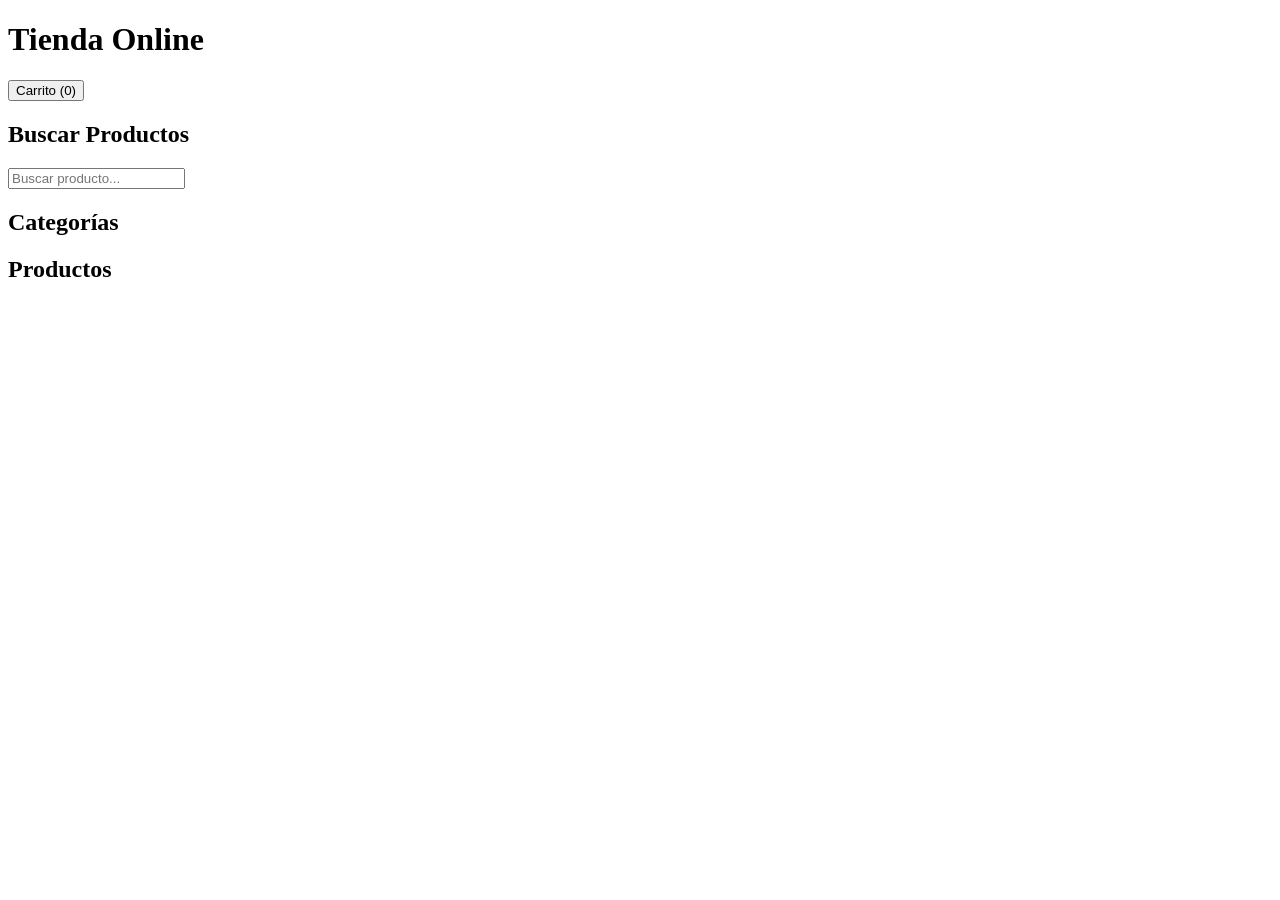
==== index.html @ 554d6b4d "feat:estructura index" ====
<!DOCTYPE html>
<html lang="es">
<head>
    <meta charset="UTF-8">
    <meta name="viewport" content="width=device-width, initial-scale=1.0">
    <title>Tienda Online</title>
</head>
<body>

    <header>

        <h1>Tienda Online</h1>

        <button id="btn-carrito">
            Carrito (0)
        </button>

    </header>

    <main>

        <section>

            <h2>Buscar Productos</h2>

            <input
                type="search"
                id="buscar-producto"
                placeholder="Buscar producto..."
            >

        </section>

        <section>

            <h2>Categorías</h2>

            <div id="filtros-categorias">

            </div>

        </section>

        <section>

            <h2>Productos</h2>

            <div id="contenedor-productos">

            </div>

        </section>

    </main>

    <dialog id="modal-carrito">

        <section>

            <h2>Carrito de Compras</h2>

            <div id="productos-carrito">

            </div>

            <p id="total-compra">
                Total: $0
            </p>

            <button id="btn-comprar">
                Comprar
            </button>

            <button id="btn-cerrar-carrito">
                Cerrar
            </button>

        </section>

    </dialog>

</body>
</html>
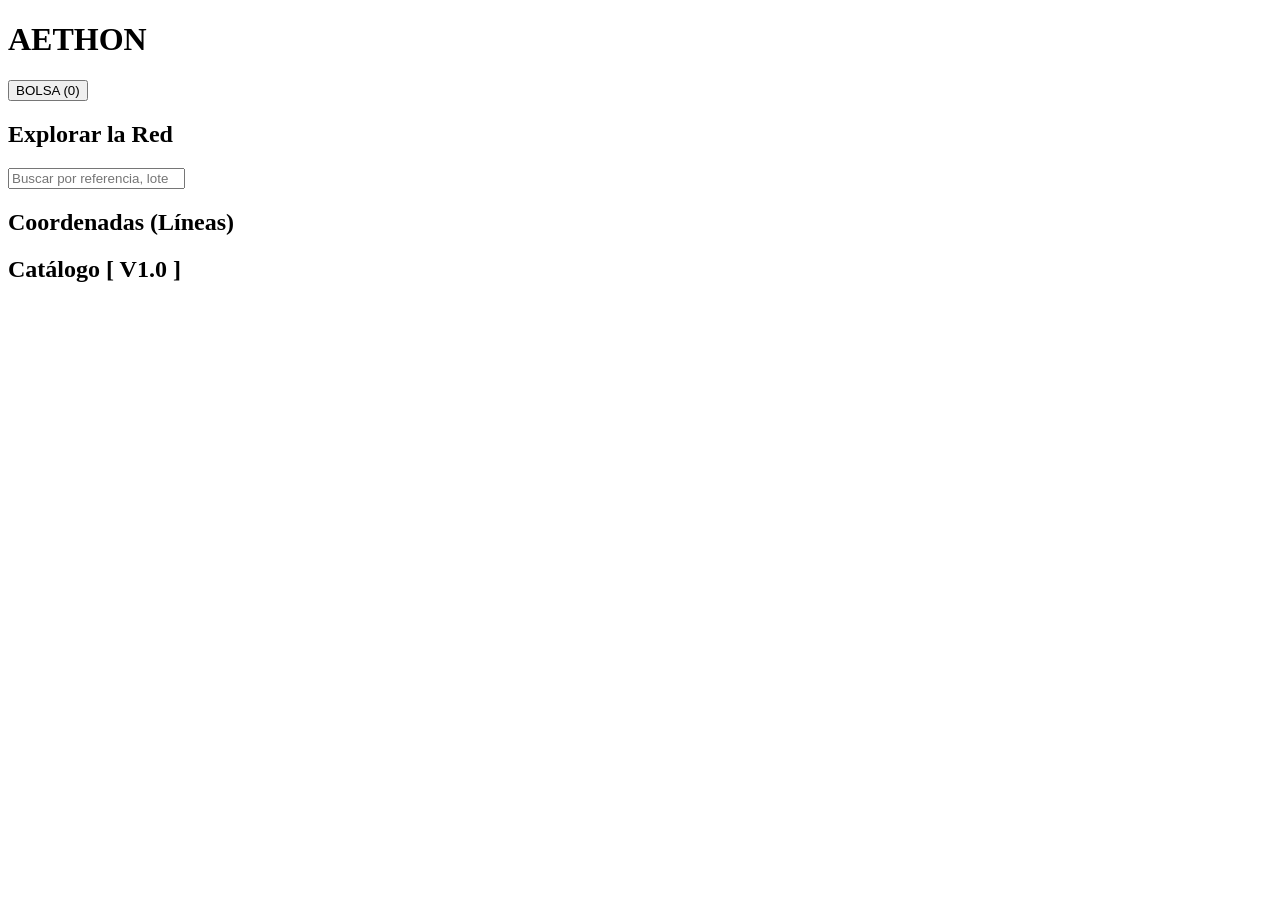
==== commit 63b233e7: "feat:rebrandig htmls" ====
--- a/index.html
+++ b/index.html
@@ -3,51 +3,43 @@
 <head>
     <meta charset="UTF-8">
     <meta name="viewport" content="width=device-width, initial-scale=1.0">
-    <title>Tienda Online</title>
+    <title>AETHON | The New Blueprint</title>
 </head>
 <body>
 
     <header>
 
-        <h1>Tienda Online</h1>
+        <h1>AETHON</h1>
 
         <button id="btn-carrito">
-            Carrito (0)
+            BOLSA (0)
         </button>
 
     </header>
 
     <main>
 
-        <section>
-
-            <h2>Buscar Productos</h2>
+        <section id="section-busqueda"> <h2>Explorar la Red</h2>
 
             <input
                 type="search"
                 id="buscar-producto"
-                placeholder="Buscar producto..."
+                placeholder="Buscar por referencia, lote o línea de diseño..."
             >
 
         </section>
 
-        <section>
-
-            <h2>Categorías</h2>
+        <section id="section-categorias"> <h2>Coordenadas (Líneas)</h2>
 
             <div id="filtros-categorias">
-
-            </div>
+                </div>
 
         </section>
 
-        <section>
-
-            <h2>Productos</h2>
+        <section id="section-productos"> <h2>Catálogo [ V1.0 ]</h2>
 
             <div id="contenedor-productos">
-
-            </div>
+                </div>
 
         </section>
 
@@ -57,22 +49,21 @@
 
         <section>
 
-            <h2>Carrito de Compras</h2>
+            <h2>Bolsa de Compra</h2>
 
             <div id="productos-carrito">
-
-            </div>
+                </div>
 
             <p id="total-compra">
-                Total: $0
+                Subtotal: $0.00
             </p>
 
             <button id="btn-comprar">
-                Comprar
+                PROCESAR CHECKOUT
             </button>
 
             <button id="btn-cerrar-carrito">
-                Cerrar
+                CONTINUAR EXPLORANDO
             </button>
 
         </section>
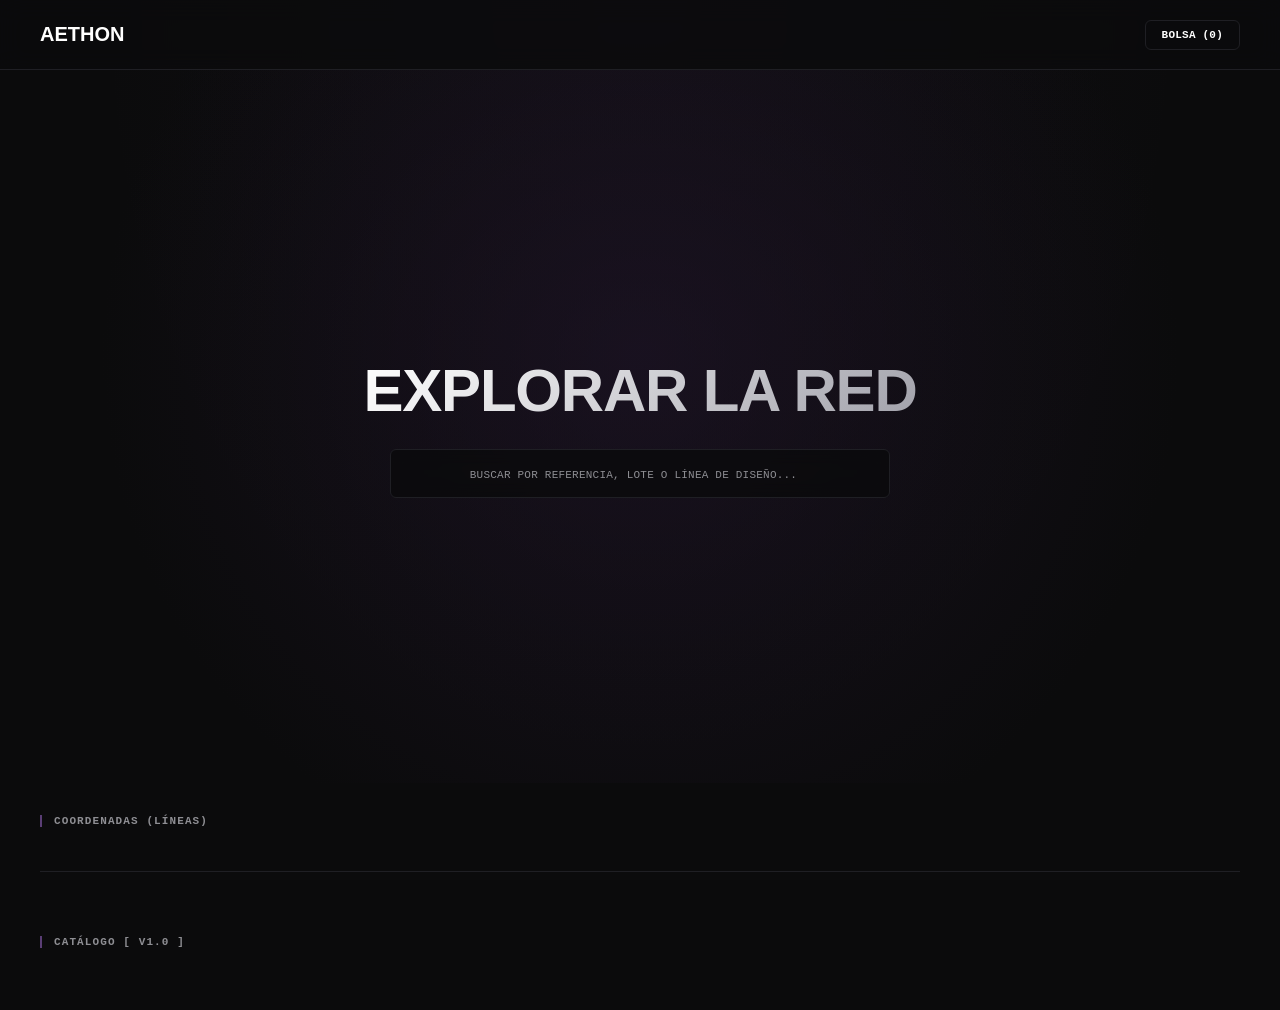
==== commit 2142d144: "feat:layout v1" ====
--- a/index.html
+++ b/index.html
@@ -4,6 +4,8 @@
     <meta charset="UTF-8">
     <meta name="viewport" content="width=device-width, initial-scale=1.0">
     <title>AETHON | The New Blueprint</title>
+    <link rel="stylesheet" href="./css/utils.css">
+    <link rel="stylesheet" href="./css/index.css">
 </head>
 <body>
 
--- a/css/utils.css
+++ b/css/utils.css
@@ -0,0 +1,1792 @@
+:root {
+    /* --- Identidad AETHON --- */
+    --color-aethon-violet: #5A3E75;
+    --color-deep-obsidian: #21152B;
+    --color-border-slate: #1F1F24;
+
+    /* --- Paleta principal --- */
+    --color-fondo-base: #0B0B0C;
+    --color-fondo-elevado: #131315;
+    --color-fondo-overlay: #1C1C1F;
+
+    /* --- Morados controlados y técnicos --- */
+    --color-morado-950: #0f0b15;
+    --color-morado-900: #16101f;
+    --color-morado-800: var(--color-deep-obsidian);
+    --color-morado-700: #322342;
+    --color-morado-600: #46305b;
+    --color-morado-500: var(--color-aethon-violet);
+    --color-morado-400: #765796;
+    --color-morado-300: #9376b3;
+    --color-morado-200: #b59ecc;
+    --color-morado-100: #dcd0e8;
+
+    /* --- Nombres legacy neutralizados para compatibilidad --- */
+    --color-acento-cian: #FFFFFF;
+    --color-acento-magenta: var(--color-aethon-violet);
+    --color-acento-lima: #8E8E93;
+
+    /* --- Neutrales / Grises Técnicos --- */
+    --color-blanco: #ffffff;
+    --color-gris-50: #fcfcfc;
+    --color-gris-100: #f5f5f7;
+    --color-gris-200: #e5e5ea;
+    --color-gris-300: #d1d1d6;
+    --color-gris-400: #aeaeb2;
+    --color-gris-500: #8e8e93;
+    --color-gris-600: #636366;
+    --color-gris-700: #48484a;
+    --color-gris-800: #3a3a3c;
+    --color-gris-900: #1c1c1e;
+
+    /* --- Semánticos (Desaturados Premium) --- */
+    --color-exito: #32d74b;
+    --color-alerta: #ff9f0a;
+    --color-peligro: #ff453a;
+    --color-info: #0a84ff;
+
+    /* --- Tipografía --- */
+    --fuente-cuerpo-clean: 'Inter', sans-serif;
+    --fuente-mono-technical: 'Inter', monospace;
+    --fuente-display: var(--fuente-cuerpo-clean);
+    --fuente-cuerpo: var(--fuente-cuerpo-clean);
+    --fuente-mono: var(--fuente-mono-technical);
+
+    --texto-xs: 0.6875rem;
+    --texto-sm: 0.8125rem;
+    --texto-base: 0.9375rem;
+    --texto-md: 1.0625rem;
+    --texto-lg: 1.25rem;
+    --texto-xl: 1.5rem;
+    --texto-2xl: 2rem;
+    --texto-3xl: 2.75rem;
+    --texto-4xl: 3.75rem;
+
+    --grosor-regular: 400;
+    --grosor-medio: 500;
+    --grosor-semibold: 600;
+    --grosor-bold: 700;
+    --grosor-black: 900;
+
+    --interlineado-ajustado: 1.15;
+    --interlineado-cercano: 1.3;
+    --interlineado-normal: 1.6;
+    --interlineado-suelto: 1.85;
+
+    --espaciado-letras-ajustado: -0.02em;
+    --espaciado-letras-cercano: -0.01em;
+    --espaciado-letras-normal: 0;
+    --espaciado-letras-amplio: 0.02em;
+    --espaciado-letras-mas-amplio: 0.05em;
+    --espaciado-letras-muy-amplio: 0.1em;
+
+    /* --- Espaciado --- */
+    --espacio-1: 0.25rem;
+    --espacio-2: 0.5rem;
+    --espacio-3: 0.75rem;
+    --espacio-4: 1rem;
+    --espacio-5: 1.25rem;
+    --espacio-6: 1.5rem;
+    --espacio-8: 2rem;
+    --espacio-10: 2.5rem;
+    --espacio-12: 3rem;
+    --espacio-16: 4rem;
+    --espacio-20: 5rem;
+    --espacio-24: 6rem;
+
+    /* --- Bordes y Radios (Minimalismo Linear) --- */
+    --radius-interface: 6px;
+    --radio-xs: 2px;
+    --radio-sm: 4px;
+    --radio-md: var(--radius-interface);
+    --radio-lg: 8px;
+    --radio-xl: 12px;
+    --radio-2xl: 16px;
+    --radio-completo: 9999px;
+
+    --border-glow-subtle: 1px solid rgba(90, 62, 117, 0.2);
+    --borde-sutil: 1px solid var(--color-border-slate);
+    --borde-medio: 1px solid rgba(255, 255, 255, 0.1);
+    --borde-fuerte: 1px solid rgba(255, 255, 255, 0.2);
+    --borde-glow: var(--border-glow-subtle);
+
+    /* --- Sombras (Clínicas y Profundas) --- */
+    --shadow-premium: 0 4px 12px rgba(0, 0, 0, 0.4);
+    --sombra-sm: 0 1px 2px rgba(0, 0, 0, 0.5);
+    --sombra-md: var(--shadow-premium);
+    --sombra-lg: 0 8px 24px rgba(0, 0, 0, 0.6);
+    --sombra-xl: 0 16px 48px rgba(0, 0, 0, 0.8);
+
+    /* --- Legacy sombras neutralizadas --- */
+    --sombra-morado-sm: 0 2px 8px rgba(90, 62, 117, 0.15);
+    --sombra-morado-md: 0 4px 16px rgba(90, 62, 117, 0.2);
+    --sombra-morado-lg: 0 8px 24px rgba(90, 62, 117, 0.25);
+    --sombra-cian: 0 0 16px rgba(255, 255, 255, 0.1);
+
+    /* --- Glassmorphism (Moderado) --- */
+    --fondo-glass: rgba(19, 19, 21, 0.8);
+    --fondo-glass-claro: rgba(33, 21, 43, 0.4);
+    --fondo-glass-fuerte: rgba(11, 11, 12, 0.9);
+    --desenfoque-glass: blur(12px);
+    --desenfoque-glass-sm: blur(8px);
+    --borde-glass: var(--borde-sutil);
+    --borde-glass-glow: var(--border-glow-subtle);
+
+    /* --- Gradientes (Elegantes) --- */
+    --gradiente-marca: linear-gradient(135deg, var(--color-aethon-violet) 0%, #322342 100%);
+    --gradiente-oscuro: linear-gradient(180deg, var(--color-fondo-elevado) 0%, var(--color-fondo-base) 100%);
+    --gradiente-superficie: linear-gradient(145deg, rgba(33, 21, 43, 0.1) 0%, transparent 100%);
+    --gradiente-glow: radial-gradient(ellipse at 50% 0%, rgba(90, 62, 117, 0.08) 0%, transparent 60%);
+    --gradiente-texto: linear-gradient(135deg, #FFFFFF 0%, #a1a1aa 100%);
+
+    /* --- Transiciones --- */
+    --curva-out-expo: cubic-bezier(0.16, 1, 0.3, 1);
+    --curva-in-out: cubic-bezier(0.4, 0, 0.2, 1);
+    --curva-spring: cubic-bezier(0.34, 1.56, 0.64, 1);
+
+    --duracion-rapida: 150ms;
+    --duracion-base: 250ms;
+    --duracion-lenta: 400ms;
+    --duracion-muy-lenta: 600ms;
+
+    /* --- Dimensiones base --- */
+    --ancho-sidebar: 240px;
+    --ancho-sidebar-sm: 64px;
+
+    /* --- Z-index Layers --- */
+    --z-base: 1;
+    --z-elevado: 10;
+    --z-overlay: 100;
+    --z-modal: 200;
+    --z-toast: 300;
+    --z-tooltip: 400;
+}
+
+/* --- RESETS & FOUNDATIONS --- */
+.reset-box {
+    box-sizing: border-box;
+    margin: 0;
+    padding: 0;
+}
+
+.sr-only {
+    position: absolute;
+    width: 1px;
+    height: 1px;
+    padding: 0;
+    margin: -1px;
+    overflow: hidden;
+    clip: rect(0, 0, 0, 0);
+    white-space: nowrap;
+    border: 0;
+}
+
+.container {
+    width: 100%;
+    max-width: 1280px;
+    margin-inline: auto;
+    padding-inline: var(--espacio-4);
+}
+
+.content-container {
+    display: flex;
+    flex-direction: column;
+    min-height: 100vh;
+    background-color: var(--color-fondo-base);
+    background-image: var(--gradiente-glow);
+    color: var(--color-gris-100);
+    font-family: var(--fuente-cuerpo);
+    font-size: var(--texto-base);
+    line-height: var(--interlineado-normal);
+}
+
+.app-layout {
+    display: flex;
+    min-height: 100vh;
+}
+
+.main-content {
+    flex: 1;
+    padding: var(--espacio-6) var(--espacio-4);
+    overflow-x: hidden;
+}
+
+/* --- SIDEBAR & NAVIGATION --- */
+.sidebar {
+    width: var(--ancho-sidebar);
+    min-height: 100vh;
+    background: var(--color-fondo-elevado);
+    border-right: var(--borde-sutil);
+    display: flex;
+    flex-direction: column;
+    padding: var(--espacio-6) 0;
+    position: sticky;
+    top: 0;
+    height: 100vh;
+    overflow-y: auto;
+    z-index: var(--z-elevado);
+    flex-shrink: 0;
+    transition: width var(--duracion-lenta) var(--curva-out-expo);
+    scrollbar-width: thin;
+    scrollbar-color: var(--color-gris-800) transparent;
+}
+
+.sidebar::-webkit-scrollbar {
+    width: 4px;
+}
+
+.sidebar::-webkit-scrollbar-track {
+    background: transparent;
+}
+
+.sidebar::-webkit-scrollbar-thumb {
+    background: var(--color-gris-700);
+    border-radius: var(--radio-completo);
+}
+
+.sidebar-logo {
+    display: flex;
+    align-items: center;
+    gap: var(--espacio-3);
+    padding: 0 var(--espacio-5) var(--espacio-6);
+    border-bottom: var(--borde-sutil);
+    margin-bottom: var(--espacio-4);
+}
+
+.sidebar-logo-mark {
+    width: 36px;
+    height: 36px;
+    background: var(--color-blanco);
+    border-radius: var(--radio-sm);
+    display: flex;
+    align-items: center;
+    justify-content: center;
+    font-size: var(--texto-md);
+    font-weight: var(--grosor-black);
+    color: var(--color-fondo-base);
+    flex-shrink: 0;
+}
+
+.sidebar-title {
+    font-family: var(--fuente-display);
+    font-size: var(--texto-xs);
+    font-weight: var(--grosor-bold);
+    letter-spacing: var(--espaciado-letras-mas-amplio);
+    text-transform: uppercase;
+    color: var(--color-gris-500);
+    padding: var(--espacio-1) var(--espacio-5);
+    margin-bottom: var(--espacio-2);
+}
+
+.sidebar-section {
+    margin-bottom: var(--espacio-6);
+}
+
+.sidebar-nav {
+    display: flex;
+    flex-direction: column;
+    gap: var(--espacio-1);
+    padding: 0 var(--espacio-3);
+    list-style: none;
+    margin: 0;
+    padding-top: var(--espacio-1);
+}
+
+.nav-link {
+    display: flex;
+    align-items: center;
+    gap: var(--espacio-3);
+    padding: var(--espacio-3) var(--espacio-3);
+    border-radius: var(--radio-md);
+    font-size: var(--texto-sm);
+    font-weight: var(--grosor-medio);
+    color: var(--color-gris-300);
+    text-decoration: none;
+    transition: all var(--duracion-base) var(--curva-out-expo);
+    position: relative;
+    cursor: pointer;
+    border: 1px solid transparent;
+}
+
+.nav-link:hover {
+    background: rgba(255, 255, 255, 0.05);
+    color: var(--color-blanco);
+}
+
+.nav-link-icon {
+    width: 18px;
+    height: 18px;
+    opacity: 0.7;
+    flex-shrink: 0;
+    transition: opacity var(--duracion-base);
+}
+
+.nav-link:hover .nav-link-icon {
+    opacity: 1;
+}
+
+.nav-link-active {
+    background: rgba(90, 62, 117, 0.1);
+    color: var(--color-blanco);
+    border-color: rgba(90, 62, 117, 0.2);
+}
+
+.nav-link-active::before {
+    content: '';
+    position: absolute;
+    left: -4px;
+    top: 50%;
+    transform: translateY(-50%);
+    width: 3px;
+    height: 60%;
+    background: var(--color-aethon-violet);
+    border-radius: var(--radio-completo);
+}
+
+.nav-link-active .nav-link-icon {
+    opacity: 1;
+    color: var(--color-morado-300);
+}
+
+.nav-link-badge {
+    margin-left: auto;
+    background: var(--color-gris-800);
+    color: var(--color-blanco);
+    font-size: 10px;
+    font-weight: var(--grosor-bold);
+    padding: 1px 7px;
+    border-radius: var(--radio-completo);
+    letter-spacing: var(--espaciado-letras-amplio);
+}
+
+.sidebar-footer {
+    margin-top: auto;
+    padding: var(--espacio-4) var(--espacio-3) 0;
+    border-top: var(--borde-sutil);
+}
+
+/* --- TYPOGRAPHY & HEADERS --- */
+.page-header {
+    margin-bottom: var(--espacio-8);
+}
+
+.page-header-inner {
+    display: flex;
+    align-items: flex-start;
+    justify-content: space-between;
+    flex-wrap: wrap;
+    gap: var(--espacio-4);
+}
+
+.page-title {
+    font-family: var(--fuente-display);
+    font-size: var(--texto-2xl);
+    font-weight: var(--grosor-bold);
+    letter-spacing: var(--espaciado-letras-ajustado);
+    line-height: var(--interlineado-ajustado);
+    color: var(--color-blanco);
+    margin: 0;
+}
+
+.page-title-gradient {
+    background: var(--gradiente-texto);
+    -webkit-background-clip: text;
+    -webkit-text-fill-color: transparent;
+    background-clip: text;
+}
+
+.page-eyebrow {
+    font-size: var(--texto-xs);
+    font-weight: var(--grosor-bold);
+    letter-spacing: var(--espaciado-letras-mas-amplio);
+    text-transform: uppercase;
+    color: var(--color-gris-500);
+    margin-bottom: var(--espacio-2);
+    display: block;
+}
+
+.page-description {
+    font-size: var(--texto-base);
+    color: var(--color-gris-400);
+    margin-top: var(--espacio-2);
+    max-width: 56ch;
+    line-height: var(--interlineado-suelto);
+}
+
+.section-title {
+    font-family: var(--fuente-display);
+    font-size: var(--texto-lg);
+    font-weight: var(--grosor-bold);
+    color: var(--color-blanco);
+    margin: 0 0 var(--espacio-1);
+}
+
+.section-subtitle {
+    font-size: var(--texto-sm);
+    color: var(--color-gris-400);
+    margin: 0 0 var(--espacio-6);
+    max-width: 60ch;
+}
+
+.text-label {
+    font-size: var(--texto-xs);
+    font-weight: var(--grosor-bold);
+    letter-spacing: var(--espaciado-letras-mas-amplio);
+    text-transform: uppercase;
+    color: var(--color-gris-500);
+}
+
+.text-muted {
+    color: var(--color-gris-400);
+    font-size: var(--texto-sm);
+}
+
+.text-accent {
+    color: var(--color-aethon-violet);
+}
+
+.text-gradient {
+    background: var(--gradiente-texto);
+    -webkit-background-clip: text;
+    -webkit-text-fill-color: transparent;
+    background-clip: text;
+}
+
+.divider {
+    height: 1px;
+    background: linear-gradient(90deg, transparent, var(--color-border-slate), transparent);
+    border: none;
+    margin: var(--espacio-6) 0;
+}
+
+/* --- CARDS & CONTAINERS --- */
+.card {
+    background: var(--color-fondo-elevado);
+    border: var(--borde-sutil);
+    border-radius: var(--radio-lg);
+    padding: var(--espacio-6);
+    position: relative;
+    overflow: hidden;
+    transition: all var(--duracion-base) var(--curva-out-expo);
+}
+
+.card:hover {
+    border-color: var(--color-gris-800);
+    box-shadow: var(--shadow-premium);
+}
+
+.card-sm {
+    padding: var(--espacio-4);
+    border-radius: var(--radio-md);
+}
+
+.card-lg {
+    padding: var(--espacio-8) var(--espacio-10);
+    border-radius: var(--radio-xl);
+}
+
+.card-header {
+    display: flex;
+    align-items: center;
+    justify-content: space-between;
+    margin-bottom: var(--espacio-5);
+    padding-bottom: var(--espacio-4);
+    border-bottom: var(--borde-sutil);
+}
+
+.card-footer {
+    margin-top: var(--espacio-5);
+    padding-top: var(--espacio-4);
+    border-top: var(--borde-sutil);
+    display: flex;
+    align-items: center;
+    justify-content: flex-end;
+    gap: var(--espacio-3);
+}
+
+.stat-card {
+    background: var(--color-fondo-elevado);
+    border: var(--borde-sutil);
+    border-radius: var(--radio-lg);
+    padding: var(--espacio-5) var(--espacio-6);
+    display: flex;
+    flex-direction: column;
+    gap: var(--espacio-3);
+    position: relative;
+    transition: all var(--duracion-base);
+}
+
+.stat-card:hover {
+    border-color: var(--color-gris-800);
+    box-shadow: var(--shadow-premium);
+}
+
+.stat-card-icon {
+    width: 40px;
+    height: 40px;
+    background: rgba(255, 255, 255, 0.05);
+    border: var(--borde-sutil);
+    border-radius: var(--radio-md);
+    display: flex;
+    align-items: center;
+    justify-content: center;
+    font-size: var(--texto-lg);
+    color: var(--color-blanco);
+}
+
+.stat-card-value {
+    font-family: var(--fuente-display);
+    font-size: var(--texto-2xl);
+    font-weight: var(--grosor-bold);
+    color: var(--color-blanco);
+    letter-spacing: var(--espaciado-letras-ajustado);
+    line-height: 1;
+}
+
+.stat-card-label {
+    font-size: var(--texto-sm);
+    color: var(--color-gris-400);
+}
+
+.stat-card-delta {
+    font-size: var(--texto-xs);
+    font-weight: var(--grosor-semibold);
+    display: inline-flex;
+    align-items: center;
+    gap: 4px;
+}
+
+.stat-card-delta--up {
+    color: var(--color-exito);
+}
+
+.stat-card-delta--down {
+    color: var(--color-peligro);
+}
+
+.product-card {
+    background: var(--color-fondo-base);
+    border: var(--borde-sutil);
+    border-radius: var(--radio-lg);
+    overflow: hidden;
+    transition: transform var(--duracion-base) var(--curva-out-expo), border-color var(--duracion-base);
+    cursor: pointer;
+}
+
+.product-card:hover {
+    transform: translateY(-4px);
+    border-color: var(--color-gris-800);
+}
+
+.product-card-image {
+    width: 100%;
+    aspect-ratio: 3/4;
+    object-fit: cover;
+    display: block;
+    background: var(--color-gris-900);
+}
+
+.product-card-body {
+    padding: var(--espacio-4);
+}
+
+.product-card-name {
+    font-weight: var(--grosor-bold);
+    color: var(--color-blanco);
+    font-size: var(--texto-base);
+    margin-bottom: var(--espacio-1);
+}
+
+.product-card-price {
+    font-family: var(--fuente-mono);
+    color: var(--color-gris-300);
+    font-size: var(--texto-sm);
+}
+
+.glass-surface {
+    background: var(--fondo-glass);
+    backdrop-filter: var(--desenfoque-glass);
+    -webkit-backdrop-filter: var(--desenfoque-glass);
+    border: var(--borde-glass);
+    border-radius: var(--radio-lg);
+    position: relative;
+    overflow: hidden;
+}
+
+.glass-surface-elevated {
+    background: var(--fondo-glass-fuerte);
+    backdrop-filter: var(--desenfoque-glass);
+    -webkit-backdrop-filter: var(--desenfoque-glass);
+    border: var(--borde-sutil);
+    border-radius: var(--radio-lg);
+}
+
+.glass-surface-subtle {
+    background: rgba(19, 19, 21, 0.45);
+    backdrop-filter: var(--desenfoque-glass-sm);
+    -webkit-backdrop-filter: var(--desenfoque-glass-sm);
+    border: var(--borde-sutil);
+    border-radius: var(--radio-md);
+}
+
+/* --- BUTTONS --- */
+.btn {
+    display: inline-flex;
+    align-items: center;
+    justify-content: center;
+    gap: var(--espacio-2);
+    padding: var(--espacio-3) var(--espacio-5);
+    border-radius: var(--radio-md);
+    font-family: var(--fuente-cuerpo);
+    font-size: var(--texto-sm);
+    font-weight: var(--grosor-bold);
+    letter-spacing: var(--espaciado-letras-amplio);
+    text-decoration: none;
+    cursor: pointer;
+    border: 1px solid transparent;
+    white-space: nowrap;
+    user-select: none;
+    transition: all var(--duracion-rapida) var(--curva-out-expo);
+    position: relative;
+    overflow: hidden;
+}
+
+.btn:active {
+    transform: scale(0.98);
+}
+
+.btn:disabled {
+    opacity: 0.4;
+    cursor: not-allowed;
+    pointer-events: none;
+}
+
+.btn-primary {
+    background: var(--color-blanco);
+    color: var(--color-fondo-base);
+    box-shadow: var(--shadow-premium);
+}
+
+.btn-primary:hover {
+    background: var(--color-gris-200);
+    box-shadow: 0 6px 16px rgba(0, 0, 0, 0.5);
+    transform: translateY(-1px);
+}
+
+.btn-secondary {
+    background: transparent;
+    color: var(--color-blanco);
+    border-color: var(--borde-sutil);
+}
+
+.btn-secondary:hover {
+    background: rgba(255, 255, 255, 0.05);
+    border-color: var(--color-gris-600);
+}
+
+.btn-ghost {
+    background: transparent;
+    color: var(--color-gris-300);
+}
+
+.btn-ghost:hover {
+    background: rgba(255, 255, 255, 0.05);
+    color: var(--color-blanco);
+}
+
+.btn-edit {
+    background: rgba(255, 255, 255, 0.05);
+    color: var(--color-gris-300);
+    border-color: transparent;
+    font-size: var(--texto-xs);
+    padding: var(--espacio-2) var(--espacio-3);
+}
+
+.btn-edit:hover {
+    background: rgba(10, 132, 255, 0.1);
+    color: var(--color-info);
+    border-color: rgba(10, 132, 255, 0.3);
+}
+
+.btn-delete {
+    background: rgba(255, 255, 255, 0.05);
+    color: var(--color-gris-300);
+    border-color: transparent;
+    font-size: var(--texto-xs);
+    padding: var(--espacio-2) var(--espacio-3);
+}
+
+.btn-delete:hover {
+    background: rgba(255, 69, 58, 0.1);
+    color: var(--color-peligro);
+    border-color: rgba(255, 69, 58, 0.3);
+}
+
+.btn-sm {
+    font-size: var(--texto-xs);
+    padding: var(--espacio-2) var(--espacio-3);
+    border-radius: var(--radio-sm);
+}
+
+.btn-lg {
+    font-size: var(--texto-base);
+    padding: var(--espacio-4) var(--espacio-8);
+    border-radius: var(--radio-lg);
+}
+
+.btn-xl {
+    font-size: var(--texto-md);
+    padding: var(--espacio-5) var(--espacio-10);
+    border-radius: var(--radio-lg);
+}
+
+.btn-icon {
+    width: 36px;
+    height: 36px;
+    padding: 0;
+    border-radius: var(--radio-md);
+}
+
+.btn-icon-sm {
+    width: 28px;
+    height: 28px;
+    padding: 0;
+    border-radius: var(--radio-sm);
+}
+
+.btn-group {
+    display: flex;
+    align-items: center;
+    gap: var(--espacio-2);
+    flex-wrap: wrap;
+}
+
+/* --- FORMS & INPUTS --- */
+.form {
+    display: flex;
+    flex-direction: column;
+    gap: var(--espacio-5);
+}
+
+.form-row {
+    display: grid;
+    gap: var(--espacio-4);
+    grid-template-columns: 1fr;
+}
+
+.form-group {
+    display: flex;
+    flex-direction: column;
+    gap: var(--espacio-2);
+}
+
+.form-label {
+    font-size: var(--texto-sm);
+    font-weight: var(--grosor-medium);
+    color: var(--color-gris-300);
+    display: flex;
+    align-items: center;
+    gap: var(--espacio-2);
+}
+
+.form-label-required::after {
+    content: '*';
+    color: var(--color-aethon-violet);
+}
+
+.form-hint {
+    font-size: var(--texto-xs);
+    color: var(--color-gris-500);
+}
+
+.form-error {
+    font-size: var(--texto-xs);
+    color: var(--color-peligro);
+    display: flex;
+    align-items: center;
+    gap: var(--espacio-1);
+}
+
+.input,
+.textarea,
+.select {
+    width: 100%;
+    background: var(--color-fondo-base);
+    border: var(--borde-sutil);
+    border-radius: var(--radio-md);
+    color: var(--color-blanco);
+    font-family: var(--fuente-cuerpo);
+    font-size: var(--texto-sm);
+    padding: var(--espacio-3) var(--espacio-4);
+    outline: none;
+    transition: all var(--duracion-rapida) var(--curva-out-expo);
+}
+
+.input::placeholder,
+.textarea::placeholder {
+    color: var(--color-gris-600);
+}
+
+.input:hover,
+.textarea:hover,
+.select:hover {
+    border-color: var(--color-gris-600);
+}
+
+.input:focus,
+.textarea:focus,
+.select:focus {
+    border-color: var(--color-aethon-violet);
+    box-shadow: 0 0 0 1px var(--color-aethon-violet);
+    background: var(--color-fondo-elevado);
+}
+
+.input--error,
+.textarea--error,
+.select--error {
+    border-color: var(--color-peligro);
+}
+
+.input--success,
+.textarea--success,
+.select--success {
+    border-color: var(--color-exito);
+}
+
+.textarea {
+    min-height: 120px;
+    resize: vertical;
+}
+
+.select {
+    appearance: none;
+    -webkit-appearance: none;
+    background-image: url("data:image/svg+xml,%3Csvg xmlns='http://www.w3.org/2000/svg' width='12' height='8' viewBox='0 0 12 8'%3E%3Cpath d='M1 1l5 5 5-5' stroke='%23aeaeb2' stroke-width='1.5' fill='none' stroke-linecap='round'/%3E%3C/svg%3E");
+    background-repeat: no-repeat;
+    background-position: right var(--espacio-4) center;
+    padding-right: var(--espacio-10);
+    cursor: pointer;
+}
+
+.select option {
+    background: var(--color-fondo-elevado);
+    color: var(--color-blanco);
+}
+
+.input-wrapper {
+    position: relative;
+    display: flex;
+    align-items: center;
+}
+
+.input-icon-left {
+    position: absolute;
+    left: var(--espacio-3);
+    color: var(--color-gris-500);
+    pointer-events: none;
+    display: flex;
+    align-items: center;
+}
+
+.input-icon-right {
+    position: absolute;
+    right: var(--espacio-3);
+    color: var(--color-gris-500);
+    display: flex;
+    align-items: center;
+    cursor: pointer;
+    transition: color var(--duracion-rapida);
+}
+
+.input-icon-right:hover {
+    color: var(--color-blanco);
+}
+
+.input-wrapper .input {
+    padding-left: var(--espacio-10);
+}
+
+.input-wrapper .input--icon-right {
+    padding-right: var(--espacio-10);
+}
+
+.form-check {
+    display: flex;
+    align-items: center;
+    gap: var(--espacio-3);
+    cursor: pointer;
+}
+
+.form-check-input {
+    width: 16px;
+    height: 16px;
+    appearance: none;
+    -webkit-appearance: none;
+    background: var(--color-fondo-base);
+    border: var(--borde-sutil);
+    border-radius: var(--radio-xs);
+    cursor: pointer;
+    transition: all var(--duracion-rapida);
+    position: relative;
+    flex-shrink: 0;
+}
+
+.form-check-input:checked {
+    background: var(--color-blanco);
+    border-color: var(--color-blanco);
+}
+
+.form-check-input:checked::after {
+    content: '';
+    position: absolute;
+    inset: 0;
+    background: url("data:image/svg+xml,%3Csvg xmlns='http://www.w3.org/2000/svg' width='10' height='8' viewBox='0 0 10 8'%3E%3Cpath d='M1 4l3 3 5-6' stroke='black' stroke-width='2' fill='none' stroke-linecap='round' stroke-linejoin='round'/%3E%3C/svg%3E") center/10px no-repeat;
+}
+
+.form-check-label {
+    font-size: var(--texto-sm);
+    color: var(--color-gris-300);
+    cursor: pointer;
+}
+
+/* --- TABLES --- */
+.table-wrapper {
+    width: 100%;
+    overflow-x: auto;
+    border-radius: var(--radio-lg);
+    border: var(--borde-sutil);
+    background: var(--color-fondo-base);
+    scrollbar-width: thin;
+    scrollbar-color: var(--color-gris-800) transparent;
+}
+
+.table-wrapper::-webkit-scrollbar {
+    height: 4px;
+}
+
+.table-wrapper::-webkit-scrollbar-track {
+    background: transparent;
+}
+
+.table-wrapper::-webkit-scrollbar-thumb {
+    background: var(--color-gris-700);
+    border-radius: var(--radio-completo);
+}
+
+.table {
+    width: 100%;
+    border-collapse: collapse;
+    font-size: var(--texto-sm);
+}
+
+.table-header {
+    background: var(--color-fondo-elevado);
+    border-bottom: 1px solid var(--color-border-slate);
+}
+
+.table-header .th {
+    padding: var(--espacio-3) var(--espacio-4);
+    font-size: var(--texto-xs);
+    font-weight: var(--grosor-bold);
+    letter-spacing: var(--espaciado-letras-amplio);
+    color: var(--color-gris-500);
+    text-align: left;
+    white-space: nowrap;
+    user-select: none;
+}
+
+.table-header .th-sortable {
+    cursor: pointer;
+    transition: color var(--duracion-rapida);
+}
+
+.table-header .th-sortable:hover {
+    color: var(--color-blanco);
+}
+
+.table-row {
+    border-bottom: var(--borde-sutil);
+    transition: background var(--duracion-rapida);
+}
+
+.table-row:last-child {
+    border-bottom: none;
+}
+
+.table-row:hover {
+    background: rgba(255, 255, 255, 0.02);
+}
+
+.table-row .td {
+    padding: var(--espacio-4);
+    color: var(--color-gris-300);
+    vertical-align: middle;
+}
+
+.table-row .td-primary {
+    color: var(--color-blanco);
+    font-weight: var(--grosor-medium);
+}
+
+.table-actions {
+    display: flex;
+    align-items: center;
+    gap: var(--espacio-2);
+}
+
+.table-avatar {
+    width: 36px;
+    height: 36px;
+    border-radius: var(--radio-md);
+    object-fit: cover;
+    background: var(--color-gris-800);
+    display: flex;
+    align-items: center;
+    justify-content: center;
+    font-size: var(--texto-sm);
+    color: var(--color-blanco);
+    flex-shrink: 0;
+}
+
+.table-empty {
+    text-align: center;
+    padding: var(--espacio-16) var(--espacio-8);
+    color: var(--color-gris-500);
+}
+
+/* --- BADGES & CHIPS --- */
+.badge {
+    display: inline-flex;
+    align-items: center;
+    gap: 5px;
+    padding: 4px 10px;
+    border-radius: var(--radio-completo);
+    font-size: 10px;
+    font-weight: var(--grosor-bold);
+    letter-spacing: var(--espaciado-letras-amplio);
+    white-space: nowrap;
+}
+
+.badge-purple {
+    background: rgba(90, 62, 117, 0.15);
+    color: #dcd0e8;
+    border: 1px solid rgba(90, 62, 117, 0.3);
+}
+
+.badge-success {
+    background: rgba(50, 215, 75, 0.1);
+    color: var(--color-exito);
+    border: 1px solid rgba(50, 215, 75, 0.2);
+}
+
+.badge-warning {
+    background: rgba(255, 159, 10, 0.1);
+    color: var(--color-alerta);
+    border: 1px solid rgba(255, 159, 10, 0.2);
+}
+
+.badge-danger {
+    background: rgba(255, 69, 58, 0.1);
+    color: var(--color-peligro);
+    border: 1px solid rgba(255, 69, 58, 0.2);
+}
+
+.badge-neutral {
+    background: rgba(255, 255, 255, 0.05);
+    color: var(--color-gris-300);
+    border: 1px solid rgba(255, 255, 255, 0.1);
+}
+
+.badge-dot {
+    width: 6px;
+    height: 6px;
+    border-radius: 50%;
+    background: currentColor;
+    flex-shrink: 0;
+}
+
+.chip {
+    display: inline-flex;
+    align-items: center;
+    gap: var(--espacio-2);
+    padding: var(--espacio-1) var(--espacio-3);
+    background: var(--color-fondo-elevado);
+    border: var(--borde-sutil);
+    border-radius: var(--radio-completo);
+    font-size: var(--texto-xs);
+    font-weight: var(--grosor-medium);
+    color: var(--color-gris-300);
+}
+
+.tag {
+    display: inline-flex;
+    align-items: center;
+    padding: 2px var(--espacio-2);
+    background: var(--color-fondo-elevado);
+    border: var(--borde-sutil);
+    border-radius: var(--radio-xs);
+    font-size: 10px;
+    font-weight: var(--grosor-bold);
+    color: var(--color-gris-400);
+    text-transform: uppercase;
+}
+
+/* --- MODALS & OVERLAYS --- */
+.modal-overlay {
+    position: fixed;
+    inset: 0;
+    background: rgba(11, 11, 12, 0.85);
+    backdrop-filter: blur(4px);
+    -webkit-backdrop-filter: blur(4px);
+    z-index: var(--z-modal);
+    display: flex;
+    align-items: center;
+    justify-content: center;
+    padding: var(--espacio-4);
+    animation: fadeIn var(--duracion-base) var(--curva-out-expo);
+}
+
+.modal {
+    background: var(--color-fondo-elevado);
+    border: var(--borde-sutil);
+    border-radius: var(--radio-xl);
+    width: 100%;
+    max-width: 560px;
+    max-height: 90vh;
+    overflow-y: auto;
+    position: relative;
+    box-shadow: var(--shadow-premium);
+    animation: slideUp var(--duracion-lenta) var(--curva-out-expo);
+    scrollbar-width: thin;
+    scrollbar-color: var(--color-gris-800) transparent;
+}
+
+.modal::-webkit-scrollbar {
+    width: 4px;
+}
+
+.modal::-webkit-scrollbar-track {
+    background: transparent;
+}
+
+.modal::-webkit-scrollbar-thumb {
+    background: var(--color-gris-700);
+    border-radius: var(--radio-completo);
+}
+
+.modal-sm {
+    max-width: 400px;
+}
+
+.modal-lg {
+    max-width: 720px;
+}
+
+.modal-xl {
+    max-width: 960px;
+}
+
+.modal-full {
+    max-width: 95vw;
+}
+
+.modal-header {
+    display: flex;
+    align-items: flex-start;
+    justify-content: space-between;
+    padding: var(--espacio-6) var(--espacio-6) var(--espacio-5);
+    border-bottom: var(--borde-sutil);
+}
+
+.modal-title {
+    font-family: var(--fuente-display);
+    font-size: var(--texto-lg);
+    font-weight: var(--grosor-bold);
+    color: var(--color-blanco);
+}
+
+.modal-close {
+    width: 32px;
+    height: 32px;
+    background: transparent;
+    border: var(--borde-sutil);
+    border-radius: var(--radio-sm);
+    color: var(--color-gris-400);
+    cursor: pointer;
+    display: flex;
+    align-items: center;
+    justify-content: center;
+    transition: all var(--duracion-rapida);
+    flex-shrink: 0;
+}
+
+.modal-close:hover {
+    background: rgba(255, 255, 255, 0.05);
+    color: var(--color-blanco);
+}
+
+.modal-body {
+    padding: var(--espacio-6);
+}
+
+.modal-footer {
+    padding: var(--espacio-5) var(--espacio-6);
+    border-top: var(--borde-sutil);
+    display: flex;
+    align-items: center;
+    justify-content: flex-end;
+    gap: var(--espacio-3);
+}
+
+/* --- UTILITIES & EFFECTS --- */
+.hover-glow {
+    transition: border-color var(--duracion-base) var(--curva-out-expo);
+}
+
+.hover-glow:hover {
+    border-color: var(--color-gris-600);
+}
+
+.hover-glow-cyan:hover {
+    box-shadow: 0 0 12px rgba(255, 255, 255, 0.1);
+    border-color: var(--color-gris-600);
+}
+
+.hover-lift {
+    transition: transform var(--duracion-base) var(--curva-out-expo);
+}
+
+.hover-lift:hover {
+    transform: translateY(-4px);
+}
+
+.glow-text {
+    text-shadow: 0 0 20px rgba(255, 255, 255, 0.2);
+}
+
+.skeleton {
+    background: linear-gradient(90deg, var(--color-fondo-elevado) 25%, var(--color-border-slate) 50%, var(--color-fondo-elevado) 75%);
+    background-size: 200% 100%;
+    border-radius: var(--radio-md);
+    animation: shimmer 1.5s infinite;
+}
+
+.tooltip-wrapper {
+    position: relative;
+    display: inline-flex;
+}
+
+.tooltip {
+    position: absolute;
+    bottom: calc(100% + var(--espacio-2));
+    left: 50%;
+    transform: translateX(-50%);
+    background: var(--color-blanco);
+    color: var(--color-fondo-base);
+    font-size: var(--texto-xs);
+    font-weight: var(--grosor-bold);
+    padding: var(--espacio-2) var(--espacio-3);
+    border-radius: var(--radio-sm);
+    white-space: nowrap;
+    pointer-events: none;
+    opacity: 0;
+    transition: opacity var(--duracion-rapida);
+    z-index: var(--z-tooltip);
+}
+
+.tooltip-wrapper:hover .tooltip {
+    opacity: 1;
+}
+
+.toast {
+    display: flex;
+    align-items: center;
+    gap: var(--espacio-3);
+    padding: var(--espacio-3) var(--espacio-5);
+    background: var(--color-fondo-elevado);
+    border: var(--borde-sutil);
+    border-radius: var(--radio-lg);
+    box-shadow: var(--shadow-premium);
+    font-size: var(--texto-sm);
+    color: var(--color-blanco);
+    max-width: 380px;
+    animation: slideUp var(--duracion-base) var(--curva-out-expo);
+}
+
+.breadcrumb {
+    display: flex;
+    align-items: center;
+    gap: var(--espacio-2);
+    flex-wrap: wrap;
+    margin-bottom: var(--espacio-4);
+}
+
+.breadcrumb-item {
+    font-size: var(--texto-xs);
+    color: var(--color-gris-500);
+    text-decoration: none;
+    transition: color var(--duracion-rapida);
+}
+
+.breadcrumb-item:hover {
+    color: var(--color-blanco);
+}
+
+.breadcrumb-item--active {
+    color: var(--color-gris-300);
+    font-weight: var(--grosor-medium);
+    pointer-events: none;
+}
+
+.breadcrumb-separator {
+    color: var(--color-gris-700);
+    font-size: var(--texto-xs);
+}
+
+.progress-bar {
+    width: 100%;
+    height: 4px;
+    background: var(--color-border-slate);
+    border-radius: var(--radio-completo);
+    overflow: hidden;
+}
+
+.progress-bar-fill {
+    height: 100%;
+    background: var(--color-blanco);
+    border-radius: var(--radio-completo);
+    transition: width var(--duracion-lenta) var(--curva-out-expo);
+}
+
+.divider-label {
+    display: flex;
+    align-items: center;
+    gap: var(--espacio-4);
+    color: var(--color-gris-500);
+    font-size: var(--texto-xs);
+    font-weight: var(--grosor-semibold);
+    text-transform: uppercase;
+}
+
+.divider-label::before,
+.divider-label::after {
+    content: '';
+    flex: 1;
+    height: 1px;
+    background: var(--color-border-slate);
+}
+
+.grain-overlay::after {
+    content: '';
+    position: absolute;
+    inset: 0;
+    background-image: url("data:image/svg+xml,%3Csvg viewBox='0 0 256 256' xmlns='http://www.w3.org/2000/svg'%3E%3Cfilter id='noise'%3E%3CfeTurbulence type='fractalNoise' baseFrequency='0.9' numOctaves='4' stitchTiles='stitch'/%3E%3C/filter%3E%3Crect width='100%25' height='100%25' filter='url(%23noise)' opacity='0.04'/%3E%3C/svg%3E");
+    pointer-events: none;
+    border-radius: inherit;
+}
+
+/* --- LAYOUT UTILITIES --- */
+.flex {
+    display: flex;
+}
+
+.flex-col {
+    display: flex;
+    flex-direction: column;
+}
+
+.items-center {
+    align-items: center;
+}
+
+.justify-between {
+    justify-content: space-between;
+}
+
+.justify-end {
+    justify-content: flex-end;
+}
+
+.gap-2 {
+    gap: var(--espacio-2);
+}
+
+.gap-3 {
+    gap: var(--espacio-3);
+}
+
+.gap-4 {
+    gap: var(--espacio-4);
+}
+
+.gap-6 {
+    gap: var(--espacio-6);
+}
+
+.grid-2 {
+    display: grid;
+    grid-template-columns: repeat(2, 1fr);
+    gap: var(--espacio-4);
+}
+
+.grid-3 {
+    display: grid;
+    grid-template-columns: repeat(3, 1fr);
+    gap: var(--espacio-4);
+}
+
+.grid-4 {
+    display: grid;
+    grid-template-columns: repeat(4, 1fr);
+    gap: var(--espacio-4);
+}
+
+.w-full {
+    width: 100%;
+}
+
+.h-full {
+    height: 100%;
+}
+
+.min-h-screen {
+    min-height: 100vh;
+}
+
+.mt-4 {
+    margin-top: var(--espacio-4);
+}
+
+.mt-6 {
+    margin-top: var(--espacio-6);
+}
+
+.mb-4 {
+    margin-bottom: var(--espacio-4);
+}
+
+.mb-6 {
+    margin-bottom: var(--espacio-6);
+}
+
+.p-4 {
+    padding: var(--espacio-4);
+}
+
+.p-6 {
+    padding: var(--espacio-6);
+}
+
+.px-4 {
+    padding-inline: var(--espacio-4);
+}
+
+.py-4 {
+    padding-block: var(--espacio-4);
+}
+
+.text-center {
+    text-align: center;
+}
+
+.text-right {
+    text-align: right;
+}
+
+.truncate {
+    overflow: hidden;
+    text-overflow: ellipsis;
+    white-space: nowrap;
+}
+
+.hidden {
+    display: none !important;
+}
+
+/* --- ANIMATIONS --- */
+@keyframes fadeIn {
+    from {
+        opacity: 0;
+    }
+
+    to {
+        opacity: 1;
+    }
+}
+
+@keyframes slideUp {
+    from {
+        opacity: 0;
+        transform: translateY(24px);
+    }
+
+    to {
+        opacity: 1;
+        transform: translateY(0);
+    }
+}
+
+@keyframes slideDown {
+    from {
+        opacity: 0;
+        transform: translateY(-16px);
+    }
+
+    to {
+        opacity: 1;
+        transform: translateY(0);
+    }
+}
+
+@keyframes slideInLeft {
+    from {
+        opacity: 0;
+        transform: translateX(-24px);
+    }
+
+    to {
+        opacity: 1;
+        transform: translateX(0);
+    }
+}
+
+@keyframes shimmer {
+    0% {
+        background-position: 200% 0;
+    }
+
+    100% {
+        background-position: -200% 0;
+    }
+}
+
+@keyframes pulse-glow {
+
+    0%,
+    100% {
+        box-shadow: 0 0 16px rgba(255, 255, 255, 0.05);
+    }
+
+    50% {
+        box-shadow: 0 0 32px rgba(255, 255, 255, 0.1);
+    }
+}
+
+@keyframes spin {
+    to {
+        transform: rotate(360deg);
+    }
+}
+
+@keyframes scaleIn {
+    from {
+        opacity: 0;
+        transform: scale(0.9);
+    }
+
+    to {
+        opacity: 1;
+        transform: scale(1);
+    }
+}
+
+.animate-fade-in {
+    animation: fadeIn var(--duracion-lenta) var(--curva-out-expo) both;
+}
+
+.animate-slide-up {
+    animation: slideUp var(--duracion-lenta) var(--curva-out-expo) both;
+}
+
+.animate-slide-down {
+    animation: slideDown var(--duracion-base) var(--curva-out-expo) both;
+}
+
+.animate-slide-left {
+    animation: slideInLeft var(--duracion-lenta) var(--curva-out-expo) both;
+}
+
+.animate-scale-in {
+    animation: scaleIn var(--duracion-base) var(--curva-out-expo) both;
+}
+
+.animate-pulse-glow {
+    animation: pulse-glow 2.5s ease-in-out infinite;
+}
+
+.animate-spin {
+    animation: spin 1s linear infinite;
+}
+
+.delay-1 {
+    animation-delay: 50ms;
+}
+
+.delay-2 {
+    animation-delay: 100ms;
+}
+
+.delay-3 {
+    animation-delay: 150ms;
+}
+
+.delay-4 {
+    animation-delay: 200ms;
+}
+
+.delay-5 {
+    animation-delay: 250ms;
+}
+
+@media (prefers-reduced-motion: reduce) {
+
+    .animate-fade-in,
+    .animate-slide-up,
+    .animate-slide-down,
+    .animate-slide-left,
+    .animate-scale-in,
+    .skeleton {
+        animation: none;
+    }
+}
+
+/* --- RESPONSIVE MEDIA QUERIES --- */
+.sidebar {
+    position: fixed;
+    left: 0;
+    top: 0;
+    height: 100%;
+    transform: translateX(-100%);
+    transition: transform var(--duracion-lenta) var(--curva-out-expo);
+    z-index: var(--z-overlay);
+}
+
+.sidebar--open {
+    transform: translateX(0);
+    box-shadow: var(--shadow-premium);
+}
+
+.main-content {
+    padding: var(--espacio-4) var(--espacio-4);
+    width: 100%;
+}
+
+.container {
+    padding-inline: var(--espacio-4);
+}
+
+.page-title {
+    font-size: var(--texto-xl);
+}
+
+.grid-2,
+.grid-3,
+.grid-4,
+.form-row {
+    grid-template-columns: 1fr;
+}
+
+.table-wrapper {
+    font-size: var(--texto-xs);
+}
+
+.modal {
+    border-radius: var(--radio-lg) var(--radio-lg) 0 0;
+    max-height: 95vh;
+}
+
+.modal-overlay {
+    align-items: flex-end;
+    padding: 0;
+}
+
+.card-lg {
+    padding: var(--espacio-5);
+}
+
+@media (min-width: 480px) {
+    .container {
+        padding-inline: var(--espacio-5);
+    }
+
+    .grid-2 {
+        grid-template-columns: repeat(2, 1fr);
+    }
+
+    .modal-overlay {
+        align-items: center;
+        padding: var(--espacio-4);
+    }
+
+    .modal {
+        border-radius: var(--radio-xl);
+        max-height: 90vh;
+    }
+}
+
+@media (min-width: 768px) {
+    .container {
+        padding-inline: var(--espacio-6);
+    }
+
+    .sidebar {
+        position: sticky;
+        transform: translateX(0);
+        width: var(--ancho-sidebar);
+        box-shadow: none;
+    }
+
+    .main-content {
+        padding: var(--espacio-6) var(--espacio-8);
+    }
+
+    .page-title {
+        font-size: var(--texto-2xl);
+    }
+
+    .grid-2 {
+        grid-template-columns: repeat(2, 1fr);
+    }
+
+    .grid-3 {
+        grid-template-columns: repeat(3, 1fr);
+    }
+
+    .form-row {
+        grid-template-columns: repeat(2, 1fr);
+    }
+
+    .card-lg {
+        padding: var(--espacio-8) var(--espacio-10);
+    }
+}
+
+@media (min-width: 1024px) {
+    .container {
+        padding-inline: var(--espacio-8);
+    }
+
+    .main-content {
+        padding: var(--espacio-8) var(--espacio-10);
+    }
+
+    .page-title {
+        font-size: var(--texto-3xl);
+    }
+
+    .grid-4 {
+        grid-template-columns: repeat(4, 1fr);
+    }
+}
+
+@media (min-width: 1280px) {
+    .container {
+        padding-inline: var(--espacio-10);
+    }
+}
+
+@media (min-width: 1536px) {
+    :root {
+        --ancho-sidebar: 260px;
+    }
+}
--- a/css/index.css
+++ b/css/index.css
@@ -0,0 +1,379 @@
+body {
+    margin: 0;
+    padding: 0;
+    background-color: var(--color-fondo-base);
+    color: var(--color-blanco);
+    font-family: var(--fuente-cuerpo);
+    background-image: var(--gradiente-glow);
+    background-attachment: fixed;
+}
+
+header {
+    position: fixed;
+    top: 0;
+    left: 0;
+    width: 100%;
+    height: 70px;
+    display: flex;
+    justify-content: space-between;
+    align-items: center;
+    padding: 0 var(--espacio-10);
+    background: rgba(11, 11, 12, 0.75);
+    backdrop-filter: var(--desenfoque-glass);
+    -webkit-backdrop-filter: var(--desenfoque-glass);
+    border-bottom: 1px solid var(--color-border-slate);
+    z-index: var(--z-overlay);
+    box-sizing: border-box;
+}
+
+header h1 {
+    font-family: var(--fuente-display);
+    font-size: var(--texto-lg);
+    font-weight: var(--grosor-black);
+    letter-spacing: var(--espaciadedo-letras-muy-amplio);
+    color: var(--color-blanco);
+    margin: 0;
+    text-transform: uppercase;
+}
+
+#btn-carrito {
+    background: transparent;
+    color: var(--color-blanco);
+    border: 1px solid var(--color-border-slate);
+    padding: var(--espacio-2) var(--espacio-4);
+    border-radius: var(--radio-md);
+    font-family: var(--fuente-mono);
+    font-size: var(--texto-xs);
+    font-weight: var(--grosor-semibold);
+    letter-spacing: var(--espaciado-letras-amplio);
+    cursor: pointer;
+    transition: all var(--duracion-rapida) var(--curva-out-expo);
+}
+
+#btn-carrito:hover {
+    background: rgba(255, 255, 255, 0.05);
+    border-color: var(--color-aethon-violet);
+    box-shadow: 0 0 12px rgba(90, 62, 117, 0.2);
+}
+
+main {
+    padding-top: 70px;
+}
+
+#section-busqueda {
+    min-height: 65vh;
+    display: flex;
+    flex-direction: column;
+    justify-content: center;
+    align-items: center;
+    text-align: center;
+    padding: var(--espacio-16) var(--espacio-4);
+    position: relative;
+    background-image:
+        linear-gradient(180deg, rgba(11, 11, 12, 0.2) 0%, rgba(11, 11, 12, 0.95) 100%),
+        url('https://images.unsplash.com/photo-1515886657613-9f3515b0c78f?q=80&w=2000&auto=format&fit=crop');
+    background-size: cover;
+    background-position: center 30%;
+}
+
+#section-busqueda::before {
+    content: '';
+    position: absolute;
+    inset: 0;
+    background: radial-gradient(circle at 50% 40%, rgba(33, 21, 43, 0.6) 0%, transparent 70%);
+    pointer-events: none;
+}
+
+#section-busqueda h2 {
+    font-family: var(--fuente-display);
+    font-size: var(--texto-4xl);
+    font-weight: var(--grosor-black);
+    letter-spacing: var(--espaciado-letras-ajustado);
+    text-transform: uppercase;
+    margin: 0 0 var(--espacio-6) 0;
+    line-height: var(--interlineado-ajustado);
+    background: var(--gradiente-texto);
+    -webkit-background-clip: text;
+    -webkit-text-fill-color: transparent;
+    position: relative;
+    z-index: 2;
+}
+
+#buscar-producto {
+    width: 100%;
+    max-width: 500px;
+    background: rgba(11, 11, 12, 0.8);
+    backdrop-filter: var(--desenfoque-glass-sm);
+    -webkit-backdrop-filter: var(--desenfoque-glass-sm);
+    border: 1px solid var(--color-border-slate);
+    border-radius: var(--radio-md);
+    color: var(--color-blanco);
+    font-family: var(--fuente-cuerpo);
+    font-size: var(--texto-sm);
+    padding: var(--espacio-4) var(--espacio-5);
+    outline: none;
+    box-sizing: border-box;
+    transition: all var(--duracion-base) var(--curva-out-expo);
+    position: relative;
+    z-index: 2;
+    text-align: center;
+}
+
+#buscar-producto::placeholder {
+    color: var(--color-gris-500);
+    font-family: var(--fuente-mono);
+    font-size: var(--texto-xs);
+    text-transform: uppercase;
+    letter-spacing: var(--espaciado-letras-amplio);
+}
+
+#buscar-producto:focus {
+    border-color: var(--color-aethon-violet);
+    box-shadow: 0 0 24px rgba(90, 62, 117, 0.3);
+    background: var(--color-fondo-base);
+}
+
+#section-categorias,
+#section-productos {
+    max-width: 1280px;
+    margin: 0 auto;
+    padding: var(--espacio-8) var(--espacio-10);
+    box-sizing: border-box;
+}
+
+#section-categorias h2,
+#section-productos h2 {
+    font-family: var(--fuente-mono);
+    font-size: var(--texto-xs);
+    font-weight: var(--grosor-bold);
+    text-transform: uppercase;
+    color: var(--color-gris-500);
+    letter-spacing: var(--espaciado-letras-muy-amplio);
+    margin: 0 0 var(--espacio-5) 0;
+    border-left: 2px solid var(--color-aethon-violet);
+    padding-left: var(--espacio-3);
+}
+
+#filtros-categorias {
+    display: flex;
+    gap: var(--espacio-2);
+    flex-wrap: wrap;
+    border-bottom: 1px solid var(--color-border-slate);
+    padding-bottom: var(--espacio-6);
+}
+
+#filtros-categorias button {
+    background: var(--color-fondo-elevado);
+    color: var(--color-gris-300);
+    border: 1px solid var(--color-border-slate);
+    padding: var(--espacio-3) var(--espacio-5);
+    border-radius: var(--radio-md);
+    font-family: var(--fuente-cuerpo);
+    font-size: var(--texto-xs);
+    font-weight: var(--grosor-semibold);
+    text-transform: uppercase;
+    letter-spacing: var(--espaciado-letras-amplio);
+    cursor: pointer;
+    transition: all var(--duracion-rapida) var(--curva-out-expo);
+}
+
+#filtros-categorias button:hover {
+    background: rgba(255, 255, 255, 0.02);
+    color: var(--color-blanco);
+    border-color: var(--color-gris-500);
+}
+
+#filtros-categorias button.active {
+    background: rgba(90, 62, 117, 0.15);
+    color: var(--color-blanco);
+    border-color: var(--color-aethon-violet);
+    box-shadow: 0 0 12px rgba(90, 62, 117, 0.2);
+}
+
+#contenedor-productos {
+    display: grid;
+    grid-template-columns: repeat(4, 1fr);
+    gap: var(--espacio-6);
+    padding-top: var(--espacio-2);
+}
+
+.product-card {
+    background: rgba(19, 19, 21, 0.3);
+    border: 1px solid var(--color-border-slate);
+    border-radius: var(--radio-lg);
+    overflow: hidden;
+    cursor: pointer;
+    transition: all var(--duracion-base) var(--curva-out-expo);
+    display: flex;
+    flex-direction: column;
+}
+
+.product-card:hover {
+    transform: translateY(-4px);
+    border-color: rgba(90, 62, 117, 0.4);
+    box-shadow: 0 16px 32px rgba(0, 0, 0, 0.6);
+}
+
+.product-card-image {
+    width: 100%;
+    aspect-ratio: 3/4;
+    object-fit: cover;
+    background: var(--color-fondo-elevado);
+    transition: filter var(--duracion-base);
+}
+
+.product-card:hover .product-card-image {
+    filter: brightness(0.9);
+}
+
+.product-card-body {
+    padding: var(--espacio-4);
+    display: flex;
+    flex-direction: column;
+    gap: var(--espacio-1);
+    background: var(--color-fondo-elevado);
+    border-top: 1px solid var(--color-border-slate);
+    flex: 1;
+}
+
+.product-card-name {
+    font-size: var(--texto-sm);
+    font-weight: var(--grosor-medium);
+    color: var(--color-blanco);
+    margin: 0;
+}
+
+.product-card-price {
+    font-family: var(--fuente-mono);
+    font-size: var(--texto-sm);
+    color: var(--color-morado-300);
+    font-weight: var(--grosor-bold);
+    margin: 0;
+}
+
+dialog#modal-carrito {
+    background-color: var(--color-fondo-elevado);
+    border: 1px solid var(--border-glow-subtle);
+    border-radius: var(--radio-xl);
+    padding: var(--espacio-8) var(--espacio-8);
+    box-shadow: var(--sombra-xl);
+    color: var(--color-blanco);
+    max-width: 480px;
+    width: 90%;
+    box-sizing: border-box;
+}
+
+dialog#modal-carrito::backdrop {
+    background: rgba(11, 11, 12, 0.85);
+    backdrop-filter: blur(6px);
+    -webkit-backdrop-filter: blur(6px);
+}
+
+dialog#modal-carrito h2 {
+    font-family: var(--fuente-display);
+    font-size: var(--texto-md);
+    font-weight: var(--grosor-bold);
+    letter-spacing: var(--espaciado-letras-amplio);
+    text-transform: uppercase;
+    margin: 0 0 var(--espacio-6) 0;
+    border-bottom: 1px solid var(--color-border-slate);
+    padding-bottom: var(--espacio-4);
+}
+
+#productos-carrito {
+    max-height: 280px;
+    overflow-y: auto;
+    margin-bottom: var(--espacio-6);
+    display: flex;
+    flex-direction: column;
+    gap: var(--espacio-3);
+}
+
+#total-compra {
+    font-family: var(--fuente-mono);
+    font-size: var(--texto-sm);
+    font-weight: var(--grosor-bold);
+    text-align: right;
+    margin: 0 0 var(--espacio-6) 0;
+    color: var(--color-blanco);
+}
+
+#btn-comprar {
+    width: 100%;
+    background: var(--color-blanco);
+    color: var(--color-fondo-base);
+    border: none;
+    padding: var(--espacio-4);
+    border-radius: var(--radio-md);
+    font-family: var(--fuente-cuerpo);
+    font-size: var(--texto-sm);
+    font-weight: var(--grosor-bold);
+    letter-spacing: var(--espaciado-letras-amplio);
+    cursor: pointer;
+    margin-bottom: var(--espacio-2);
+    transition: all var(--duracion-rapida) var(--curva-out-expo);
+}
+
+#btn-comprar:hover {
+    background: var(--color-morado-100);
+    box-shadow: var(--shadow-premium);
+}
+
+#btn-cerrar-carrito {
+    width: 100%;
+    background: transparent;
+    color: var(--color-gris-400);
+    border: 1px solid var(--color-border-slate);
+    padding: var(--espacio-3);
+    border-radius: var(--radio-md);
+    font-family: var(--fuente-mono);
+    font-size: var(--texto-xs);
+    letter-spacing: var(--espaciado-letras-amplio);
+    cursor: pointer;
+    transition: all var(--duracion-rapida);
+}
+
+#btn-cerrar-carrito:hover {
+    color: var(--color-blanco);
+    border-color: var(--color-gris-600);
+}
+
+@media (max-width: 1024px) {
+    #contenedor-productos {
+        grid-template-columns: repeat(3, 1fr);
+    }
+}
+
+@media (max-width: 768px) {
+    header {
+        padding: 0 var(--espacio-5);
+    }
+
+    #section-busqueda {
+        min-height: 50vh;
+    }
+
+    #section-busqueda h2 {
+        font-size: var(--texto-2xl);
+    }
+
+    #section-categorias,
+    #section-productos {
+        padding: var(--espacio-6) var(--espacio-4);
+    }
+
+    #contenedor-productos {
+        grid-template-columns: repeat(2, 1fr);
+        gap: var(--espacio-4);
+    }
+}
+
+@media (max-width: 480px) {
+    #contenedor-productos {
+        grid-template-columns: 1fr;
+    }
+
+    #filtros-categorias {
+        gap: var(--espacio-1);
+    }
+}
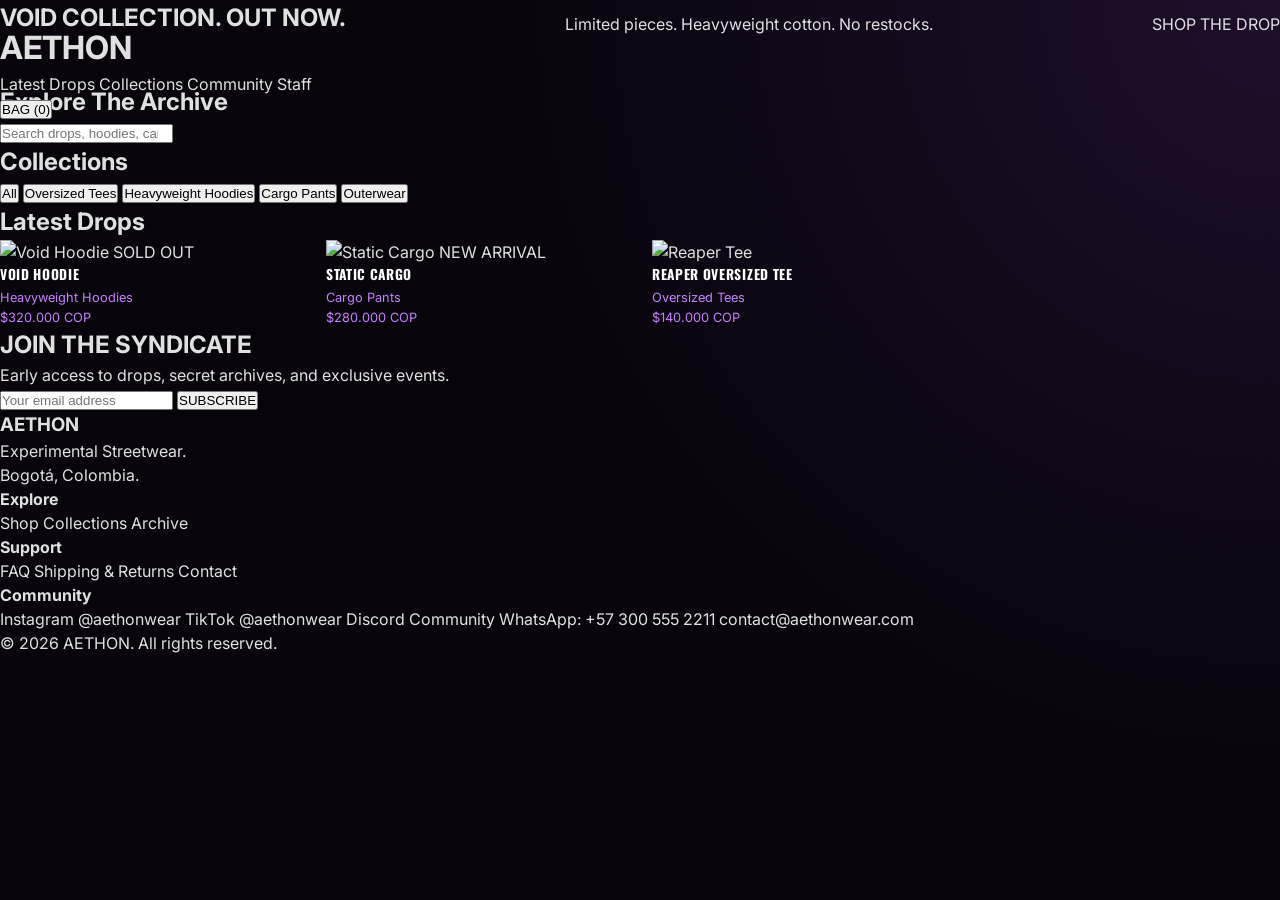
==== commit bd9fc1ed: "feta: v2" ====
--- a/index.html
+++ b/index.html
@@ -3,74 +3,146 @@
 <head>
     <meta charset="UTF-8">
     <meta name="viewport" content="width=device-width, initial-scale=1.0">
-    <title>AETHON | The New Blueprint</title>
+    <title>AETHON | Experimental Streetwear</title>
     <link rel="stylesheet" href="./css/utils.css">
     <link rel="stylesheet" href="./css/index.css">
 </head>
 <body>
 
-    <header>
+    <header id="main-navigation" class="site-header">
+        <div class="header-container">
+            <h1 class="brand-logo">AETHON</h1>
+            
+            <nav class="public-nav">
+                <a href="#featured-products">Latest Drops</a>
+                <a href="#section-categorias">Collections</a>
+                <a href="#newsletter-form">Community</a>
+                <a href="./screens/login.html" class="nav-staff">Staff</a>
+            </nav>
 
-        <h1>AETHON</h1>
-
-        <button id="btn-carrito">
-            BOLSA (0)
-        </button>
-
+            <button id="btn-carrito" class="btn-cart">
+                BAG (0)
+            </button>
+        </div>
     </header>
 
     <main>
-
-        <section id="section-busqueda"> <h2>Explorar la Red</h2>
-
-            <input
-                type="search"
-                id="buscar-producto"
-                placeholder="Buscar por referencia, lote o línea de diseño..."
-            >
-
+        <section id="hero-section" class="hero-banner">
+            <div class="hero-content">
+                <h2>VOID COLLECTION. OUT NOW.</h2>
+                <p>Limited pieces. Heavyweight cotton. No restocks.</p>
+                <a href="#section-productos" class="btn-primary">SHOP THE DROP</a>
+            </div>
         </section>
 
-        <section id="section-categorias"> <h2>Coordenadas (Líneas)</h2>
-
-            <div id="filtros-categorias">
-                </div>
-
+        <section id="section-busqueda" class="search-section">
+            <div class="search-container">
+                <h2>Explore The Archive</h2>
+                <input
+                    type="search"
+                    id="buscar-producto"
+                    class="input-search"
+                    placeholder="Search drops, hoodies, cargos..."
+                >
+            </div>
         </section>
 
-        <section id="section-productos"> <h2>Catálogo [ V1.0 ]</h2>
-
-            <div id="contenedor-productos">
-                </div>
-
+        <section id="section-categorias" class="collections-section">
+            <h2>Collections</h2>
+            <div id="filtros-categorias" class="collections-grid">
+                <button class="filter-btn active">All</button>
+                <button class="filter-btn">Oversized Tees</button>
+                <button class="filter-btn">Heavyweight Hoodies</button>
+                <button class="filter-btn">Cargo Pants</button>
+                <button class="filter-btn">Outerwear</button>
+            </div>
         </section>
 
+        <section id="section-productos" class="featured-products">
+            <h2 id="featured-title">Latest Drops</h2>
+            
+            <div id="contenedor-productos" class="product-grid">
+                <article class="product-card">
+                    <div class="product-image-wrapper">
+                        <img src="placeholder-void-hoodie.jpg" alt="Void Hoodie" class="product-img">
+                        <span class="product-badge">SOLD OUT</span>
+                    </div>
+                    <div class="product-info">
+                        <h3>VOID HOODIE</h3>
+                        <p class="product-category">Heavyweight Hoodies</p>
+                        <p class="product-price">$320.000 COP</p>
+                    </div>
+                </article>
+
+                <article class="product-card">
+                    <div class="product-image-wrapper">
+                        <img src="placeholder-static-cargo.jpg" alt="Static Cargo" class="product-img">
+                        <span class="product-badge new">NEW ARRIVAL</span>
+                    </div>
+                    <div class="product-info">
+                        <h3>STATIC CARGO</h3>
+                        <p class="product-category">Cargo Pants</p>
+                        <p class="product-price">$280.000 COP</p>
+                    </div>
+                </article>
+
+                <article class="product-card">
+                    <div class="product-image-wrapper">
+                        <img src="placeholder-reaper-tee.jpg" alt="Reaper Tee" class="product-img">
+                    </div>
+                    <div class="product-info">
+                        <h3>REAPER OVERSIZED TEE</h3>
+                        <p class="product-category">Oversized Tees</p>
+                        <p class="product-price">$140.000 COP</p>
+                    </div>
+                </article>
+            </div>
+        </section>
+
+        <section id="newsletter-form" class="newsletter-section">
+            <div class="newsletter-container">
+                <h2>JOIN THE SYNDICATE</h2>
+                <p>Early access to drops, secret archives, and exclusive events.</p>
+                <form id="newsletter-form-element" class="email-form">
+                    <input type="email" id="newsletter-email" class="input" placeholder="Your email address" required>
+                    <button type="submit" class="btn btn-primary">SUBSCRIBE</button>
+                </form>
+            </div>
+        </section>
     </main>
 
-    <dialog id="modal-carrito">
-
-        <section>
-
-            <h2>Bolsa de Compra</h2>
-
-            <div id="productos-carrito">
-                </div>
-
-            <p id="total-compra">
-                Subtotal: $0.00
-            </p>
-
-            <button id="btn-comprar">
-                PROCESAR CHECKOUT
-            </button>
-
-            <button id="btn-cerrar-carrito">
-                CONTINUAR EXPLORANDO
-            </button>
-
-        </section>
-
-    </dialog>
+    <footer id="footer-links" class="site-footer">
+        <div class="footer-grid">
+            <div class="footer-brand">
+                <h3>AETHON</h3>
+                <p>Experimental Streetwear.</p>
+                <p>Bogotá, Colombia.</p>
+            </div>
+            <div class="footer-nav">
+                <h4>Explore</h4>
+                <a href="#featured-products">Shop</a>
+                <a href="#section-categorias">Collections</a>
+                <a href="#">Archive</a>
+            </div>
+            <div class="footer-support">
+                <h4>Support</h4>
+                <a href="#">FAQ</a>
+                <a href="#">Shipping & Returns</a>
+                <a href="#">Contact</a>
+            </div>
+            <div class="footer-social">
+                <h4>Community</h4>
+                <a href="#">Instagram @aethonwear</a>
+                <a href="#">TikTok @aethonwear</a>
+                <a href="#">Discord Community</a>
+                <a href="#">WhatsApp: +57 300 555 2211</a>
+                <a href="mailto:contact@aethonwear.com">contact@aethonwear.com</a>
+            </div>
+        </div>
+        <div class="footer-bottom">
+            <p>&copy; 2026 AETHON. All rights reserved.</p>
+        </div>
+    </footer>
 
 </body>
 </html>
--- a/css/utils.css
+++ b/css/utils.css
@@ -1,1792 +1,119 @@
+@import url('https://fonts.googleapis.com/css2?family=Oswald:wght@400;500;700&family=Inter:wght@300;400;600&display=swap');
+
 :root {
-    /* --- Identidad AETHON --- */
-    --color-aethon-violet: #5A3E75;
-    --color-deep-obsidian: #21152B;
-    --color-border-slate: #1F1F24;
+    /* --- Identidad AETHON (Dark Premium + Purple Dominant) --- */
+    --color-aethon-violet: #9D4EDD;
+    --color-aethon-violet-light: #C77DFF;
+    --color-aethon-violet-glow: rgba(157, 78, 221, 0.4);
 
-    /* --- Paleta principal --- */
-    --color-fondo-base: #0B0B0C;
-    --color-fondo-elevado: #131315;
-    --color-fondo-overlay: #1C1C1F;
+    /* Fondos tintados de morado oscuro */
+    --color-fondo-base: #08040C;
+    --color-fondo-elevado: #12091A;
+    --color-fondo-overlay: rgba(8, 4, 12, 0.85);
 
-    /* --- Morados controlados y técnicos --- */
-    --color-morado-950: #0f0b15;
-    --color-morado-900: #16101f;
-    --color-morado-800: var(--color-deep-obsidian);
-    --color-morado-700: #322342;
-    --color-morado-600: #46305b;
-    --color-morado-500: var(--color-aethon-violet);
-    --color-morado-400: #765796;
-    --color-morado-300: #9376b3;
-    --color-morado-200: #b59ecc;
-    --color-morado-100: #dcd0e8;
-
-    /* --- Nombres legacy neutralizados para compatibilidad --- */
-    --color-acento-cian: #FFFFFF;
-    --color-acento-magenta: var(--color-aethon-violet);
-    --color-acento-lima: #8E8E93;
-
-    /* --- Neutrales / Grises Técnicos --- */
-    --color-blanco: #ffffff;
-    --color-gris-50: #fcfcfc;
-    --color-gris-100: #f5f5f7;
-    --color-gris-200: #e5e5ea;
-    --color-gris-300: #d1d1d6;
-    --color-gris-400: #aeaeb2;
-    --color-gris-500: #8e8e93;
-    --color-gris-600: #636366;
-    --color-gris-700: #48484a;
-    --color-gris-800: #3a3a3c;
-    --color-gris-900: #1c1c1e;
-
-    /* --- Semánticos (Desaturados Premium) --- */
-    --color-exito: #32d74b;
-    --color-alerta: #ff9f0a;
-    --color-peligro: #ff453a;
-    --color-info: #0a84ff;
+    --color-blanco: #FFFFFF;
+    --color-gris-claro: #E0E0E0;
+    --color-gris-medio: #888888;
+    --color-gris-oscuro: #2A1B38;
+    /* Gris con subtono morado */
 
     /* --- Tipografía --- */
-    --fuente-cuerpo-clean: 'Inter', sans-serif;
-    --fuente-mono-technical: 'Inter', monospace;
-    --fuente-display: var(--fuente-cuerpo-clean);
-    --fuente-cuerpo: var(--fuente-cuerpo-clean);
-    --fuente-mono: var(--fuente-mono-technical);
+    --fuente-display: 'Oswald', sans-serif;
+    --fuente-cuerpo: 'Inter', sans-serif;
 
-    --texto-xs: 0.6875rem;
-    --texto-sm: 0.8125rem;
-    --texto-base: 0.9375rem;
-    --texto-md: 1.0625rem;
-    --texto-lg: 1.25rem;
-    --texto-xl: 1.5rem;
-    --texto-2xl: 2rem;
-    --texto-3xl: 2.75rem;
-    --texto-4xl: 3.75rem;
+    --texto-xs: 0.7rem;
+    --texto-sm: 0.85rem;
+    --texto-base: 1rem;
+    --texto-md: 1.25rem;
+    --texto-lg: 1.5rem;
+    --texto-xl: 2.5rem;
+    --texto-2xl: 4rem;
+    --texto-3xl: 6rem;
 
-    --grosor-regular: 400;
-    --grosor-medio: 500;
-    --grosor-semibold: 600;
-    --grosor-bold: 700;
-    --grosor-black: 900;
-
-    --interlineado-ajustado: 1.15;
-    --interlineado-cercano: 1.3;
-    --interlineado-normal: 1.6;
-    --interlineado-suelto: 1.85;
-
-    --espaciado-letras-ajustado: -0.02em;
-    --espaciado-letras-cercano: -0.01em;
-    --espaciado-letras-normal: 0;
-    --espaciado-letras-amplio: 0.02em;
-    --espaciado-letras-mas-amplio: 0.05em;
-    --espaciado-letras-muy-amplio: 0.1em;
-
-    /* --- Espaciado --- */
-    --espacio-1: 0.25rem;
+    /* --- Espaciado y Estructura --- */
     --espacio-2: 0.5rem;
-    --espacio-3: 0.75rem;
     --espacio-4: 1rem;
-    --espacio-5: 1.25rem;
     --espacio-6: 1.5rem;
     --espacio-8: 2rem;
-    --espacio-10: 2.5rem;
     --espacio-12: 3rem;
     --espacio-16: 4rem;
-    --espacio-20: 5rem;
     --espacio-24: 6rem;
 
-    /* --- Bordes y Radios (Minimalismo Linear) --- */
-    --radius-interface: 6px;
-    --radio-xs: 2px;
-    --radio-sm: 4px;
-    --radio-md: var(--radius-interface);
-    --radio-lg: 8px;
-    --radio-xl: 12px;
-    --radio-2xl: 16px;
-    --radio-completo: 9999px;
+    /* --- UI Elements --- */
+    --borde-fino: 1px solid var(--color-gris-oscuro);
+    --borde-morado: 1px solid var(--color-aethon-violet);
+    --transicion-rapida: 0.3s ease;
 
-    --border-glow-subtle: 1px solid rgba(90, 62, 117, 0.2);
-    --borde-sutil: 1px solid var(--color-border-slate);
-    --borde-medio: 1px solid rgba(255, 255, 255, 0.1);
-    --borde-fuerte: 1px solid rgba(255, 255, 255, 0.2);
-    --borde-glow: var(--border-glow-subtle);
-
-    /* --- Sombras (Clínicas y Profundas) --- */
-    --shadow-premium: 0 4px 12px rgba(0, 0, 0, 0.4);
-    --sombra-sm: 0 1px 2px rgba(0, 0, 0, 0.5);
-    --sombra-md: var(--shadow-premium);
-    --sombra-lg: 0 8px 24px rgba(0, 0, 0, 0.6);
-    --sombra-xl: 0 16px 48px rgba(0, 0, 0, 0.8);
-
-    /* --- Legacy sombras neutralizadas --- */
-    --sombra-morado-sm: 0 2px 8px rgba(90, 62, 117, 0.15);
-    --sombra-morado-md: 0 4px 16px rgba(90, 62, 117, 0.2);
-    --sombra-morado-lg: 0 8px 24px rgba(90, 62, 117, 0.25);
-    --sombra-cian: 0 0 16px rgba(255, 255, 255, 0.1);
-
-    /* --- Glassmorphism (Moderado) --- */
-    --fondo-glass: rgba(19, 19, 21, 0.8);
-    --fondo-glass-claro: rgba(33, 21, 43, 0.4);
-    --fondo-glass-fuerte: rgba(11, 11, 12, 0.9);
-    --desenfoque-glass: blur(12px);
-    --desenfoque-glass-sm: blur(8px);
-    --borde-glass: var(--borde-sutil);
-    --borde-glass-glow: var(--border-glow-subtle);
-
-    /* --- Gradientes (Elegantes) --- */
-    --gradiente-marca: linear-gradient(135deg, var(--color-aethon-violet) 0%, #322342 100%);
-    --gradiente-oscuro: linear-gradient(180deg, var(--color-fondo-elevado) 0%, var(--color-fondo-base) 100%);
-    --gradiente-superficie: linear-gradient(145deg, rgba(33, 21, 43, 0.1) 0%, transparent 100%);
-    --gradiente-glow: radial-gradient(ellipse at 50% 0%, rgba(90, 62, 117, 0.08) 0%, transparent 60%);
-    --gradiente-texto: linear-gradient(135deg, #FFFFFF 0%, #a1a1aa 100%);
-
-    /* --- Transiciones --- */
-    --curva-out-expo: cubic-bezier(0.16, 1, 0.3, 1);
-    --curva-in-out: cubic-bezier(0.4, 0, 0.2, 1);
-    --curva-spring: cubic-bezier(0.34, 1.56, 0.64, 1);
-
-    --duracion-rapida: 150ms;
-    --duracion-base: 250ms;
-    --duracion-lenta: 400ms;
-    --duracion-muy-lenta: 600ms;
-
-    /* --- Dimensiones base --- */
-    --ancho-sidebar: 240px;
-    --ancho-sidebar-sm: 64px;
-
-    /* --- Z-index Layers --- */
-    --z-base: 1;
-    --z-elevado: 10;
-    --z-overlay: 100;
-    --z-modal: 200;
-    --z-toast: 300;
-    --z-tooltip: 400;
+    /* Gradientes dominantes */
+    --gradiente-bg: radial-gradient(circle at top right, rgba(157, 78, 221, 0.15), transparent 50%);
 }
 
-/* --- RESETS & FOUNDATIONS --- */
-.reset-box {
+/* --- BASE --- */
+* {
     box-sizing: border-box;
     margin: 0;
     padding: 0;
 }
 
-.sr-only {
-    position: absolute;
-    width: 1px;
-    height: 1px;
-    padding: 0;
-    margin: -1px;
-    overflow: hidden;
-    clip: rect(0, 0, 0, 0);
-    white-space: nowrap;
-    border: 0;
+body {
+    background-color: var(--color-fondo-base);
+    background-image: var(--gradiente-bg);
+    background-attachment: fixed;
+    color: var(--color-gris-claro);
+    font-family: var(--fuente-cuerpo);
+    line-height: 1.5;
+    overflow-x: hidden;
+}
+
+a {
+    text-decoration: none;
+    color: inherit;
+    transition: color var(--transicion-rapida), text-shadow var(--transicion-rapida);
+}
+
+a:hover {
+    color: var(--color-aethon-violet-light);
+    text-shadow: 0 0 10px var(--color-aethon-violet-glow);
 }
 
 .container {
     width: 100%;
-    max-width: 1280px;
-    margin-inline: auto;
-    padding-inline: var(--espacio-4);
+    max-width: 1600px;
+    margin: 0 auto;
+    padding: 0 var(--espacio-6);
 }
 
-.content-container {
-    display: flex;
-    flex-direction: column;
-    min-height: 100vh;
-    background-color: var(--color-fondo-base);
-    background-image: var(--gradiente-glow);
-    color: var(--color-gris-100);
+/* --- BOTONES PREMIUM MORADOS --- */
+.btn-outline {
+    display: inline-block;
+    padding: var(--espacio-4) var(--espacio-8);
+    border: 1px solid var(--color-aethon-violet);
+    color: var(--color-blanco);
     font-family: var(--fuente-cuerpo);
-    font-size: var(--texto-base);
-    line-height: var(--interlineado-normal);
+    font-size: var(--texto-xs);
+    text-transform: uppercase;
+    letter-spacing: 0.1em;
+    background: rgba(157, 78, 221, 0.1);
+    cursor: pointer;
+    transition: all var(--transicion-rapida);
+    box-shadow: 0 0 15px rgba(157, 78, 221, 0.2);
 }
 
-.app-layout {
-    display: flex;
-    min-height: 100vh;
+.btn-outline:hover {
+    background: var(--color-aethon-violet);
+    color: var(--color-blanco);
+    box-shadow: 0 0 25px var(--color-aethon-violet-glow);
+    transform: translateY(-2px);
 }
 
-.main-content {
-    flex: 1;
-    padding: var(--espacio-6) var(--espacio-4);
-    overflow-x: hidden;
-}
-
-/* --- SIDEBAR & NAVIGATION --- */
-.sidebar {
-    width: var(--ancho-sidebar);
-    min-height: 100vh;
-    background: var(--color-fondo-elevado);
-    border-right: var(--borde-sutil);
-    display: flex;
-    flex-direction: column;
-    padding: var(--espacio-6) 0;
-    position: sticky;
-    top: 0;
-    height: 100vh;
-    overflow-y: auto;
-    z-index: var(--z-elevado);
-    flex-shrink: 0;
-    transition: width var(--duracion-lenta) var(--curva-out-expo);
-    scrollbar-width: thin;
-    scrollbar-color: var(--color-gris-800) transparent;
-}
-
-.sidebar::-webkit-scrollbar {
-    width: 4px;
-}
-
-.sidebar::-webkit-scrollbar-track {
-    background: transparent;
-}
-
-.sidebar::-webkit-scrollbar-thumb {
-    background: var(--color-gris-700);
-    border-radius: var(--radio-completo);
-}
-
-.sidebar-logo {
-    display: flex;
-    align-items: center;
-    gap: var(--espacio-3);
-    padding: 0 var(--espacio-5) var(--espacio-6);
-    border-bottom: var(--borde-sutil);
-    margin-bottom: var(--espacio-4);
-}
-
-.sidebar-logo-mark {
-    width: 36px;
-    height: 36px;
-    background: var(--color-blanco);
-    border-radius: var(--radio-sm);
-    display: flex;
-    align-items: center;
-    justify-content: center;
-    font-size: var(--texto-md);
-    font-weight: var(--grosor-black);
-    color: var(--color-fondo-base);
-    flex-shrink: 0;
-}
-
-.sidebar-title {
-    font-family: var(--fuente-display);
-    font-size: var(--texto-xs);
-    font-weight: var(--grosor-bold);
-    letter-spacing: var(--espaciado-letras-mas-amplio);
+/* --- TOP BAR (Dominancia Morada) --- */
+.top-bar {
+    background-color: var(--color-aethon-violet);
+    color: var(--color-blanco);
+    text-align: center;
+    padding: var(--espacio-2);
+    font-size: 0.65rem;
+    letter-spacing: 0.15em;
     text-transform: uppercase;
-    color: var(--color-gris-500);
-    padding: var(--espacio-1) var(--espacio-5);
-    margin-bottom: var(--espacio-2);
-}
-
-.sidebar-section {
-    margin-bottom: var(--espacio-6);
-}
-
-.sidebar-nav {
-    display: flex;
-    flex-direction: column;
-    gap: var(--espacio-1);
-    padding: 0 var(--espacio-3);
-    list-style: none;
-    margin: 0;
-    padding-top: var(--espacio-1);
-}
-
-.nav-link {
-    display: flex;
-    align-items: center;
-    gap: var(--espacio-3);
-    padding: var(--espacio-3) var(--espacio-3);
-    border-radius: var(--radio-md);
-    font-size: var(--texto-sm);
-    font-weight: var(--grosor-medio);
-    color: var(--color-gris-300);
-    text-decoration: none;
-    transition: all var(--duracion-base) var(--curva-out-expo);
-    position: relative;
-    cursor: pointer;
-    border: 1px solid transparent;
-}
-
-.nav-link:hover {
-    background: rgba(255, 255, 255, 0.05);
-    color: var(--color-blanco);
-}
-
-.nav-link-icon {
-    width: 18px;
-    height: 18px;
-    opacity: 0.7;
-    flex-shrink: 0;
-    transition: opacity var(--duracion-base);
-}
-
-.nav-link:hover .nav-link-icon {
-    opacity: 1;
-}
-
-.nav-link-active {
-    background: rgba(90, 62, 117, 0.1);
-    color: var(--color-blanco);
-    border-color: rgba(90, 62, 117, 0.2);
-}
-
-.nav-link-active::before {
-    content: '';
-    position: absolute;
-    left: -4px;
-    top: 50%;
-    transform: translateY(-50%);
-    width: 3px;
-    height: 60%;
-    background: var(--color-aethon-violet);
-    border-radius: var(--radio-completo);
-}
-
-.nav-link-active .nav-link-icon {
-    opacity: 1;
-    color: var(--color-morado-300);
-}
-
-.nav-link-badge {
-    margin-left: auto;
-    background: var(--color-gris-800);
-    color: var(--color-blanco);
-    font-size: 10px;
-    font-weight: var(--grosor-bold);
-    padding: 1px 7px;
-    border-radius: var(--radio-completo);
-    letter-spacing: var(--espaciado-letras-amplio);
-}
-
-.sidebar-footer {
-    margin-top: auto;
-    padding: var(--espacio-4) var(--espacio-3) 0;
-    border-top: var(--borde-sutil);
-}
-
-/* --- TYPOGRAPHY & HEADERS --- */
-.page-header {
-    margin-bottom: var(--espacio-8);
-}
-
-.page-header-inner {
-    display: flex;
-    align-items: flex-start;
-    justify-content: space-between;
-    flex-wrap: wrap;
-    gap: var(--espacio-4);
-}
-
-.page-title {
-    font-family: var(--fuente-display);
-    font-size: var(--texto-2xl);
-    font-weight: var(--grosor-bold);
-    letter-spacing: var(--espaciado-letras-ajustado);
-    line-height: var(--interlineado-ajustado);
-    color: var(--color-blanco);
-    margin: 0;
-}
-
-.page-title-gradient {
-    background: var(--gradiente-texto);
-    -webkit-background-clip: text;
-    -webkit-text-fill-color: transparent;
-    background-clip: text;
-}
-
-.page-eyebrow {
-    font-size: var(--texto-xs);
-    font-weight: var(--grosor-bold);
-    letter-spacing: var(--espaciado-letras-mas-amplio);
-    text-transform: uppercase;
-    color: var(--color-gris-500);
-    margin-bottom: var(--espacio-2);
-    display: block;
-}
-
-.page-description {
-    font-size: var(--texto-base);
-    color: var(--color-gris-400);
-    margin-top: var(--espacio-2);
-    max-width: 56ch;
-    line-height: var(--interlineado-suelto);
-}
-
-.section-title {
-    font-family: var(--fuente-display);
-    font-size: var(--texto-lg);
-    font-weight: var(--grosor-bold);
-    color: var(--color-blanco);
-    margin: 0 0 var(--espacio-1);
-}
-
-.section-subtitle {
-    font-size: var(--texto-sm);
-    color: var(--color-gris-400);
-    margin: 0 0 var(--espacio-6);
-    max-width: 60ch;
-}
-
-.text-label {
-    font-size: var(--texto-xs);
-    font-weight: var(--grosor-bold);
-    letter-spacing: var(--espaciado-letras-mas-amplio);
-    text-transform: uppercase;
-    color: var(--color-gris-500);
-}
-
-.text-muted {
-    color: var(--color-gris-400);
-    font-size: var(--texto-sm);
-}
-
-.text-accent {
-    color: var(--color-aethon-violet);
-}
-
-.text-gradient {
-    background: var(--gradiente-texto);
-    -webkit-background-clip: text;
-    -webkit-text-fill-color: transparent;
-    background-clip: text;
-}
-
-.divider {
-    height: 1px;
-    background: linear-gradient(90deg, transparent, var(--color-border-slate), transparent);
-    border: none;
-    margin: var(--espacio-6) 0;
-}
-
-/* --- CARDS & CONTAINERS --- */
-.card {
-    background: var(--color-fondo-elevado);
-    border: var(--borde-sutil);
-    border-radius: var(--radio-lg);
-    padding: var(--espacio-6);
-    position: relative;
-    overflow: hidden;
-    transition: all var(--duracion-base) var(--curva-out-expo);
-}
-
-.card:hover {
-    border-color: var(--color-gris-800);
-    box-shadow: var(--shadow-premium);
-}
-
-.card-sm {
-    padding: var(--espacio-4);
-    border-radius: var(--radio-md);
-}
-
-.card-lg {
-    padding: var(--espacio-8) var(--espacio-10);
-    border-radius: var(--radio-xl);
-}
-
-.card-header {
-    display: flex;
-    align-items: center;
-    justify-content: space-between;
-    margin-bottom: var(--espacio-5);
-    padding-bottom: var(--espacio-4);
-    border-bottom: var(--borde-sutil);
-}
-
-.card-footer {
-    margin-top: var(--espacio-5);
-    padding-top: var(--espacio-4);
-    border-top: var(--borde-sutil);
-    display: flex;
-    align-items: center;
-    justify-content: flex-end;
-    gap: var(--espacio-3);
-}
-
-.stat-card {
-    background: var(--color-fondo-elevado);
-    border: var(--borde-sutil);
-    border-radius: var(--radio-lg);
-    padding: var(--espacio-5) var(--espacio-6);
-    display: flex;
-    flex-direction: column;
-    gap: var(--espacio-3);
-    position: relative;
-    transition: all var(--duracion-base);
-}
-
-.stat-card:hover {
-    border-color: var(--color-gris-800);
-    box-shadow: var(--shadow-premium);
-}
-
-.stat-card-icon {
-    width: 40px;
-    height: 40px;
-    background: rgba(255, 255, 255, 0.05);
-    border: var(--borde-sutil);
-    border-radius: var(--radio-md);
-    display: flex;
-    align-items: center;
-    justify-content: center;
-    font-size: var(--texto-lg);
-    color: var(--color-blanco);
-}
-
-.stat-card-value {
-    font-family: var(--fuente-display);
-    font-size: var(--texto-2xl);
-    font-weight: var(--grosor-bold);
-    color: var(--color-blanco);
-    letter-spacing: var(--espaciado-letras-ajustado);
-    line-height: 1;
-}
-
-.stat-card-label {
-    font-size: var(--texto-sm);
-    color: var(--color-gris-400);
-}
-
-.stat-card-delta {
-    font-size: var(--texto-xs);
-    font-weight: var(--grosor-semibold);
-    display: inline-flex;
-    align-items: center;
-    gap: 4px;
-}
-
-.stat-card-delta--up {
-    color: var(--color-exito);
-}
-
-.stat-card-delta--down {
-    color: var(--color-peligro);
-}
-
-.product-card {
-    background: var(--color-fondo-base);
-    border: var(--borde-sutil);
-    border-radius: var(--radio-lg);
-    overflow: hidden;
-    transition: transform var(--duracion-base) var(--curva-out-expo), border-color var(--duracion-base);
-    cursor: pointer;
-}
-
-.product-card:hover {
-    transform: translateY(-4px);
-    border-color: var(--color-gris-800);
-}
-
-.product-card-image {
-    width: 100%;
-    aspect-ratio: 3/4;
-    object-fit: cover;
-    display: block;
-    background: var(--color-gris-900);
-}
-
-.product-card-body {
-    padding: var(--espacio-4);
-}
-
-.product-card-name {
-    font-weight: var(--grosor-bold);
-    color: var(--color-blanco);
-    font-size: var(--texto-base);
-    margin-bottom: var(--espacio-1);
-}
-
-.product-card-price {
-    font-family: var(--fuente-mono);
-    color: var(--color-gris-300);
-    font-size: var(--texto-sm);
-}
-
-.glass-surface {
-    background: var(--fondo-glass);
-    backdrop-filter: var(--desenfoque-glass);
-    -webkit-backdrop-filter: var(--desenfoque-glass);
-    border: var(--borde-glass);
-    border-radius: var(--radio-lg);
-    position: relative;
-    overflow: hidden;
-}
-
-.glass-surface-elevated {
-    background: var(--fondo-glass-fuerte);
-    backdrop-filter: var(--desenfoque-glass);
-    -webkit-backdrop-filter: var(--desenfoque-glass);
-    border: var(--borde-sutil);
-    border-radius: var(--radio-lg);
-}
-
-.glass-surface-subtle {
-    background: rgba(19, 19, 21, 0.45);
-    backdrop-filter: var(--desenfoque-glass-sm);
-    -webkit-backdrop-filter: var(--desenfoque-glass-sm);
-    border: var(--borde-sutil);
-    border-radius: var(--radio-md);
-}
-
-/* --- BUTTONS --- */
-.btn {
-    display: inline-flex;
-    align-items: center;
-    justify-content: center;
-    gap: var(--espacio-2);
-    padding: var(--espacio-3) var(--espacio-5);
-    border-radius: var(--radio-md);
-    font-family: var(--fuente-cuerpo);
-    font-size: var(--texto-sm);
-    font-weight: var(--grosor-bold);
-    letter-spacing: var(--espaciado-letras-amplio);
-    text-decoration: none;
-    cursor: pointer;
-    border: 1px solid transparent;
-    white-space: nowrap;
-    user-select: none;
-    transition: all var(--duracion-rapida) var(--curva-out-expo);
-    position: relative;
-    overflow: hidden;
-}
-
-.btn:active {
-    transform: scale(0.98);
-}
-
-.btn:disabled {
-    opacity: 0.4;
-    cursor: not-allowed;
-    pointer-events: none;
-}
-
-.btn-primary {
-    background: var(--color-blanco);
-    color: var(--color-fondo-base);
-    box-shadow: var(--shadow-premium);
-}
-
-.btn-primary:hover {
-    background: var(--color-gris-200);
-    box-shadow: 0 6px 16px rgba(0, 0, 0, 0.5);
-    transform: translateY(-1px);
-}
-
-.btn-secondary {
-    background: transparent;
-    color: var(--color-blanco);
-    border-color: var(--borde-sutil);
-}
-
-.btn-secondary:hover {
-    background: rgba(255, 255, 255, 0.05);
-    border-color: var(--color-gris-600);
-}
-
-.btn-ghost {
-    background: transparent;
-    color: var(--color-gris-300);
-}
-
-.btn-ghost:hover {
-    background: rgba(255, 255, 255, 0.05);
-    color: var(--color-blanco);
-}
-
-.btn-edit {
-    background: rgba(255, 255, 255, 0.05);
-    color: var(--color-gris-300);
-    border-color: transparent;
-    font-size: var(--texto-xs);
-    padding: var(--espacio-2) var(--espacio-3);
-}
-
-.btn-edit:hover {
-    background: rgba(10, 132, 255, 0.1);
-    color: var(--color-info);
-    border-color: rgba(10, 132, 255, 0.3);
-}
-
-.btn-delete {
-    background: rgba(255, 255, 255, 0.05);
-    color: var(--color-gris-300);
-    border-color: transparent;
-    font-size: var(--texto-xs);
-    padding: var(--espacio-2) var(--espacio-3);
-}
-
-.btn-delete:hover {
-    background: rgba(255, 69, 58, 0.1);
-    color: var(--color-peligro);
-    border-color: rgba(255, 69, 58, 0.3);
-}
-
-.btn-sm {
-    font-size: var(--texto-xs);
-    padding: var(--espacio-2) var(--espacio-3);
-    border-radius: var(--radio-sm);
-}
-
-.btn-lg {
-    font-size: var(--texto-base);
-    padding: var(--espacio-4) var(--espacio-8);
-    border-radius: var(--radio-lg);
-}
-
-.btn-xl {
-    font-size: var(--texto-md);
-    padding: var(--espacio-5) var(--espacio-10);
-    border-radius: var(--radio-lg);
-}
-
-.btn-icon {
-    width: 36px;
-    height: 36px;
-    padding: 0;
-    border-radius: var(--radio-md);
-}
-
-.btn-icon-sm {
-    width: 28px;
-    height: 28px;
-    padding: 0;
-    border-radius: var(--radio-sm);
-}
-
-.btn-group {
-    display: flex;
-    align-items: center;
-    gap: var(--espacio-2);
-    flex-wrap: wrap;
-}
-
-/* --- FORMS & INPUTS --- */
-.form {
-    display: flex;
-    flex-direction: column;
-    gap: var(--espacio-5);
-}
-
-.form-row {
-    display: grid;
-    gap: var(--espacio-4);
-    grid-template-columns: 1fr;
-}
-
-.form-group {
-    display: flex;
-    flex-direction: column;
-    gap: var(--espacio-2);
-}
-
-.form-label {
-    font-size: var(--texto-sm);
-    font-weight: var(--grosor-medium);
-    color: var(--color-gris-300);
-    display: flex;
-    align-items: center;
-    gap: var(--espacio-2);
-}
-
-.form-label-required::after {
-    content: '*';
-    color: var(--color-aethon-violet);
-}
-
-.form-hint {
-    font-size: var(--texto-xs);
-    color: var(--color-gris-500);
-}
-
-.form-error {
-    font-size: var(--texto-xs);
-    color: var(--color-peligro);
-    display: flex;
-    align-items: center;
-    gap: var(--espacio-1);
-}
-
-.input,
-.textarea,
-.select {
-    width: 100%;
-    background: var(--color-fondo-base);
-    border: var(--borde-sutil);
-    border-radius: var(--radio-md);
-    color: var(--color-blanco);
-    font-family: var(--fuente-cuerpo);
-    font-size: var(--texto-sm);
-    padding: var(--espacio-3) var(--espacio-4);
-    outline: none;
-    transition: all var(--duracion-rapida) var(--curva-out-expo);
-}
-
-.input::placeholder,
-.textarea::placeholder {
-    color: var(--color-gris-600);
-}
-
-.input:hover,
-.textarea:hover,
-.select:hover {
-    border-color: var(--color-gris-600);
-}
-
-.input:focus,
-.textarea:focus,
-.select:focus {
-    border-color: var(--color-aethon-violet);
-    box-shadow: 0 0 0 1px var(--color-aethon-violet);
-    background: var(--color-fondo-elevado);
-}
-
-.input--error,
-.textarea--error,
-.select--error {
-    border-color: var(--color-peligro);
-}
-
-.input--success,
-.textarea--success,
-.select--success {
-    border-color: var(--color-exito);
-}
-
-.textarea {
-    min-height: 120px;
-    resize: vertical;
-}
-
-.select {
-    appearance: none;
-    -webkit-appearance: none;
-    background-image: url("data:image/svg+xml,%3Csvg xmlns='http://www.w3.org/2000/svg' width='12' height='8' viewBox='0 0 12 8'%3E%3Cpath d='M1 1l5 5 5-5' stroke='%23aeaeb2' stroke-width='1.5' fill='none' stroke-linecap='round'/%3E%3C/svg%3E");
-    background-repeat: no-repeat;
-    background-position: right var(--espacio-4) center;
-    padding-right: var(--espacio-10);
-    cursor: pointer;
-}
-
-.select option {
-    background: var(--color-fondo-elevado);
-    color: var(--color-blanco);
-}
-
-.input-wrapper {
-    position: relative;
-    display: flex;
-    align-items: center;
-}
-
-.input-icon-left {
-    position: absolute;
-    left: var(--espacio-3);
-    color: var(--color-gris-500);
-    pointer-events: none;
-    display: flex;
-    align-items: center;
-}
-
-.input-icon-right {
-    position: absolute;
-    right: var(--espacio-3);
-    color: var(--color-gris-500);
-    display: flex;
-    align-items: center;
-    cursor: pointer;
-    transition: color var(--duracion-rapida);
-}
-
-.input-icon-right:hover {
-    color: var(--color-blanco);
-}
-
-.input-wrapper .input {
-    padding-left: var(--espacio-10);
-}
-
-.input-wrapper .input--icon-right {
-    padding-right: var(--espacio-10);
-}
-
-.form-check {
-    display: flex;
-    align-items: center;
-    gap: var(--espacio-3);
-    cursor: pointer;
-}
-
-.form-check-input {
-    width: 16px;
-    height: 16px;
-    appearance: none;
-    -webkit-appearance: none;
-    background: var(--color-fondo-base);
-    border: var(--borde-sutil);
-    border-radius: var(--radio-xs);
-    cursor: pointer;
-    transition: all var(--duracion-rapida);
-    position: relative;
-    flex-shrink: 0;
-}
-
-.form-check-input:checked {
-    background: var(--color-blanco);
-    border-color: var(--color-blanco);
-}
-
-.form-check-input:checked::after {
-    content: '';
-    position: absolute;
-    inset: 0;
-    background: url("data:image/svg+xml,%3Csvg xmlns='http://www.w3.org/2000/svg' width='10' height='8' viewBox='0 0 10 8'%3E%3Cpath d='M1 4l3 3 5-6' stroke='black' stroke-width='2' fill='none' stroke-linecap='round' stroke-linejoin='round'/%3E%3C/svg%3E") center/10px no-repeat;
-}
-
-.form-check-label {
-    font-size: var(--texto-sm);
-    color: var(--color-gris-300);
-    cursor: pointer;
-}
-
-/* --- TABLES --- */
-.table-wrapper {
-    width: 100%;
-    overflow-x: auto;
-    border-radius: var(--radio-lg);
-    border: var(--borde-sutil);
-    background: var(--color-fondo-base);
-    scrollbar-width: thin;
-    scrollbar-color: var(--color-gris-800) transparent;
-}
-
-.table-wrapper::-webkit-scrollbar {
-    height: 4px;
-}
-
-.table-wrapper::-webkit-scrollbar-track {
-    background: transparent;
-}
-
-.table-wrapper::-webkit-scrollbar-thumb {
-    background: var(--color-gris-700);
-    border-radius: var(--radio-completo);
-}
-
-.table {
-    width: 100%;
-    border-collapse: collapse;
-    font-size: var(--texto-sm);
-}
-
-.table-header {
-    background: var(--color-fondo-elevado);
-    border-bottom: 1px solid var(--color-border-slate);
-}
-
-.table-header .th {
-    padding: var(--espacio-3) var(--espacio-4);
-    font-size: var(--texto-xs);
-    font-weight: var(--grosor-bold);
-    letter-spacing: var(--espaciado-letras-amplio);
-    color: var(--color-gris-500);
-    text-align: left;
-    white-space: nowrap;
-    user-select: none;
-}
-
-.table-header .th-sortable {
-    cursor: pointer;
-    transition: color var(--duracion-rapida);
-}
-
-.table-header .th-sortable:hover {
-    color: var(--color-blanco);
-}
-
-.table-row {
-    border-bottom: var(--borde-sutil);
-    transition: background var(--duracion-rapida);
-}
-
-.table-row:last-child {
-    border-bottom: none;
-}
-
-.table-row:hover {
-    background: rgba(255, 255, 255, 0.02);
-}
-
-.table-row .td {
-    padding: var(--espacio-4);
-    color: var(--color-gris-300);
-    vertical-align: middle;
-}
-
-.table-row .td-primary {
-    color: var(--color-blanco);
-    font-weight: var(--grosor-medium);
-}
-
-.table-actions {
-    display: flex;
-    align-items: center;
-    gap: var(--espacio-2);
-}
-
-.table-avatar {
-    width: 36px;
-    height: 36px;
-    border-radius: var(--radio-md);
-    object-fit: cover;
-    background: var(--color-gris-800);
-    display: flex;
-    align-items: center;
-    justify-content: center;
-    font-size: var(--texto-sm);
-    color: var(--color-blanco);
-    flex-shrink: 0;
-}
-
-.table-empty {
-    text-align: center;
-    padding: var(--espacio-16) var(--espacio-8);
-    color: var(--color-gris-500);
-}
-
-/* --- BADGES & CHIPS --- */
-.badge {
-    display: inline-flex;
-    align-items: center;
-    gap: 5px;
-    padding: 4px 10px;
-    border-radius: var(--radio-completo);
-    font-size: 10px;
-    font-weight: var(--grosor-bold);
-    letter-spacing: var(--espaciado-letras-amplio);
-    white-space: nowrap;
-}
-
-.badge-purple {
-    background: rgba(90, 62, 117, 0.15);
-    color: #dcd0e8;
-    border: 1px solid rgba(90, 62, 117, 0.3);
-}
-
-.badge-success {
-    background: rgba(50, 215, 75, 0.1);
-    color: var(--color-exito);
-    border: 1px solid rgba(50, 215, 75, 0.2);
-}
-
-.badge-warning {
-    background: rgba(255, 159, 10, 0.1);
-    color: var(--color-alerta);
-    border: 1px solid rgba(255, 159, 10, 0.2);
-}
-
-.badge-danger {
-    background: rgba(255, 69, 58, 0.1);
-    color: var(--color-peligro);
-    border: 1px solid rgba(255, 69, 58, 0.2);
-}
-
-.badge-neutral {
-    background: rgba(255, 255, 255, 0.05);
-    color: var(--color-gris-300);
-    border: 1px solid rgba(255, 255, 255, 0.1);
-}
-
-.badge-dot {
-    width: 6px;
-    height: 6px;
-    border-radius: 50%;
-    background: currentColor;
-    flex-shrink: 0;
-}
-
-.chip {
-    display: inline-flex;
-    align-items: center;
-    gap: var(--espacio-2);
-    padding: var(--espacio-1) var(--espacio-3);
-    background: var(--color-fondo-elevado);
-    border: var(--borde-sutil);
-    border-radius: var(--radio-completo);
-    font-size: var(--texto-xs);
-    font-weight: var(--grosor-medium);
-    color: var(--color-gris-300);
-}
-
-.tag {
-    display: inline-flex;
-    align-items: center;
-    padding: 2px var(--espacio-2);
-    background: var(--color-fondo-elevado);
-    border: var(--borde-sutil);
-    border-radius: var(--radio-xs);
-    font-size: 10px;
-    font-weight: var(--grosor-bold);
-    color: var(--color-gris-400);
-    text-transform: uppercase;
-}
-
-/* --- MODALS & OVERLAYS --- */
-.modal-overlay {
-    position: fixed;
-    inset: 0;
-    background: rgba(11, 11, 12, 0.85);
-    backdrop-filter: blur(4px);
-    -webkit-backdrop-filter: blur(4px);
-    z-index: var(--z-modal);
-    display: flex;
-    align-items: center;
-    justify-content: center;
-    padding: var(--espacio-4);
-    animation: fadeIn var(--duracion-base) var(--curva-out-expo);
-}
-
-.modal {
-    background: var(--color-fondo-elevado);
-    border: var(--borde-sutil);
-    border-radius: var(--radio-xl);
-    width: 100%;
-    max-width: 560px;
-    max-height: 90vh;
-    overflow-y: auto;
-    position: relative;
-    box-shadow: var(--shadow-premium);
-    animation: slideUp var(--duracion-lenta) var(--curva-out-expo);
-    scrollbar-width: thin;
-    scrollbar-color: var(--color-gris-800) transparent;
-}
-
-.modal::-webkit-scrollbar {
-    width: 4px;
-}
-
-.modal::-webkit-scrollbar-track {
-    background: transparent;
-}
-
-.modal::-webkit-scrollbar-thumb {
-    background: var(--color-gris-700);
-    border-radius: var(--radio-completo);
-}
-
-.modal-sm {
-    max-width: 400px;
-}
-
-.modal-lg {
-    max-width: 720px;
-}
-
-.modal-xl {
-    max-width: 960px;
-}
-
-.modal-full {
-    max-width: 95vw;
-}
-
-.modal-header {
-    display: flex;
-    align-items: flex-start;
-    justify-content: space-between;
-    padding: var(--espacio-6) var(--espacio-6) var(--espacio-5);
-    border-bottom: var(--borde-sutil);
-}
-
-.modal-title {
-    font-family: var(--fuente-display);
-    font-size: var(--texto-lg);
-    font-weight: var(--grosor-bold);
-    color: var(--color-blanco);
-}
-
-.modal-close {
-    width: 32px;
-    height: 32px;
-    background: transparent;
-    border: var(--borde-sutil);
-    border-radius: var(--radio-sm);
-    color: var(--color-gris-400);
-    cursor: pointer;
-    display: flex;
-    align-items: center;
-    justify-content: center;
-    transition: all var(--duracion-rapida);
-    flex-shrink: 0;
-}
-
-.modal-close:hover {
-    background: rgba(255, 255, 255, 0.05);
-    color: var(--color-blanco);
-}
-
-.modal-body {
-    padding: var(--espacio-6);
-}
-
-.modal-footer {
-    padding: var(--espacio-5) var(--espacio-6);
-    border-top: var(--borde-sutil);
-    display: flex;
-    align-items: center;
-    justify-content: flex-end;
-    gap: var(--espacio-3);
-}
-
-/* --- UTILITIES & EFFECTS --- */
-.hover-glow {
-    transition: border-color var(--duracion-base) var(--curva-out-expo);
-}
-
-.hover-glow:hover {
-    border-color: var(--color-gris-600);
-}
-
-.hover-glow-cyan:hover {
-    box-shadow: 0 0 12px rgba(255, 255, 255, 0.1);
-    border-color: var(--color-gris-600);
-}
-
-.hover-lift {
-    transition: transform var(--duracion-base) var(--curva-out-expo);
-}
-
-.hover-lift:hover {
-    transform: translateY(-4px);
-}
-
-.glow-text {
-    text-shadow: 0 0 20px rgba(255, 255, 255, 0.2);
-}
-
-.skeleton {
-    background: linear-gradient(90deg, var(--color-fondo-elevado) 25%, var(--color-border-slate) 50%, var(--color-fondo-elevado) 75%);
-    background-size: 200% 100%;
-    border-radius: var(--radio-md);
-    animation: shimmer 1.5s infinite;
-}
-
-.tooltip-wrapper {
-    position: relative;
-    display: inline-flex;
-}
-
-.tooltip {
-    position: absolute;
-    bottom: calc(100% + var(--espacio-2));
-    left: 50%;
-    transform: translateX(-50%);
-    background: var(--color-blanco);
-    color: var(--color-fondo-base);
-    font-size: var(--texto-xs);
-    font-weight: var(--grosor-bold);
-    padding: var(--espacio-2) var(--espacio-3);
-    border-radius: var(--radio-sm);
-    white-space: nowrap;
-    pointer-events: none;
-    opacity: 0;
-    transition: opacity var(--duracion-rapida);
-    z-index: var(--z-tooltip);
-}
-
-.tooltip-wrapper:hover .tooltip {
-    opacity: 1;
-}
-
-.toast {
-    display: flex;
-    align-items: center;
-    gap: var(--espacio-3);
-    padding: var(--espacio-3) var(--espacio-5);
-    background: var(--color-fondo-elevado);
-    border: var(--borde-sutil);
-    border-radius: var(--radio-lg);
-    box-shadow: var(--shadow-premium);
-    font-size: var(--texto-sm);
-    color: var(--color-blanco);
-    max-width: 380px;
-    animation: slideUp var(--duracion-base) var(--curva-out-expo);
-}
-
-.breadcrumb {
-    display: flex;
-    align-items: center;
-    gap: var(--espacio-2);
-    flex-wrap: wrap;
-    margin-bottom: var(--espacio-4);
-}
-
-.breadcrumb-item {
-    font-size: var(--texto-xs);
-    color: var(--color-gris-500);
-    text-decoration: none;
-    transition: color var(--duracion-rapida);
-}
-
-.breadcrumb-item:hover {
-    color: var(--color-blanco);
-}
-
-.breadcrumb-item--active {
-    color: var(--color-gris-300);
-    font-weight: var(--grosor-medium);
-    pointer-events: none;
-}
-
-.breadcrumb-separator {
-    color: var(--color-gris-700);
-    font-size: var(--texto-xs);
-}
-
-.progress-bar {
-    width: 100%;
-    height: 4px;
-    background: var(--color-border-slate);
-    border-radius: var(--radio-completo);
-    overflow: hidden;
-}
-
-.progress-bar-fill {
-    height: 100%;
-    background: var(--color-blanco);
-    border-radius: var(--radio-completo);
-    transition: width var(--duracion-lenta) var(--curva-out-expo);
-}
-
-.divider-label {
-    display: flex;
-    align-items: center;
-    gap: var(--espacio-4);
-    color: var(--color-gris-500);
-    font-size: var(--texto-xs);
-    font-weight: var(--grosor-semibold);
-    text-transform: uppercase;
-}
-
-.divider-label::before,
-.divider-label::after {
-    content: '';
-    flex: 1;
-    height: 1px;
-    background: var(--color-border-slate);
-}
-
-.grain-overlay::after {
-    content: '';
-    position: absolute;
-    inset: 0;
-    background-image: url("data:image/svg+xml,%3Csvg viewBox='0 0 256 256' xmlns='http://www.w3.org/2000/svg'%3E%3Cfilter id='noise'%3E%3CfeTurbulence type='fractalNoise' baseFrequency='0.9' numOctaves='4' stitchTiles='stitch'/%3E%3C/filter%3E%3Crect width='100%25' height='100%25' filter='url(%23noise)' opacity='0.04'/%3E%3C/svg%3E");
-    pointer-events: none;
-    border-radius: inherit;
-}
-
-/* --- LAYOUT UTILITIES --- */
-.flex {
-    display: flex;
-}
-
-.flex-col {
-    display: flex;
-    flex-direction: column;
-}
-
-.items-center {
-    align-items: center;
-}
-
-.justify-between {
-    justify-content: space-between;
-}
-
-.justify-end {
-    justify-content: flex-end;
-}
-
-.gap-2 {
-    gap: var(--espacio-2);
-}
-
-.gap-3 {
-    gap: var(--espacio-3);
-}
-
-.gap-4 {
-    gap: var(--espacio-4);
-}
-
-.gap-6 {
-    gap: var(--espacio-6);
-}
-
-.grid-2 {
-    display: grid;
-    grid-template-columns: repeat(2, 1fr);
-    gap: var(--espacio-4);
-}
-
-.grid-3 {
-    display: grid;
-    grid-template-columns: repeat(3, 1fr);
-    gap: var(--espacio-4);
-}
-
-.grid-4 {
-    display: grid;
-    grid-template-columns: repeat(4, 1fr);
-    gap: var(--espacio-4);
-}
-
-.w-full {
-    width: 100%;
-}
-
-.h-full {
-    height: 100%;
-}
-
-.min-h-screen {
-    min-height: 100vh;
-}
-
-.mt-4 {
-    margin-top: var(--espacio-4);
-}
-
-.mt-6 {
-    margin-top: var(--espacio-6);
-}
-
-.mb-4 {
-    margin-bottom: var(--espacio-4);
-}
-
-.mb-6 {
-    margin-bottom: var(--espacio-6);
-}
-
-.p-4 {
-    padding: var(--espacio-4);
-}
-
-.p-6 {
-    padding: var(--espacio-6);
-}
-
-.px-4 {
-    padding-inline: var(--espacio-4);
-}
-
-.py-4 {
-    padding-block: var(--espacio-4);
-}
-
-.text-center {
-    text-align: center;
-}
-
-.text-right {
-    text-align: right;
-}
-
-.truncate {
-    overflow: hidden;
-    text-overflow: ellipsis;
-    white-space: nowrap;
-}
-
-.hidden {
-    display: none !important;
-}
-
-/* --- ANIMATIONS --- */
-@keyframes fadeIn {
-    from {
-        opacity: 0;
-    }
-
-    to {
-        opacity: 1;
-    }
-}
-
-@keyframes slideUp {
-    from {
-        opacity: 0;
-        transform: translateY(24px);
-    }
-
-    to {
-        opacity: 1;
-        transform: translateY(0);
-    }
-}
-
-@keyframes slideDown {
-    from {
-        opacity: 0;
-        transform: translateY(-16px);
-    }
-
-    to {
-        opacity: 1;
-        transform: translateY(0);
-    }
-}
-
-@keyframes slideInLeft {
-    from {
-        opacity: 0;
-        transform: translateX(-24px);
-    }
-
-    to {
-        opacity: 1;
-        transform: translateX(0);
-    }
-}
-
-@keyframes shimmer {
-    0% {
-        background-position: 200% 0;
-    }
-
-    100% {
-        background-position: -200% 0;
-    }
-}
-
-@keyframes pulse-glow {
-
-    0%,
-    100% {
-        box-shadow: 0 0 16px rgba(255, 255, 255, 0.05);
-    }
-
-    50% {
-        box-shadow: 0 0 32px rgba(255, 255, 255, 0.1);
-    }
-}
-
-@keyframes spin {
-    to {
-        transform: rotate(360deg);
-    }
-}
-
-@keyframes scaleIn {
-    from {
-        opacity: 0;
-        transform: scale(0.9);
-    }
-
-    to {
-        opacity: 1;
-        transform: scale(1);
-    }
-}
-
-.animate-fade-in {
-    animation: fadeIn var(--duracion-lenta) var(--curva-out-expo) both;
-}
-
-.animate-slide-up {
-    animation: slideUp var(--duracion-lenta) var(--curva-out-expo) both;
-}
-
-.animate-slide-down {
-    animation: slideDown var(--duracion-base) var(--curva-out-expo) both;
-}
-
-.animate-slide-left {
-    animation: slideInLeft var(--duracion-lenta) var(--curva-out-expo) both;
-}
-
-.animate-scale-in {
-    animation: scaleIn var(--duracion-base) var(--curva-out-expo) both;
-}
-
-.animate-pulse-glow {
-    animation: pulse-glow 2.5s ease-in-out infinite;
-}
-
-.animate-spin {
-    animation: spin 1s linear infinite;
-}
-
-.delay-1 {
-    animation-delay: 50ms;
-}
-
-.delay-2 {
-    animation-delay: 100ms;
-}
-
-.delay-3 {
-    animation-delay: 150ms;
-}
-
-.delay-4 {
-    animation-delay: 200ms;
-}
-
-.delay-5 {
-    animation-delay: 250ms;
-}
-
-@media (prefers-reduced-motion: reduce) {
-
-    .animate-fade-in,
-    .animate-slide-up,
-    .animate-slide-down,
-    .animate-slide-left,
-    .animate-scale-in,
-    .skeleton {
-        animation: none;
-    }
-}
-
-/* --- RESPONSIVE MEDIA QUERIES --- */
-.sidebar {
-    position: fixed;
-    left: 0;
-    top: 0;
-    height: 100%;
-    transform: translateX(-100%);
-    transition: transform var(--duracion-lenta) var(--curva-out-expo);
-    z-index: var(--z-overlay);
-}
-
-.sidebar--open {
-    transform: translateX(0);
-    box-shadow: var(--shadow-premium);
-}
-
-.main-content {
-    padding: var(--espacio-4) var(--espacio-4);
-    width: 100%;
-}
-
-.container {
-    padding-inline: var(--espacio-4);
-}
-
-.page-title {
-    font-size: var(--texto-xl);
-}
-
-.grid-2,
-.grid-3,
-.grid-4,
-.form-row {
-    grid-template-columns: 1fr;
-}
-
-.table-wrapper {
-    font-size: var(--texto-xs);
-}
-
-.modal {
-    border-radius: var(--radio-lg) var(--radio-lg) 0 0;
-    max-height: 95vh;
-}
-
-.modal-overlay {
-    align-items: flex-end;
-    padding: 0;
-}
-
-.card-lg {
-    padding: var(--espacio-5);
-}
-
-@media (min-width: 480px) {
-    .container {
-        padding-inline: var(--espacio-5);
-    }
-
-    .grid-2 {
-        grid-template-columns: repeat(2, 1fr);
-    }
-
-    .modal-overlay {
-        align-items: center;
-        padding: var(--espacio-4);
-    }
-
-    .modal {
-        border-radius: var(--radio-xl);
-        max-height: 90vh;
-    }
-}
-
-@media (min-width: 768px) {
-    .container {
-        padding-inline: var(--espacio-6);
-    }
-
-    .sidebar {
-        position: sticky;
-        transform: translateX(0);
-        width: var(--ancho-sidebar);
-        box-shadow: none;
-    }
-
-    .main-content {
-        padding: var(--espacio-6) var(--espacio-8);
-    }
-
-    .page-title {
-        font-size: var(--texto-2xl);
-    }
-
-    .grid-2 {
-        grid-template-columns: repeat(2, 1fr);
-    }
-
-    .grid-3 {
-        grid-template-columns: repeat(3, 1fr);
-    }
-
-    .form-row {
-        grid-template-columns: repeat(2, 1fr);
-    }
-
-    .card-lg {
-        padding: var(--espacio-8) var(--espacio-10);
-    }
-}
-
-@media (min-width: 1024px) {
-    .container {
-        padding-inline: var(--espacio-8);
-    }
-
-    .main-content {
-        padding: var(--espacio-8) var(--espacio-10);
-    }
-
-    .page-title {
-        font-size: var(--texto-3xl);
-    }
-
-    .grid-4 {
-        grid-template-columns: repeat(4, 1fr);
-    }
-}
-
-@media (min-width: 1280px) {
-    .container {
-        padding-inline: var(--espacio-10);
-    }
-}
-
-@media (min-width: 1536px) {
-    :root {
-        --ancho-sidebar: 260px;
-    }
+    font-weight: 600;
 }
--- a/css/index.css
+++ b/css/index.css
@@ -1,379 +1,305 @@
-body {
-    margin: 0;
-    padding: 0;
-    background-color: var(--color-fondo-base);
-    color: var(--color-blanco);
-    font-family: var(--fuente-cuerpo);
-    background-image: var(--gradiente-glow);
-    background-attachment: fixed;
-}
-
-header {
-    position: fixed;
-    top: 0;
-    left: 0;
-    width: 100%;
-    height: 70px;
+/* --- HEADER --- */
+.site-header {
     display: flex;
     justify-content: space-between;
     align-items: center;
-    padding: 0 var(--espacio-10);
-    background: rgba(11, 11, 12, 0.75);
-    backdrop-filter: var(--desenfoque-glass);
-    -webkit-backdrop-filter: var(--desenfoque-glass);
-    border-bottom: 1px solid var(--color-border-slate);
-    z-index: var(--z-overlay);
-    box-sizing: border-box;
-}
-
-header h1 {
-    font-family: var(--fuente-display);
-    font-size: var(--texto-lg);
-    font-weight: var(--grosor-black);
-    letter-spacing: var(--espaciadedo-letras-muy-amplio);
-    color: var(--color-blanco);
-    margin: 0;
+    padding-top: var(--espacio-6);
+    padding-bottom: var(--espacio-6);
+    position: absolute;
+    width: 100%;
+    z-index: 100;
+    left: 50%;
+    transform: translateX(-50%);
+}
+
+.logo {
+    font-family: var(--fuente-display);
+    font-size: var(--texto-xl);
+    font-weight: 700;
+    color: var(--color-blanco);
+    letter-spacing: 0.05em;
+    text-shadow: 0 0 15px var(--color-aethon-violet-glow);
+}
+
+.nav-center,
+.nav-right {
+    display: flex;
+    gap: var(--espacio-6);
+    font-size: 0.75rem;
+    letter-spacing: 0.1em;
     text-transform: uppercase;
-}
-
-#btn-carrito {
-    background: transparent;
-    color: var(--color-blanco);
-    border: 1px solid var(--color-border-slate);
-    padding: var(--espacio-2) var(--espacio-4);
-    border-radius: var(--radio-md);
-    font-family: var(--fuente-mono);
-    font-size: var(--texto-xs);
-    font-weight: var(--grosor-semibold);
-    letter-spacing: var(--espaciado-letras-amplio);
-    cursor: pointer;
-    transition: all var(--duracion-rapida) var(--curva-out-expo);
-}
-
-#btn-carrito:hover {
-    background: rgba(255, 255, 255, 0.05);
-    border-color: var(--color-aethon-violet);
-    box-shadow: 0 0 12px rgba(90, 62, 117, 0.2);
-}
-
-main {
-    padding-top: 70px;
-}
-
-#section-busqueda {
-    min-height: 65vh;
+    color: var(--color-gris-claro);
+}
+
+.nav-center a.active {
+    color: var(--color-aethon-violet-light);
+    border-bottom: 2px solid var(--color-aethon-violet);
+    padding-bottom: 2px;
+}
+
+/* --- HERO --- */
+.hero {
+    position: relative;
+    height: 95vh;
+    min-height: 700px;
+    display: flex;
+    align-items: center;
+}
+
+.hero-bg {
+    position: absolute;
+    top: 0;
+    right: 0;
+    bottom: 0;
+    left: 0;
+    z-index: -1;
+}
+
+.hero-bg img {
+    width: 100%;
+    height: 100%;
+    object-fit: cover;
+    object-position: center top;
+    filter: brightness(0.6) contrast(1.1);
+}
+
+/* Baño morado oscuro sobre la foto del Hero para unificar la estética */
+.hero::before {
+    content: '';
+    position: absolute;
+    inset: 0;
+    background: linear-gradient(135deg, rgba(157, 78, 221, 0.2) 0%, transparent 100%);
+    pointer-events: none;
+}
+
+.hero::after {
+    content: '';
+    position: absolute;
+    bottom: 0;
+    left: 0;
+    right: 0;
+    height: 40%;
+    background: linear-gradient(to top, var(--color-fondo-base), transparent);
+    pointer-events: none;
+}
+
+.hero-content {
+    display: flex;
+    justify-content: space-between;
+    align-items: flex-end;
+    width: 100%;
+    height: 100%;
+    padding-bottom: var(--espacio-12);
+    z-index: 2;
+}
+
+.hero-text h1 {
+    font-family: var(--fuente-display);
+    font-size: var(--texto-3xl);
+    line-height: 0.95;
+    color: var(--color-blanco);
+    margin-bottom: var(--espacio-6);
+    letter-spacing: 0.02em;
+    text-shadow: 0 10px 30px rgba(0, 0, 0, 0.8);
+}
+
+.hero-text .subtitle {
+    font-size: var(--texto-sm);
+    letter-spacing: 0.2em;
+    margin-bottom: var(--espacio-6);
+    color: var(--color-aethon-violet-light);
+    font-weight: 600;
+}
+
+.hero-side-menu {
     display: flex;
     flex-direction: column;
-    justify-content: center;
+    gap: var(--espacio-4);
+    text-align: right;
+    font-size: 0.75rem;
+    letter-spacing: 0.15em;
+}
+
+.side-title {
+    color: var(--color-gris-medio);
+    margin-bottom: var(--espacio-2);
+}
+
+.hero-side-menu a {
+    color: var(--color-blanco);
+    display: flex;
+    justify-content: flex-end;
     align-items: center;
-    text-align: center;
-    padding: var(--espacio-16) var(--espacio-4);
-    position: relative;
-    background-image:
-        linear-gradient(180deg, rgba(11, 11, 12, 0.2) 0%, rgba(11, 11, 12, 0.95) 100%),
-        url('https://images.unsplash.com/photo-1515886657613-9f3515b0c78f?q=80&w=2000&auto=format&fit=crop');
-    background-size: cover;
-    background-position: center 30%;
-}
-
-#section-busqueda::before {
-    content: '';
-    position: absolute;
-    inset: 0;
-    background: radial-gradient(circle at 50% 40%, rgba(33, 21, 43, 0.6) 0%, transparent 70%);
-    pointer-events: none;
-}
-
-#section-busqueda h2 {
-    font-family: var(--fuente-display);
-    font-size: var(--texto-4xl);
-    font-weight: var(--grosor-black);
-    letter-spacing: var(--espaciado-letras-ajustado);
+    gap: var(--espacio-2);
+}
+
+.hero-side-menu a:hover span {
+    color: var(--color-aethon-violet-light);
+    transform: translateX(5px);
+}
+
+.hero-side-menu span {
+    transition: transform var(--transicion-rapida);
+}
+
+/* --- PRODUCT GRID --- */
+.featured-section {
+    padding-top: var(--espacio-16);
+    padding-bottom: var(--espacio-16);
+}
+
+.section-header {
+    display: flex;
+    justify-content: space-between;
+    align-items: flex-end;
+    margin-bottom: var(--espacio-12);
+}
+
+.sub-heading {
+    font-size: 0.7rem;
+    letter-spacing: 0.15em;
+    color: var(--color-aethon-violet-light);
     text-transform: uppercase;
-    margin: 0 0 var(--espacio-6) 0;
-    line-height: var(--interlineado-ajustado);
-    background: var(--gradiente-texto);
-    -webkit-background-clip: text;
-    -webkit-text-fill-color: transparent;
-    position: relative;
-    z-index: 2;
-}
-
-#buscar-producto {
-    width: 100%;
-    max-width: 500px;
-    background: rgba(11, 11, 12, 0.8);
-    backdrop-filter: var(--desenfoque-glass-sm);
-    -webkit-backdrop-filter: var(--desenfoque-glass-sm);
-    border: 1px solid var(--color-border-slate);
-    border-radius: var(--radio-md);
-    color: var(--color-blanco);
-    font-family: var(--fuente-cuerpo);
-    font-size: var(--texto-sm);
-    padding: var(--espacio-4) var(--espacio-5);
-    outline: none;
-    box-sizing: border-box;
-    transition: all var(--duracion-base) var(--curva-out-expo);
-    position: relative;
-    z-index: 2;
-    text-align: center;
-}
-
-#buscar-producto::placeholder {
-    color: var(--color-gris-500);
-    font-family: var(--fuente-mono);
-    font-size: var(--texto-xs);
-    text-transform: uppercase;
-    letter-spacing: var(--espaciado-letras-amplio);
-}
-
-#buscar-producto:focus {
-    border-color: var(--color-aethon-violet);
-    box-shadow: 0 0 24px rgba(90, 62, 117, 0.3);
-    background: var(--color-fondo-base);
-}
-
-#section-categorias,
-#section-productos {
-    max-width: 1280px;
-    margin: 0 auto;
-    padding: var(--espacio-8) var(--espacio-10);
-    box-sizing: border-box;
-}
-
-#section-categorias h2,
-#section-productos h2 {
-    font-family: var(--fuente-mono);
-    font-size: var(--texto-xs);
-    font-weight: var(--grosor-bold);
-    text-transform: uppercase;
-    color: var(--color-gris-500);
-    letter-spacing: var(--espaciado-letras-muy-amplio);
-    margin: 0 0 var(--espacio-5) 0;
-    border-left: 2px solid var(--color-aethon-violet);
-    padding-left: var(--espacio-3);
-}
-
-#filtros-categorias {
-    display: flex;
-    gap: var(--espacio-2);
-    flex-wrap: wrap;
-    border-bottom: 1px solid var(--color-border-slate);
-    padding-bottom: var(--espacio-6);
-}
-
-#filtros-categorias button {
-    background: var(--color-fondo-elevado);
-    color: var(--color-gris-300);
-    border: 1px solid var(--color-border-slate);
-    padding: var(--espacio-3) var(--espacio-5);
-    border-radius: var(--radio-md);
-    font-family: var(--fuente-cuerpo);
-    font-size: var(--texto-xs);
-    font-weight: var(--grosor-semibold);
-    text-transform: uppercase;
-    letter-spacing: var(--espaciado-letras-amplio);
-    cursor: pointer;
-    transition: all var(--duracion-rapida) var(--curva-out-expo);
-}
-
-#filtros-categorias button:hover {
-    background: rgba(255, 255, 255, 0.02);
-    color: var(--color-blanco);
-    border-color: var(--color-gris-500);
-}
-
-#filtros-categorias button.active {
-    background: rgba(90, 62, 117, 0.15);
-    color: var(--color-blanco);
-    border-color: var(--color-aethon-violet);
-    box-shadow: 0 0 12px rgba(90, 62, 117, 0.2);
-}
-
-#contenedor-productos {
+}
+
+.section-titles h2 {
+    font-family: var(--fuente-display);
+    font-size: var(--texto-xl);
+    color: var(--color-blanco);
+    margin-top: var(--espacio-2);
+    letter-spacing: 0.05em;
+}
+
+.view-all {
+    font-size: 0.75rem;
+    letter-spacing: 0.1em;
+    border-bottom: 1px solid var(--color-aethon-violet);
+    padding-bottom: 2px;
+    color: var(--color-blanco);
+}
+
+.product-grid {
     display: grid;
     grid-template-columns: repeat(4, 1fr);
     gap: var(--espacio-6);
-    padding-top: var(--espacio-2);
-}
-
-.product-card {
-    background: rgba(19, 19, 21, 0.3);
-    border: 1px solid var(--color-border-slate);
-    border-radius: var(--radio-lg);
-    overflow: hidden;
+}
+
+.img-container {
+    position: relative;
+    background-color: var(--color-fondo-elevado);
+    aspect-ratio: 3/4;
+    margin-bottom: var(--espacio-4);
+    border: 1px solid var(--color-gris-oscuro);
+    transition: border-color var(--transicion-rapida), box-shadow var(--transicion-rapida);
+}
+
+.product-card:hover .img-container {
+    border-color: var(--color-aethon-violet);
+    box-shadow: 0 0 20px var(--color-aethon-violet-glow);
+}
+
+.img-container img {
+    width: 100%;
+    height: 100%;
+    object-fit: cover;
+}
+
+/* Botón interactivo predominantemente morado */
+.add-to-cart-btn {
+    position: absolute;
+    bottom: 0;
+    right: 0;
+    width: 45px;
+    height: 45px;
+    background: rgba(10, 10, 10, 0.8);
+    border: 1px solid var(--color-gris-oscuro);
+    border-bottom: none;
+    border-right: none;
+    color: var(--color-blanco);
+    font-size: 1.5rem;
     cursor: pointer;
-    transition: all var(--duracion-base) var(--curva-out-expo);
+    transition: all var(--transicion-rapida);
+    backdrop-filter: blur(5px);
+}
+
+.add-to-cart-btn:hover {
+    background: var(--color-aethon-violet);
+    border-color: var(--color-aethon-violet);
+    box-shadow: 0 0 15px var(--color-aethon-violet-glow);
+}
+
+.product-info h3 {
+    font-size: 0.85rem;
+    color: var(--color-blanco);
+    letter-spacing: 0.05em;
+    margin-bottom: 4px;
+    font-family: var(--fuente-display);
+}
+
+.product-info p {
+    font-size: 0.8rem;
+    color: var(--color-aethon-violet-light);
+}
+
+/* --- BANNER --- */
+.banner-section {
+    padding-bottom: var(--espacio-16);
+}
+
+.banner-content {
+    display: grid;
+    grid-template-columns: 1fr 1fr;
+    background-color: var(--color-fondo-elevado);
+    min-height: 400px;
+    border: 1px solid var(--color-gris-oscuro);
+}
+
+.banner-text {
+    padding: var(--espacio-16);
     display: flex;
     flex-direction: column;
-}
-
-.product-card:hover {
-    transform: translateY(-4px);
-    border-color: rgba(90, 62, 117, 0.4);
-    box-shadow: 0 16px 32px rgba(0, 0, 0, 0.6);
-}
-
-.product-card-image {
-    width: 100%;
-    aspect-ratio: 3/4;
+    justify-content: center;
+    align-items: flex-start;
+}
+
+.star-icon {
+    font-size: 2.5rem;
+    color: var(--color-aethon-violet);
+    margin-bottom: var(--espacio-4);
+    text-shadow: 0 0 15px var(--color-aethon-violet-glow);
+}
+
+.banner-text h2 {
+    font-family: var(--fuente-display);
+    font-size: var(--texto-xl);
+    color: var(--color-blanco);
+    margin-bottom: var(--espacio-4);
+    letter-spacing: 0.05em;
+}
+
+.banner-text p {
+    font-size: 0.85rem;
+    color: var(--color-gris-claro);
+    margin-bottom: var(--espacio-8);
+}
+
+.banner-image img {
+    width: 100%;
+    height: 100%;
     object-fit: cover;
-    background: var(--color-fondo-elevado);
-    transition: filter var(--duracion-base);
-}
-
-.product-card:hover .product-card-image {
-    filter: brightness(0.9);
-}
-
-.product-card-body {
-    padding: var(--espacio-4);
-    display: flex;
-    flex-direction: column;
-    gap: var(--espacio-1);
-    background: var(--color-fondo-elevado);
-    border-top: 1px solid var(--color-border-slate);
-    flex: 1;
-}
-
-.product-card-name {
-    font-size: var(--texto-sm);
-    font-weight: var(--grosor-medium);
-    color: var(--color-blanco);
-    margin: 0;
-}
-
-.product-card-price {
-    font-family: var(--fuente-mono);
-    font-size: var(--texto-sm);
-    color: var(--color-morado-300);
-    font-weight: var(--grosor-bold);
-    margin: 0;
-}
-
-dialog#modal-carrito {
-    background-color: var(--color-fondo-elevado);
-    border: 1px solid var(--border-glow-subtle);
-    border-radius: var(--radio-xl);
-    padding: var(--espacio-8) var(--espacio-8);
-    box-shadow: var(--sombra-xl);
-    color: var(--color-blanco);
-    max-width: 480px;
-    width: 90%;
-    box-sizing: border-box;
-}
-
-dialog#modal-carrito::backdrop {
-    background: rgba(11, 11, 12, 0.85);
-    backdrop-filter: blur(6px);
-    -webkit-backdrop-filter: blur(6px);
-}
-
-dialog#modal-carrito h2 {
-    font-family: var(--fuente-display);
-    font-size: var(--texto-md);
-    font-weight: var(--grosor-bold);
-    letter-spacing: var(--espaciado-letras-amplio);
-    text-transform: uppercase;
-    margin: 0 0 var(--espacio-6) 0;
-    border-bottom: 1px solid var(--color-border-slate);
-    padding-bottom: var(--espacio-4);
-}
-
-#productos-carrito {
-    max-height: 280px;
-    overflow-y: auto;
-    margin-bottom: var(--espacio-6);
-    display: flex;
-    flex-direction: column;
-    gap: var(--espacio-3);
-}
-
-#total-compra {
-    font-family: var(--fuente-mono);
-    font-size: var(--texto-sm);
-    font-weight: var(--grosor-bold);
-    text-align: right;
-    margin: 0 0 var(--espacio-6) 0;
-    color: var(--color-blanco);
-}
-
-#btn-comprar {
-    width: 100%;
-    background: var(--color-blanco);
-    color: var(--color-fondo-base);
-    border: none;
-    padding: var(--espacio-4);
-    border-radius: var(--radio-md);
-    font-family: var(--fuente-cuerpo);
-    font-size: var(--texto-sm);
-    font-weight: var(--grosor-bold);
-    letter-spacing: var(--espaciado-letras-amplio);
-    cursor: pointer;
-    margin-bottom: var(--espacio-2);
-    transition: all var(--duracion-rapida) var(--curva-out-expo);
-}
-
-#btn-comprar:hover {
-    background: var(--color-morado-100);
-    box-shadow: var(--shadow-premium);
-}
-
-#btn-cerrar-carrito {
-    width: 100%;
-    background: transparent;
-    color: var(--color-gris-400);
-    border: 1px solid var(--color-border-slate);
-    padding: var(--espacio-3);
-    border-radius: var(--radio-md);
-    font-family: var(--fuente-mono);
-    font-size: var(--texto-xs);
-    letter-spacing: var(--espaciado-letras-amplio);
-    cursor: pointer;
-    transition: all var(--duracion-rapida);
-}
-
-#btn-cerrar-carrito:hover {
-    color: var(--color-blanco);
-    border-color: var(--color-gris-600);
+    filter: grayscale(30%) contrast(1.2);
 }
 
 @media (max-width: 1024px) {
-    #contenedor-productos {
-        grid-template-columns: repeat(3, 1fr);
+    .product-grid {
+        grid-template-columns: repeat(2, 1fr);
     }
-}
-
-@media (max-width: 768px) {
-    header {
-        padding: 0 var(--espacio-5);
-    }
-
-    #section-busqueda {
-        min-height: 50vh;
-    }
-
-    #section-busqueda h2 {
-        font-size: var(--texto-2xl);
-    }
-
-    #section-categorias,
-    #section-productos {
-        padding: var(--espacio-6) var(--espacio-4);
-    }
-
-    #contenedor-productos {
-        grid-template-columns: repeat(2, 1fr);
-        gap: var(--espacio-4);
-    }
-}
-
-@media (max-width: 480px) {
-    #contenedor-productos {
+
+    .banner-content {
         grid-template-columns: 1fr;
     }
 
-    #filtros-categorias {
-        gap: var(--espacio-1);
+    .nav-center {
+        display: none;
     }
 }
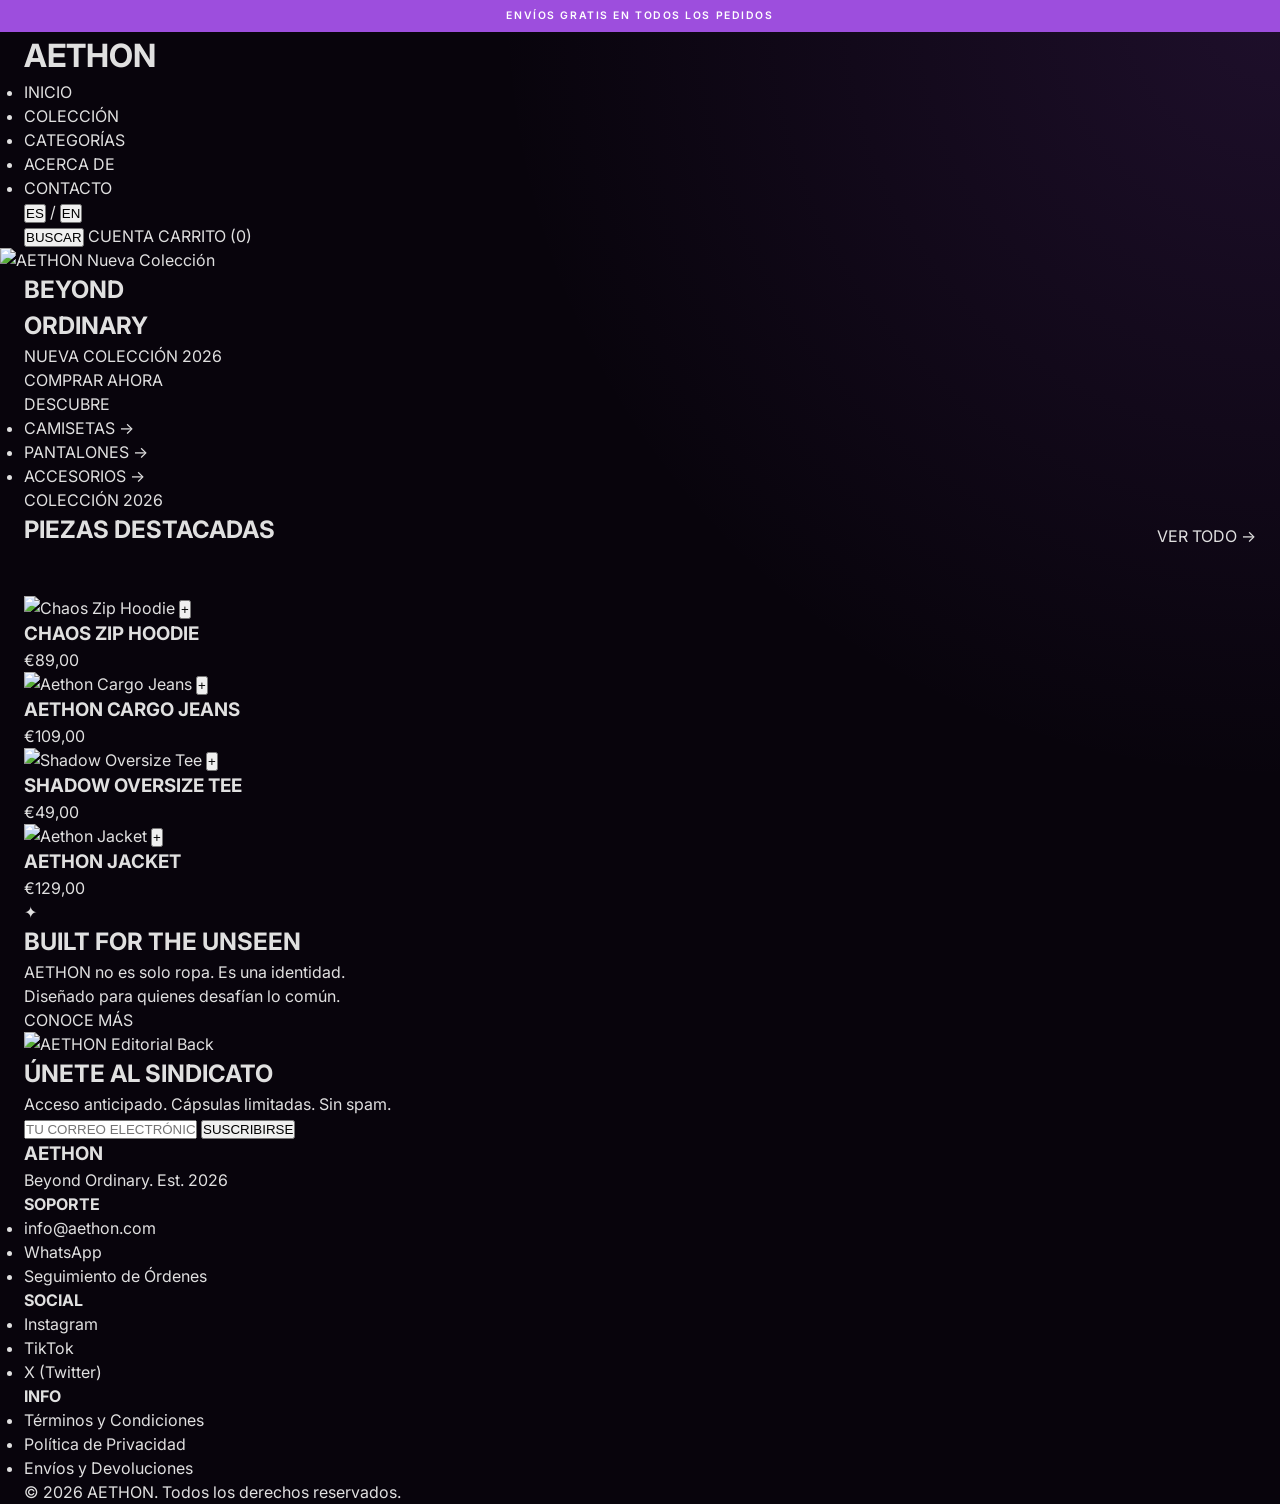
==== commit 11ca2136: "feat:nueva estructura" ====
--- a/index.html
+++ b/index.html
@@ -3,146 +3,251 @@
 <head>
     <meta charset="UTF-8">
     <meta name="viewport" content="width=device-width, initial-scale=1.0">
-    <title>AETHON | Experimental Streetwear</title>
-    <link rel="stylesheet" href="./css/utils.css">
-    <link rel="stylesheet" href="./css/index.css">
+    <title>AETHON | Beyond Ordinary</title>
+    
+    <meta name="description" content="AETHON - Colección 2026. Built for the unseen. Streetwear premium y utilitario.">
+    
+    <link rel="stylesheet" href="css/utils.css">
+    <link rel="stylesheet" href="css/index.css">
 </head>
 <body>
 
-    <header id="main-navigation" class="site-header">
-        <div class="header-container">
-            <h1 class="brand-logo">AETHON</h1>
-            
-            <nav class="public-nav">
-                <a href="#featured-products">Latest Drops</a>
-                <a href="#section-categorias">Collections</a>
-                <a href="#newsletter-form">Community</a>
-                <a href="./screens/login.html" class="nav-staff">Staff</a>
+    <div id="top-bar" class="top-bar">
+        <p class="top-bar__text">ENVÍOS GRATIS EN TODOS LOS PEDIDOS</p>
+    </div>
+
+    <header id="main-header" class="header">
+        <div class="header__container container">
+            
+            <a href="index.html" class="header__logo">
+                <h1>AETHON</h1>
+            </a>
+            
+            <nav id="main-nav" class="header__nav">
+                <ul class="header__menu">
+                    <li class="active"><a href="index.html">INICIO</a></li>
+                    <li><a href="screens/products.html">COLECCIÓN</a></li>
+                    <li><a href="screens/categories.html">CATEGORÍAS</a></li>
+                    <li><a href="#brand-story">ACERCA DE</a></li>
+                    <li><a href="#footer">CONTACTO</a></li>
+                </ul>
             </nav>
 
-            <button id="btn-carrito" class="btn-cart">
-                BAG (0)
-            </button>
+            <div class="header__actions">
+                <div class="header__lang-toggle">
+                    <button class="lang-btn active">ES</button> / <button class="lang-btn">EN</button>
+                </div>
+                <button id="nav-search-btn" class="header__action-btn" aria-label="Buscar">BUSCAR</button>
+                <a href="screens/login.html" id="nav-login-btn" class="header__action-btn">CUENTA</a>
+                <a href="screens/cart.html" id="nav-cart-btn" class="header__action-btn">CARRITO (0)</a>
+            </div>
+
         </div>
     </header>
 
-    <main>
-        <section id="hero-section" class="hero-banner">
-            <div class="hero-content">
-                <h2>VOID COLLECTION. OUT NOW.</h2>
-                <p>Limited pieces. Heavyweight cotton. No restocks.</p>
-                <a href="#section-productos" class="btn-primary">SHOP THE DROP</a>
-            </div>
-        </section>
-
-        <section id="section-busqueda" class="search-section">
-            <div class="search-container">
-                <h2>Explore The Archive</h2>
-                <input
-                    type="search"
-                    id="buscar-producto"
-                    class="input-search"
-                    placeholder="Search drops, hoodies, cargos..."
-                >
-            </div>
-        </section>
-
-        <section id="section-categorias" class="collections-section">
-            <h2>Collections</h2>
-            <div id="filtros-categorias" class="collections-grid">
-                <button class="filter-btn active">All</button>
-                <button class="filter-btn">Oversized Tees</button>
-                <button class="filter-btn">Heavyweight Hoodies</button>
-                <button class="filter-btn">Cargo Pants</button>
-                <button class="filter-btn">Outerwear</button>
-            </div>
-        </section>
-
-        <section id="section-productos" class="featured-products">
-            <h2 id="featured-title">Latest Drops</h2>
-            
-            <div id="contenedor-productos" class="product-grid">
-                <article class="product-card">
-                    <div class="product-image-wrapper">
-                        <img src="placeholder-void-hoodie.jpg" alt="Void Hoodie" class="product-img">
-                        <span class="product-badge">SOLD OUT</span>
-                    </div>
-                    <div class="product-info">
-                        <h3>VOID HOODIE</h3>
-                        <p class="product-category">Heavyweight Hoodies</p>
-                        <p class="product-price">$320.000 COP</p>
-                    </div>
-                </article>
-
-                <article class="product-card">
-                    <div class="product-image-wrapper">
-                        <img src="placeholder-static-cargo.jpg" alt="Static Cargo" class="product-img">
-                        <span class="product-badge new">NEW ARRIVAL</span>
-                    </div>
-                    <div class="product-info">
-                        <h3>STATIC CARGO</h3>
-                        <p class="product-category">Cargo Pants</p>
-                        <p class="product-price">$280.000 COP</p>
-                    </div>
-                </article>
-
-                <article class="product-card">
-                    <div class="product-image-wrapper">
-                        <img src="placeholder-reaper-tee.jpg" alt="Reaper Tee" class="product-img">
-                    </div>
-                    <div class="product-info">
-                        <h3>REAPER OVERSIZED TEE</h3>
-                        <p class="product-category">Oversized Tees</p>
-                        <p class="product-price">$140.000 COP</p>
-                    </div>
-                </article>
-            </div>
-        </section>
-
-        <section id="newsletter-form" class="newsletter-section">
-            <div class="newsletter-container">
-                <h2>JOIN THE SYNDICATE</h2>
-                <p>Early access to drops, secret archives, and exclusive events.</p>
-                <form id="newsletter-form-element" class="email-form">
-                    <input type="email" id="newsletter-email" class="input" placeholder="Your email address" required>
-                    <button type="submit" class="btn btn-primary">SUBSCRIBE</button>
+    <main id="main-content">
+
+        <section id="hero" class="hero-section">
+            <div class="hero__background">
+                <img src="img/hero-01.jpg" alt="AETHON Nueva Colección" class="hero__bg-img">
+            </div>
+            
+            <div class="hero__content container">
+                <div class="hero__main-text">
+                    <h2 class="hero__title">BEYOND<br>ORDINARY</h2>
+                    <p class="hero__subtitle">NUEVA COLECCIÓN 2026</p>
+                    <a href="screens/products.html" id="btn-hero-shop" class="btn btn--outline">COMPRAR AHORA</a>
+                </div>
+
+                <div class="hero__discover-menu">
+                    <span class="discover-menu__title">DESCUBRE</span>
+                    <ul class="discover-menu__list">
+                        <li>
+                            <a href="screens/categories.html#camisetas">
+                                CAMISETAS <span class="arrow">&rarr;</span>
+                            </a>
+                        </li>
+                        <li>
+                            <a href="screens/categories.html#pantalones">
+                                PANTALONES <span class="arrow">&rarr;</span>
+                            </a>
+                        </li>
+                        <li>
+                            <a href="screens/categories.html#accesorios">
+                                ACCESORIOS <span class="arrow">&rarr;</span>
+                            </a>
+                        </li>
+                    </ul>
+                </div>
+            </div>
+        </section>
+
+        <section id="featured-products" class="products-section container">
+            
+            <div class="section-header split-header">
+                <div class="section-header__titles">
+                    <span class="section-subtitle">COLECCIÓN 2026</span>
+                    <h2 class="section-title">PIEZAS DESTACADAS</h2>
+                </div>
+                <a href="screens/products.html" class="link-all">VER TODO &rarr;</a>
+            </div>
+            
+            <div id="featured-products-grid" class="products-grid grid-4-cols">
+                
+                <article class="product-card" data-product-id="AET-001">
+                    <div class="product-card__image-wrapper">
+                        <a href="screens/product-detail.html">
+                            <img src="img/product-01.jpg" alt="Chaos Zip Hoodie" class="product-card__img">
+                        </a>
+                        <button class="btn-quick-add add-to-cart-trigger" data-id="AET-001" aria-label="Añadir al carrito">+</button>
+                    </div>
+                    <div class="product-card__info">
+                        <h3 class="product-card__name">
+                            <a href="screens/product-detail.html">CHAOS ZIP HOODIE</a>
+                        </h3>
+                        <p class="product-card__price">€89,00</p>
+                    </div>
+                </article>
+
+                <article class="product-card" data-product-id="AET-002">
+                    <div class="product-card__image-wrapper">
+                        <a href="screens/product-detail.html">
+                            <img src="img/product-01.jpg" alt="Aethon Cargo Jeans" class="product-card__img">
+                        </a>
+                        <button class="btn-quick-add add-to-cart-trigger" data-id="AET-002" aria-label="Añadir al carrito">+</button>
+                    </div>
+                    <div class="product-card__info">
+                        <h3 class="product-card__name">
+                            <a href="screens/product-detail.html">AETHON CARGO JEANS</a>
+                        </h3>
+                        <p class="product-card__price">€109,00</p>
+                    </div>
+                </article>
+
+                <article class="product-card" data-product-id="AET-003">
+                    <div class="product-card__image-wrapper">
+                        <a href="screens/product-detail.html">
+                            <img src="img/product-01.jpg" alt="Shadow Oversize Tee" class="product-card__img">
+                        </a>
+                        <button class="btn-quick-add add-to-cart-trigger" data-id="AET-003" aria-label="Añadir al carrito">+</button>
+                    </div>
+                    <div class="product-card__info">
+                        <h3 class="product-card__name">
+                            <a href="screens/product-detail.html">SHADOW OVERSIZE TEE</a>
+                        </h3>
+                        <p class="product-card__price">€49,00</p>
+                    </div>
+                </article>
+
+                <article class="product-card" data-product-id="AET-004">
+                    <div class="product-card__image-wrapper">
+                        <a href="screens/product-detail.html">
+                            <img src="img/product-01.jpg" alt="Aethon Jacket" class="product-card__img">
+                        </a>
+                        <button class="btn-quick-add add-to-cart-trigger" data-id="AET-004" aria-label="Añadir al carrito">+</button>
+                    </div>
+                    <div class="product-card__info">
+                        <h3 class="product-card__name">
+                            <a href="screens/product-detail.html">AETHON JACKET</a>
+                        </h3>
+                        <p class="product-card__price">€129,00</p>
+                    </div>
+                </article>
+
+            </div>
+        </section>
+
+        <section id="brand-story" class="brand-banner-section container">
+            <div class="brand-banner__grid split-layout">
+                
+                <div class="brand-banner__content">
+                    <div class="brand-banner__icon">
+                        <img src="img/icon-star.svg" alt="Aethon Star Icon" onerror="this.style.display='none'">
+                        <span class="icon-fallback" aria-hidden="true">&#10022;</span>
+                    </div>
+                    
+                    <h2 class="brand-banner__title">BUILT FOR THE UNSEEN</h2>
+                    <p class="brand-banner__desc">
+                        AETHON no es solo ropa. Es una identidad.<br>
+                        Diseñado para quienes desafían lo común.
+                    </p>
+                    <a href="#about" class="btn btn--outline">CONOCE MÁS</a>
+                </div>
+
+                <div class="brand-banner__image">
+                    <img src="img/banner-01.jpg" alt="AETHON Editorial Back" class="img-cover">
+                </div>
+
+            </div>
+        </section>
+
+        <section id="newsletter" class="newsletter-section">
+            <div class="container newsletter__container">
+                <h2 class="newsletter__title">ÚNETE AL SINDICATO</h2>
+                <p class="newsletter__desc">Acceso anticipado. Cápsulas limitadas. Sin spam.</p>
+                <form id="newsletter-form" class="newsletter__form">
+                    <input type="email" id="newsletter-email" name="email" placeholder="TU CORREO ELECTRÓNICO" required class="input-dark">
+                    <button type="submit" id="btn-subscribe" class="btn btn--outline">SUSCRIBIRSE</button>
                 </form>
             </div>
         </section>
+
     </main>
 
-    <footer id="footer-links" class="site-footer">
-        <div class="footer-grid">
-            <div class="footer-brand">
-                <h3>AETHON</h3>
-                <p>Experimental Streetwear.</p>
-                <p>Bogotá, Colombia.</p>
-            </div>
-            <div class="footer-nav">
-                <h4>Explore</h4>
-                <a href="#featured-products">Shop</a>
-                <a href="#section-categorias">Collections</a>
-                <a href="#">Archive</a>
-            </div>
-            <div class="footer-support">
-                <h4>Support</h4>
-                <a href="#">FAQ</a>
-                <a href="#">Shipping & Returns</a>
-                <a href="#">Contact</a>
-            </div>
-            <div class="footer-social">
-                <h4>Community</h4>
-                <a href="#">Instagram @aethonwear</a>
-                <a href="#">TikTok @aethonwear</a>
-                <a href="#">Discord Community</a>
-                <a href="#">WhatsApp: +57 300 555 2211</a>
-                <a href="mailto:contact@aethonwear.com">contact@aethonwear.com</a>
-            </div>
-        </div>
-        <div class="footer-bottom">
-            <p>&copy; 2026 AETHON. All rights reserved.</p>
+    <footer id="footer" class="footer">
+        <div class="container footer__container">
+            <div class="footer__grid">
+                
+                <div class="footer__col brand-col">
+                    <h3 class="footer__logo">AETHON</h3>
+                    <p class="footer__slogan">Beyond Ordinary. Est. 2026</p>
+                </div>
+
+                <div class="footer__col">
+                    <h4 class="footer__heading">SOPORTE</h4>
+                    <ul class="footer__links">
+                        <li><a href="mailto:info@aethon.com">info@aethon.com</a></li>
+                        <li><a href="https://wa.me/573000000000" target="_blank" rel="noopener noreferrer">WhatsApp</a></li>
+                        <li><a href="screens/orders.html">Seguimiento de Órdenes</a></li>
+                    </ul>
+                </div>
+
+                <div class="footer__col">
+                    <h4 class="footer__heading">SOCIAL</h4>
+                    <ul class="footer__links">
+                        <li><a href="#" target="_blank" rel="noopener noreferrer">Instagram</a></li>
+                        <li><a href="#" target="_blank" rel="noopener noreferrer">TikTok</a></li>
+                        <li><a href="#" target="_blank" rel="noopener noreferrer">X (Twitter)</a></li>
+                    </ul>
+                </div>
+
+                <div class="footer__col">
+                    <h4 class="footer__heading">INFO</h4>
+                    <ul class="footer__links">
+                        <li><a href="#">Términos y Condiciones</a></li>
+                        <li><a href="#">Política de Privacidad</a></li>
+                        <li><a href="#">Envíos y Devoluciones</a></li>
+                    </ul>
+                </div>
+
+            </div>
+            
+            <div class="footer__bottom">
+                <p>&copy; 2026 AETHON. Todos los derechos reservados.</p>
+            </div>
         </div>
     </footer>
 
+    <div id="cart-modal-container"></div>
+
+    <script src="js/storage.js"></script>
+    <script src="js/auth.js"></script>
+    
+    <script src="components/navbar.js"></script>
+    <script src="components/product-card.js"></script>
+    <script src="components/modal-cart.js"></script>
+    
+    <script src="js/app.js"></script>
+    
 </body>
 </html>
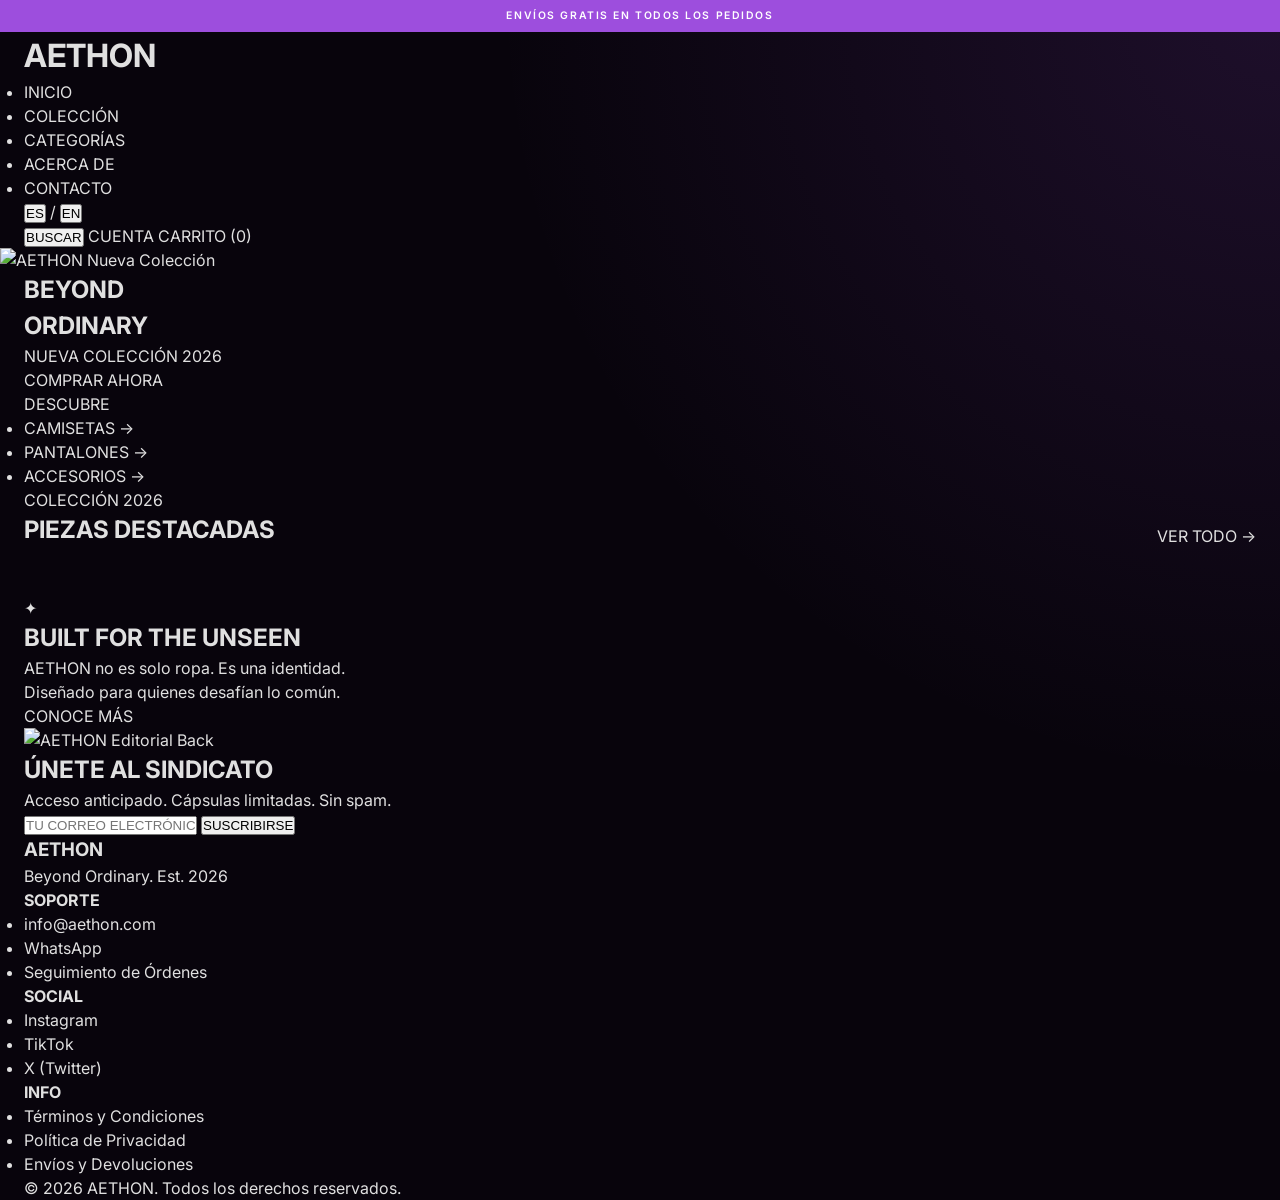
==== commit 20c3c14a: "feat:js y componets creados sy html integrados" ====
--- a/index.html
+++ b/index.html
@@ -241,7 +241,7 @@
     <div id="cart-modal-container"></div>
 
     <script src="js/storage.js"></script>
-    <script src="js/auth.js"></script>
+    <script type="module" src="js/auth.js"></script>
     
     <script src="components/navbar.js"></script>
     <script src="components/product-card.js"></script>
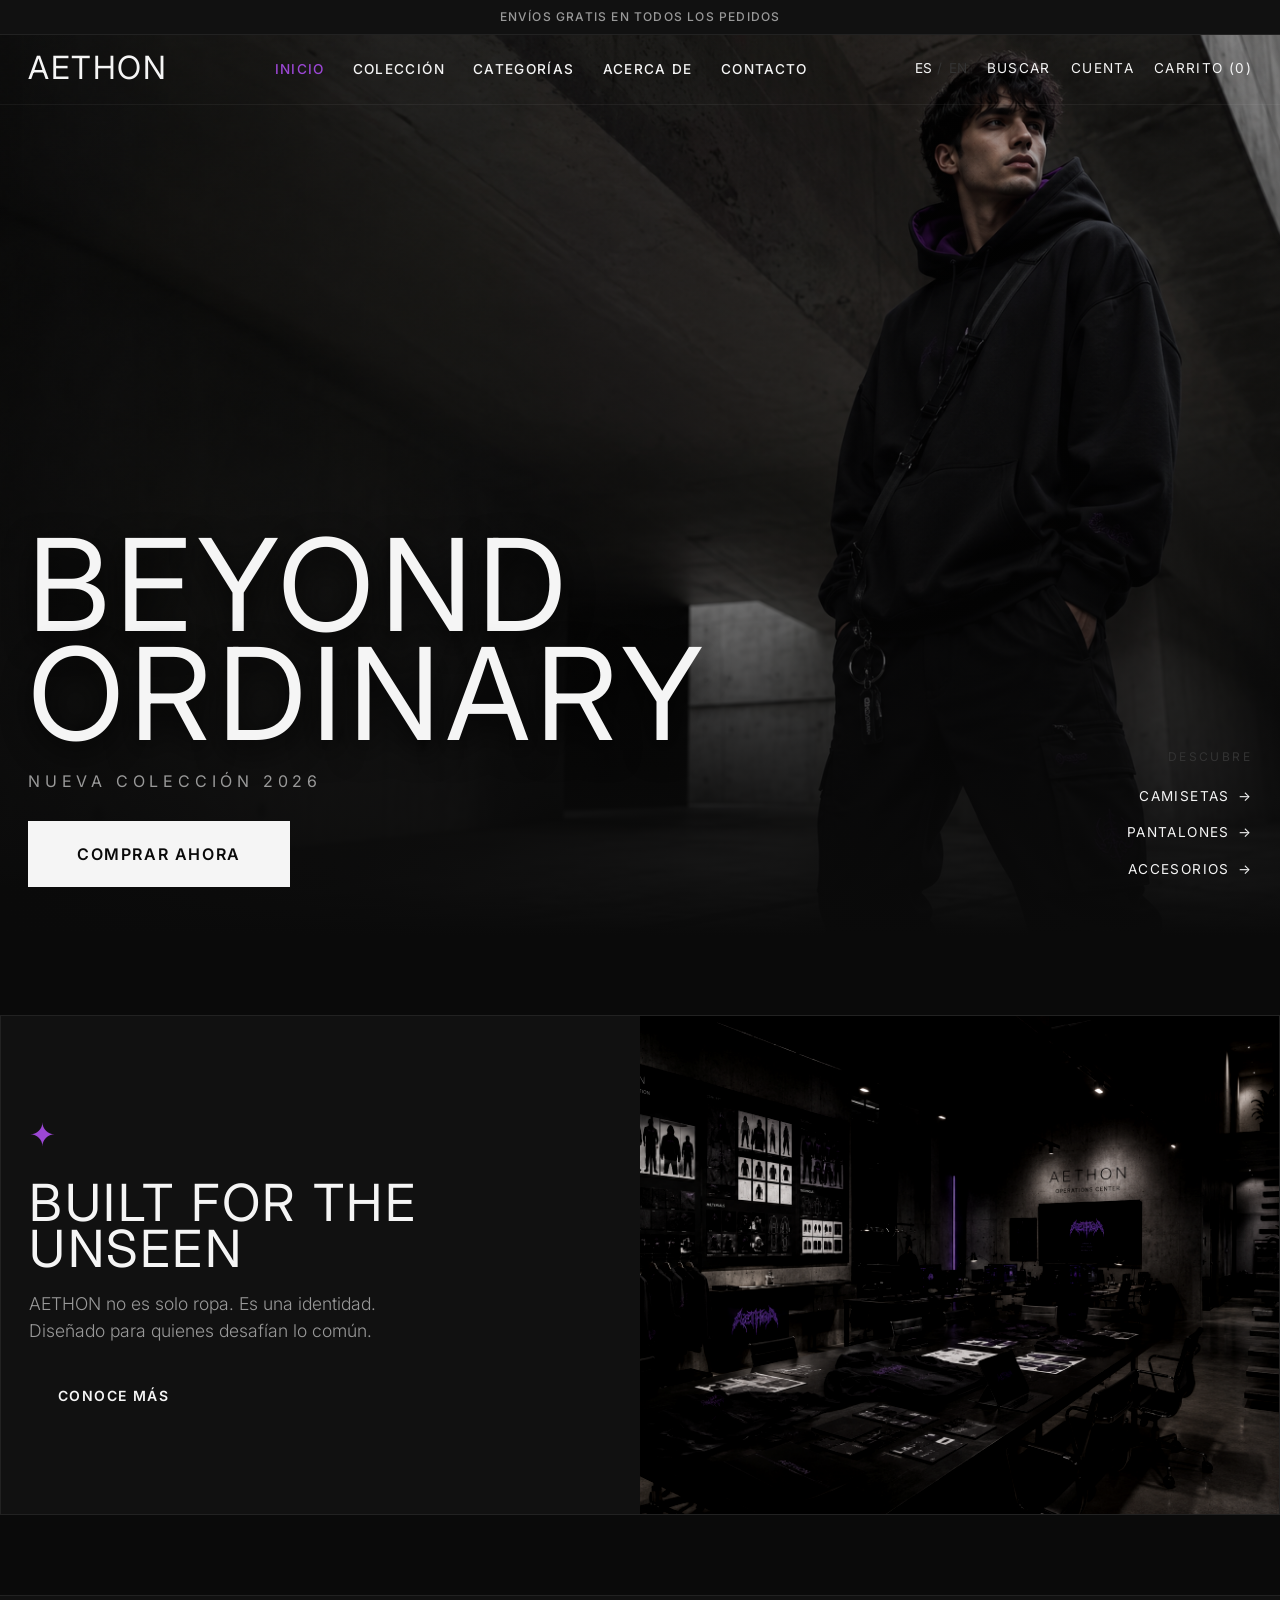
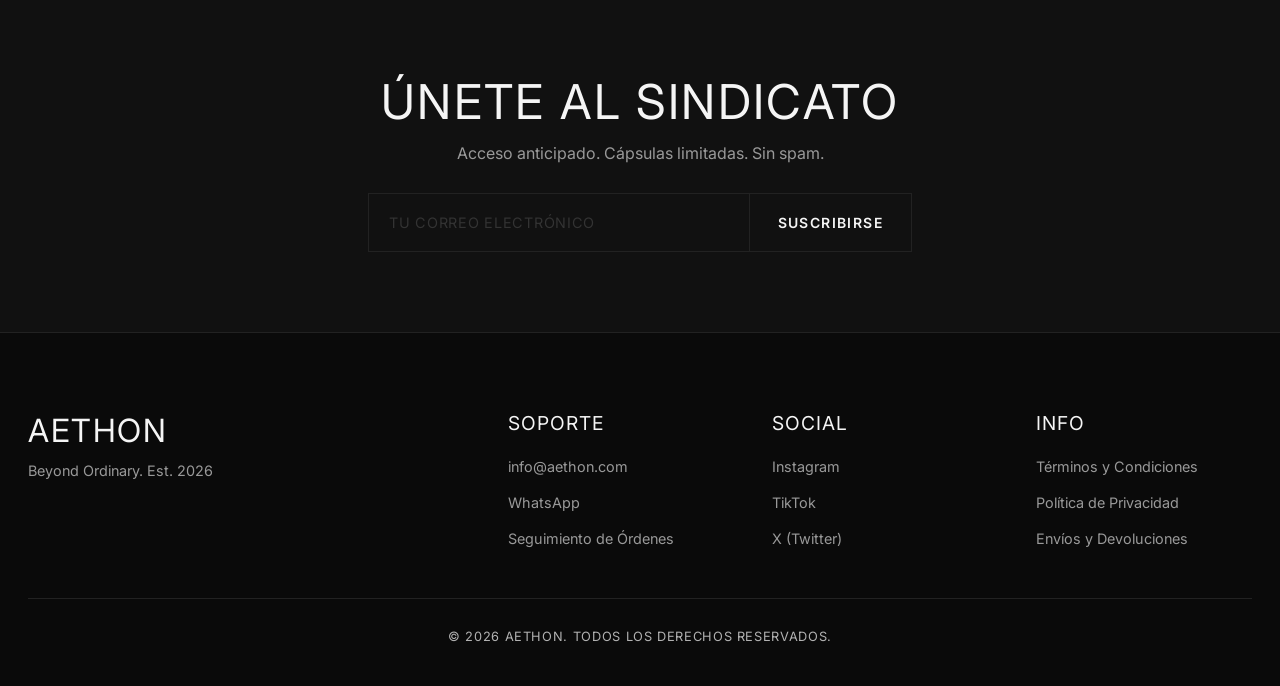
==== commit 258388d2: "feat: v final" ====
--- a/index.html
+++ b/index.html
@@ -49,7 +49,7 @@
 
         <section id="hero" class="hero-section">
             <div class="hero__background">
-                <img src="img/hero-01.jpg" alt="AETHON Nueva Colección" class="hero__bg-img">
+                
             </div>
             
             <div class="hero__content container">
@@ -82,80 +82,6 @@
             </div>
         </section>
 
-        <section id="featured-products" class="products-section container">
-            
-            <div class="section-header split-header">
-                <div class="section-header__titles">
-                    <span class="section-subtitle">COLECCIÓN 2026</span>
-                    <h2 class="section-title">PIEZAS DESTACADAS</h2>
-                </div>
-                <a href="screens/products.html" class="link-all">VER TODO &rarr;</a>
-            </div>
-            
-            <div id="featured-products-grid" class="products-grid grid-4-cols">
-                
-                <article class="product-card" data-product-id="AET-001">
-                    <div class="product-card__image-wrapper">
-                        <a href="screens/product-detail.html">
-                            <img src="img/product-01.jpg" alt="Chaos Zip Hoodie" class="product-card__img">
-                        </a>
-                        <button class="btn-quick-add add-to-cart-trigger" data-id="AET-001" aria-label="Añadir al carrito">+</button>
-                    </div>
-                    <div class="product-card__info">
-                        <h3 class="product-card__name">
-                            <a href="screens/product-detail.html">CHAOS ZIP HOODIE</a>
-                        </h3>
-                        <p class="product-card__price">€89,00</p>
-                    </div>
-                </article>
-
-                <article class="product-card" data-product-id="AET-002">
-                    <div class="product-card__image-wrapper">
-                        <a href="screens/product-detail.html">
-                            <img src="img/product-01.jpg" alt="Aethon Cargo Jeans" class="product-card__img">
-                        </a>
-                        <button class="btn-quick-add add-to-cart-trigger" data-id="AET-002" aria-label="Añadir al carrito">+</button>
-                    </div>
-                    <div class="product-card__info">
-                        <h3 class="product-card__name">
-                            <a href="screens/product-detail.html">AETHON CARGO JEANS</a>
-                        </h3>
-                        <p class="product-card__price">€109,00</p>
-                    </div>
-                </article>
-
-                <article class="product-card" data-product-id="AET-003">
-                    <div class="product-card__image-wrapper">
-                        <a href="screens/product-detail.html">
-                            <img src="img/product-01.jpg" alt="Shadow Oversize Tee" class="product-card__img">
-                        </a>
-                        <button class="btn-quick-add add-to-cart-trigger" data-id="AET-003" aria-label="Añadir al carrito">+</button>
-                    </div>
-                    <div class="product-card__info">
-                        <h3 class="product-card__name">
-                            <a href="screens/product-detail.html">SHADOW OVERSIZE TEE</a>
-                        </h3>
-                        <p class="product-card__price">€49,00</p>
-                    </div>
-                </article>
-
-                <article class="product-card" data-product-id="AET-004">
-                    <div class="product-card__image-wrapper">
-                        <a href="screens/product-detail.html">
-                            <img src="img/product-01.jpg" alt="Aethon Jacket" class="product-card__img">
-                        </a>
-                        <button class="btn-quick-add add-to-cart-trigger" data-id="AET-004" aria-label="Añadir al carrito">+</button>
-                    </div>
-                    <div class="product-card__info">
-                        <h3 class="product-card__name">
-                            <a href="screens/product-detail.html">AETHON JACKET</a>
-                        </h3>
-                        <p class="product-card__price">€129,00</p>
-                    </div>
-                </article>
-
-            </div>
-        </section>
 
         <section id="brand-story" class="brand-banner-section container">
             <div class="brand-banner__grid split-layout">
@@ -175,7 +101,8 @@
                 </div>
 
                 <div class="brand-banner__image">
-                    <img src="img/banner-01.jpg" alt="AETHON Editorial Back" class="img-cover">
+                    <img src="img/dashboard.png" alt="AETHON Editorial Back" class="img-cover">
+                </div> 
                 </div>
 
             </div>
--- a/css/utils.css
+++ b/css/utils.css
@@ -1,119 +1,462 @@
-@import url('https://fonts.googleapis.com/css2?family=Oswald:wght@400;500;700&family=Inter:wght@300;400;600&display=swap');
+@import url('https://fonts.googleapis.com/css2?family=Inter:wght@300;400;500;600;700;800&display=swap');
 
 :root {
-    /* --- Identidad AETHON (Dark Premium + Purple Dominant) --- */
-    --color-aethon-violet: #9D4EDD;
-    --color-aethon-violet-light: #C77DFF;
-    --color-aethon-violet-glow: rgba(157, 78, 221, 0.4);
-
-    /* Fondos tintados de morado oscuro */
-    --color-fondo-base: #08040C;
-    --color-fondo-elevado: #12091A;
-    --color-fondo-overlay: rgba(8, 4, 12, 0.85);
-
-    --color-blanco: #FFFFFF;
-    --color-gris-claro: #E0E0E0;
-    --color-gris-medio: #888888;
-    --color-gris-oscuro: #2A1B38;
-    /* Gris con subtono morado */
-
-    /* --- Tipografía --- */
-    --fuente-display: 'Oswald', sans-serif;
-    --fuente-cuerpo: 'Inter', sans-serif;
-
-    --texto-xs: 0.7rem;
-    --texto-sm: 0.85rem;
-    --texto-base: 1rem;
-    --texto-md: 1.25rem;
-    --texto-lg: 1.5rem;
-    --texto-xl: 2.5rem;
-    --texto-2xl: 4rem;
-    --texto-3xl: 6rem;
-
-    /* --- Espaciado y Estructura --- */
-    --espacio-2: 0.5rem;
-    --espacio-4: 1rem;
-    --espacio-6: 1.5rem;
-    --espacio-8: 2rem;
-    --espacio-12: 3rem;
-    --espacio-16: 4rem;
-    --espacio-24: 6rem;
-
-    /* --- UI Elements --- */
-    --borde-fino: 1px solid var(--color-gris-oscuro);
-    --borde-morado: 1px solid var(--color-aethon-violet);
-    --transicion-rapida: 0.3s ease;
-
-    /* Gradientes dominantes */
-    --gradiente-bg: radial-gradient(circle at top right, rgba(157, 78, 221, 0.15), transparent 50%);
-}
-
-/* --- BASE --- */
+    --black-950: #0A0A0A;
+    --black-900: #111111;
+    --black-800: #171717;
+    --gray-700: #222222;
+    --gray-600: #333333;
+    --gray-300: #999999;
+    --purple-500: #7d1fb9;
+    --purple-400: #9b47d4;
+    --purple-300: #b56fee;
+    --text-primary: #F5F5F5;
+    --text-secondary: #B2B2B2;
+    --font-logo: 'Inter', sans-serif;
+    --font-heading: 'Inter', sans-serif;
+    --font-body: 'Inter', sans-serif;
+    --font-btn: 'Inter', sans-serif;
+    --space-xs: 0.5rem;
+    --space-sm: 0.75rem;
+    --space-md: 1.25rem;
+    --space-lg: 1.75rem;
+    --space-xl: 3rem;
+    --space-2xl: 5rem;
+    --radius-none: 0px;
+    --border-thin: 1px solid rgba(255, 255, 255, 0.12);
+    --border-active: 1px solid var(--purple-400);
+    --transition-elegant: all 0.16s ease;
+    --transition-fast: all 0.1s ease;
+}
+
 * {
     box-sizing: border-box;
     margin: 0;
     padding: 0;
+    border-radius: var(--radius-none);
+    box-shadow: none;
 }
 
 body {
-    background-color: var(--color-fondo-base);
-    background-image: var(--gradiente-bg);
-    background-attachment: fixed;
-    color: var(--color-gris-claro);
-    font-family: var(--fuente-cuerpo);
+    background-color: var(--black-950);
+    color: var(--text-primary);
+    font-family: var(--font-body);
+    font-weight: 400;
     line-height: 1.5;
-    overflow-x: hidden;
+    -webkit-font-smoothing: antialiased;
+    -moz-osx-font-smoothing: grayscale;
+}
+
+button,
+input,
+textarea,
+select {
+    font-family: var(--font-body);
+    border-radius: var(--radius-none);
+    box-shadow: none;
 }
 
 a {
+    color: var(--text-primary);
     text-decoration: none;
-    color: inherit;
-    transition: color var(--transicion-rapida), text-shadow var(--transicion-rapida);
-}
-
-a:hover {
-    color: var(--color-aethon-violet-light);
-    text-shadow: 0 0 10px var(--color-aethon-violet-glow);
+    transition: var(--transition-fast);
+}
+
+a:hover,
+a:focus {
+    color: var(--purple-400);
+    outline: none;
+}
+
+.font-logo {
+    font-family: var(--font-logo);
+    font-weight: 700;
+    letter-spacing: 0.05em;
+    text-transform: uppercase;
+}
+
+h1,
+.h1,
+h2,
+.h2,
+h3,
+.h3,
+h4,
+.h4 {
+    font-family: var(--font-heading);
+    font-weight: 400;
+    text-transform: uppercase;
+    letter-spacing: 0.05em;
+    line-height: 1.1;
+    margin-bottom: var(--space-sm);
+    color: var(--text-primary);
+}
+
+h1,
+.h1 {
+    font-size: clamp(3rem, 8vw, 6rem);
+}
+
+h2,
+.h2 {
+    font-size: clamp(2rem, 5vw, 4rem);
+}
+
+h3,
+.h3 {
+    font-size: clamp(1.5rem, 3vw, 2.5rem);
+}
+
+h4,
+.h4 {
+    font-size: clamp(1.2rem, 2vw, 1.8rem);
+}
+
+p {
+    margin-bottom: var(--space-sm);
+    color: var(--text-secondary);
+}
+
+.text-lead {
+    font-size: 1.125rem;
+    font-weight: 300;
 }
 
 .container {
     width: 100%;
-    max-width: 1600px;
+    max-width: 1440px;
     margin: 0 auto;
-    padding: 0 var(--espacio-6);
-}
-
-/* --- BOTONES PREMIUM MORADOS --- */
-.btn-outline {
-    display: inline-block;
-    padding: var(--espacio-4) var(--espacio-8);
-    border: 1px solid var(--color-aethon-violet);
-    color: var(--color-blanco);
-    font-family: var(--fuente-cuerpo);
-    font-size: var(--texto-xs);
+    padding: 0 var(--space-lg);
+}
+
+.container-narrow {
+    max-width: 800px;
+}
+
+.container-fluid {
+    width: 100%;
+    padding: 0 var(--space-lg);
+}
+
+.grid {
+    display: grid;
+    gap: var(--space-lg);
+}
+
+.grid-cols-2 {
+    grid-template-columns: repeat(2, 1fr);
+}
+
+.grid-cols-3 {
+    grid-template-columns: repeat(3, 1fr);
+}
+
+.grid-cols-4 {
+    grid-template-columns: repeat(4, 1fr);
+}
+
+.btn {
+    display: inline-flex;
+    align-items: center;
+    justify-content: center;
+    font-family: var(--font-btn);
+    font-weight: 600;
+    font-size: 0.875rem;
     text-transform: uppercase;
     letter-spacing: 0.1em;
-    background: rgba(157, 78, 221, 0.1);
+    padding: var(--space-sm) var(--space-lg);
+    border-radius: var(--radius-none);
     cursor: pointer;
-    transition: all var(--transicion-rapida);
-    box-shadow: 0 0 15px rgba(157, 78, 221, 0.2);
+    transition: var(--transition-elegant);
+    text-decoration: none;
+    border: 1px solid transparent;
+}
+
+.btn-primary {
+    background-color: var(--text-primary);
+    color: var(--black-950);
+}
+
+.btn-primary:hover {
+    background-color: var(--purple-400);
+    color: var(--text-primary);
+    border-color: var(--purple-400);
+}
+
+.btn-outline {
+    background-color: transparent;
+    border: 1px solid var(--gray-700);
+    color: var(--text-primary);
 }
 
 .btn-outline:hover {
-    background: var(--color-aethon-violet);
-    color: var(--color-blanco);
-    box-shadow: 0 0 25px var(--color-aethon-violet-glow);
-    transform: translateY(-2px);
-}
-
-/* --- TOP BAR (Dominancia Morada) --- */
-.top-bar {
-    background-color: var(--color-aethon-violet);
-    color: var(--color-blanco);
+    border-color: var(--purple-400);
+    background-color: var(--purple-400);
+    color: var(--text-primary);
+}
+
+.btn-dark {
+    background-color: var(--black-900);
+    border: 1px solid var(--gray-700);
+    color: var(--text-primary);
+}
+
+.btn-dark:hover {
+    background-color: var(--purple-400);
+    border-color: var(--purple-400);
+}
+
+.card {
+    background-color: var(--black-900);
+    border: var(--border-thin);
+    border-radius: var(--radius-none);
+    overflow: hidden;
+    position: relative;
+    transition: var(--transition-elegant);
+    display: flex;
+    flex-direction: column;
+}
+
+.card-img-wrapper {
+    position: relative;
+    overflow: hidden;
+    aspect-ratio: 3/4;
+    background-color: var(--black-800);
+}
+
+.card img {
+    width: 100%;
+    height: 100%;
+    object-fit: cover;
+    transition: var(--transition-elegant);
+    filter: grayscale(20%) contrast(110%);
+}
+
+.card-body {
+    padding: var(--space-md);
+    display: flex;
+    flex-direction: column;
+    flex-grow: 1;
+}
+
+.card:hover {
+    border-color: var(--purple-400);
+    transform: translateY(-4px);
+    box-shadow: none;
+}
+
+.card:hover img {
+    transform: scale(1.05);
+    filter: grayscale(0%) contrast(100%);
+}
+
+.form-group {
+    margin-bottom: var(--space-md);
+    display: flex;
+    flex-direction: column;
+}
+
+.form-label {
+    font-family: var(--font-heading);
+    font-size: 1.1rem;
+    color: var(--text-primary);
+    margin-bottom: var(--space-xs);
+    letter-spacing: 0.05em;
+}
+
+.form-input,
+.form-textarea,
+.form-select {
+    width: 100%;
+    background-color: var(--black-900);
+    border: var(--border-thin);
+    color: var(--text-primary);
+    font-family: var(--font-body);
+    font-size: 0.95rem;
+    padding: var(--space-sm) var(--space-md);
+    border-radius: var(--radius-none);
+    transition: var(--transition-fast);
+    outline: none;
+}
+
+.form-textarea {
+    min-height: 120px;
+    resize: vertical;
+}
+
+.form-input:focus,
+.form-textarea:focus,
+.form-select:focus {
+    border-color: var(--purple-400);
+    background-color: var(--black-800);
+}
+
+.form-input::placeholder,
+.form-textarea::placeholder {
+    color: var(--gray-600);
+}
+
+.badge {
+    display: inline-block;
+    padding: 0.25rem 0.75rem;
+    font-family: var(--font-heading);
+    font-size: 1rem;
+    letter-spacing: 0.05em;
+    background-color: var(--gray-700);
+    color: var(--text-primary);
+    border-radius: var(--radius-none);
+    text-transform: uppercase;
+}
+
+.badge-primary {
+    background-color: var(--purple-400);
+    color: var(--text-primary);
+}
+
+.badge-outline {
+    background-color: transparent;
+    border: 1px solid var(--purple-400);
+    color: var(--purple-400);
+}
+
+.mt-0 {
+    margin-top: 0 !important;
+}
+
+.mt-sm {
+    margin-top: var(--space-sm) !important;
+}
+
+.mt-md {
+    margin-top: var(--space-md) !important;
+}
+
+.mt-lg {
+    margin-top: var(--space-lg) !important;
+}
+
+.mt-xl {
+    margin-top: var(--space-xl) !important;
+}
+
+.mb-0 {
+    margin-bottom: 0 !important;
+}
+
+.mb-sm {
+    margin-bottom: var(--space-sm) !important;
+}
+
+.mb-md {
+    margin-bottom: var(--space-md) !important;
+}
+
+.mb-lg {
+    margin-bottom: var(--space-lg) !important;
+}
+
+.mb-xl {
+    margin-bottom: var(--space-xl) !important;
+}
+
+.py-lg {
+    padding-top: var(--space-lg);
+    padding-bottom: var(--space-lg);
+}
+
+.py-xl {
+    padding-top: var(--space-xl);
+    padding-bottom: var(--space-xl);
+}
+
+.text-center {
     text-align: center;
-    padding: var(--espacio-2);
-    font-size: 0.65rem;
-    letter-spacing: 0.15em;
+}
+
+.text-left {
+    text-align: left;
+}
+
+.text-right {
+    text-align: right;
+}
+
+.text-uppercase {
     text-transform: uppercase;
-    font-weight: 600;
-}+}
+
+.color-primary {
+    color: var(--text-primary);
+}
+
+.color-secondary {
+    color: var(--text-secondary);
+}
+
+.color-brand {
+    color: var(--purple-400);
+}
+
+.d-flex {
+    display: flex;
+}
+
+.flex-col {
+    flex-direction: column;
+}
+
+.items-center {
+    align-items: center;
+}
+
+.justify-between {
+    justify-content: space-between;
+}
+
+.justify-center {
+    justify-content: center;
+}
+
+.gap-sm {
+    gap: var(--space-sm);
+}
+
+.gap-md {
+    gap: var(--space-md);
+}
+
+.gap-lg {
+    gap: var(--space-lg);
+}
+
+@media (max-width: 1024px) {
+    .grid-cols-4 {
+        grid-template-columns: repeat(3, 1fr);
+    }
+
+    .grid-cols-3 {
+        grid-template-columns: repeat(2, 1fr);
+    }
+
+    :root {
+        --space-xl: 3rem;
+        --space-2xl: 5rem;
+    }
+}
+
+@media (max-width: 768px) {
+
+    .grid-cols-4,
+    .grid-cols-3,
+    .grid-cols-2 {
+        grid-template-columns: 1fr;
+    }
+
+    .container {
+        padding: 0 var(--space-md);
+    }
+
+    .btn {
+        width: 100%;
+    }
+}
--- a/css/index.css
+++ b/css/index.css
@@ -1,305 +1,600 @@
-/* --- HEADER --- */
-.site-header {
+/* HEADER & TOP BAR */
+.top-bar {
+    background-color: var(--black-900);
+    text-align: center;
+    padding: var(--space-xs);
+    border-bottom: 1px solid var(--gray-700);
+    position: relative;
+    z-index: 101;
+}
+
+.top-bar__text {
+    margin: 0;
+    color: var(--gray-300);
+    font-size: 0.75rem;
+    letter-spacing: 0.1em;
+    font-weight: 500;
+}
+
+.header {
+    position: absolute;
+    top: 32px;
+    width: 100%;
+    z-index: 100;
+    padding: var(--space-md) 0;
+    border-bottom: 1px solid rgba(255, 255, 255, 0.05);
+}
+
+.header__container {
     display: flex;
     justify-content: space-between;
     align-items: center;
-    padding-top: var(--espacio-6);
-    padding-bottom: var(--espacio-6);
-    position: absolute;
-    width: 100%;
-    z-index: 100;
-    left: 50%;
-    transform: translateX(-50%);
-}
-
-.logo {
-    font-family: var(--fuente-display);
-    font-size: var(--texto-xl);
-    font-weight: 700;
-    color: var(--color-blanco);
-    letter-spacing: 0.05em;
-    text-shadow: 0 0 15px var(--color-aethon-violet-glow);
-}
-
-.nav-center,
-.nav-right {
-    display: flex;
-    gap: var(--espacio-6);
-    font-size: 0.75rem;
+}
+
+.header__logo h1 {
+    font-family: var(--font-logo);
+    font-size: 2rem;
+    margin: 0;
+    color: var(--text-primary);
+    line-height: 1;
+}
+
+.header__menu {
+    display: flex;
+    list-style: none;
+    gap: var(--space-lg);
+}
+
+.header__menu a {
+    font-size: 0.85rem;
     letter-spacing: 0.1em;
     text-transform: uppercase;
-    color: var(--color-gris-claro);
-}
-
-.nav-center a.active {
-    color: var(--color-aethon-violet-light);
-    border-bottom: 2px solid var(--color-aethon-violet);
-    padding-bottom: 2px;
-}
-
-/* --- HERO --- */
-.hero {
+    font-weight: 500;
+}
+
+.header__menu li.active a {
+    color: var(--purple-400);
+}
+
+.header__actions {
+    display: flex;
+    gap: var(--space-md);
+    align-items: center;
+}
+
+.header__action-btn {
+    background: none;
+    border: none;
+    color: var(--text-primary);
+    font-family: var(--font-body);
+    font-size: 0.85rem;
+    letter-spacing: 0.1em;
+    cursor: pointer;
+    text-transform: uppercase;
+    transition: var(--transition-fast);
+    text-decoration: none;
+}
+
+.header__action-btn:hover {
+    color: var(--purple-400);
+}
+
+.header__lang-toggle {
+    font-size: 0.85rem;
+    letter-spacing: 0.1em;
+    color: var(--gray-600);
+}
+
+.lang-btn {
+    background: none;
+    border: none;
+    color: inherit;
+    font: inherit;
+    cursor: pointer;
+    transition: var(--transition-fast);
+}
+
+.lang-btn.active,
+.lang-btn:hover {
+    color: var(--text-primary);
+}
+
+/* HERO SECTION */
+.hero-section {
+    height: 100vh;
+    min-height: 700px;
     position: relative;
-    height: 95vh;
-    min-height: 700px;
     display: flex;
     align-items: center;
-}
-
-.hero-bg {
+    overflow: hidden;
+}
+
+.hero__background {
     position: absolute;
-    top: 0;
-    right: 0;
-    bottom: 0;
-    left: 0;
-    z-index: -1;
-}
-
-.hero-bg img {
+    inset: 0;
+    z-index: 1;
+    background-color: var(--black-950);
+    background-image: url('../img/index.png');
+    background-size: cover;
+    background-position: center;
+}
+
+.hero__bg-img {
     width: 100%;
     height: 100%;
     object-fit: cover;
-    object-position: center top;
-    filter: brightness(0.6) contrast(1.1);
-}
-
-/* Baño morado oscuro sobre la foto del Hero para unificar la estética */
-.hero::before {
+    object-position: center 20%;
+}
+
+.hero__background::after {
     content: '';
     position: absolute;
     inset: 0;
-    background: linear-gradient(135deg, rgba(157, 78, 221, 0.2) 0%, transparent 100%);
-    pointer-events: none;
-}
-
-.hero::after {
-    content: '';
-    position: absolute;
-    bottom: 0;
-    left: 0;
-    right: 0;
-    height: 40%;
-    background: linear-gradient(to top, var(--color-fondo-base), transparent);
-    pointer-events: none;
-}
-
-.hero-content {
+    background: linear-gradient(to top, var(--black-950) 0%, rgba(5, 5, 5, 0.5) 40%, rgba(5, 5, 5, 0.2) 100%);
+}
+
+.hero__content {
+    position: relative;
+    z-index: 2;
+    width: 100%;
+    height: 100%;
     display: flex;
     justify-content: space-between;
     align-items: flex-end;
-    width: 100%;
-    height: 100%;
-    padding-bottom: var(--espacio-12);
-    z-index: 2;
-}
-
-.hero-text h1 {
-    font-family: var(--fuente-display);
-    font-size: var(--texto-3xl);
-    line-height: 0.95;
-    color: var(--color-blanco);
-    margin-bottom: var(--espacio-6);
-    letter-spacing: 0.02em;
-    text-shadow: 0 10px 30px rgba(0, 0, 0, 0.8);
-}
-
-.hero-text .subtitle {
-    font-size: var(--texto-sm);
+    padding-bottom: var(--space-xl);
+    padding-top: 150px;
+}
+
+.hero__main-text {
+    max-width: 800px;
+}
+
+.hero__title {
+    font-size: clamp(4rem, 10vw, 9rem);
+    line-height: 0.85;
+    margin-bottom: var(--space-md);
+    text-shadow: 0 10px 30px rgba(0, 0, 0, 0.9);
+}
+
+.hero__subtitle {
+    font-family: var(--font-body);
+    font-weight: 400;
+    letter-spacing: 0.3em;
+    color: var(--gray-300);
+    margin-bottom: var(--space-lg);
+    display: block;
+    text-transform: uppercase;
+}
+
+#btn-hero-shop {
+    background-color: var(--text-primary);
+    color: var(--black-950);
+    border-color: var(--text-primary);
+    padding: var(--space-md) var(--space-xl);
+    font-size: 1rem;
+}
+
+#btn-hero-shop:hover {
+    background-color: var(--purple-400);
+    border-color: var(--purple-400);
+    color: var(--text-primary);
+}
+
+.hero__discover-menu {
+    text-align: right;
+}
+
+.discover-menu__title {
+    display: block;
+    font-size: 0.75rem;
     letter-spacing: 0.2em;
-    margin-bottom: var(--espacio-6);
-    color: var(--color-aethon-violet-light);
-    font-weight: 600;
-}
-
-.hero-side-menu {
-    display: flex;
-    flex-direction: column;
-    gap: var(--espacio-4);
-    text-align: right;
-    font-size: 0.75rem;
-    letter-spacing: 0.15em;
-}
-
-.side-title {
-    color: var(--color-gris-medio);
-    margin-bottom: var(--espacio-2);
-}
-
-.hero-side-menu a {
-    color: var(--color-blanco);
-    display: flex;
+    color: var(--gray-600);
+    margin-bottom: var(--space-sm);
+}
+
+.discover-menu__list {
+    list-style: none;
+}
+
+.discover-menu__list a {
+    font-size: 0.85rem;
+    letter-spacing: 0.1em;
+    display: flex;
+    align-items: center;
     justify-content: flex-end;
-    align-items: center;
-    gap: var(--espacio-2);
-}
-
-.hero-side-menu a:hover span {
-    color: var(--color-aethon-violet-light);
+    gap: var(--space-xs);
+    text-transform: uppercase;
+    padding: var(--space-xs) 0;
+}
+
+.discover-menu__list a .arrow {
+    transition: transform var(--transition-fast);
+}
+
+.discover-menu__list a:hover {
+    color: var(--purple-400);
+}
+
+.discover-menu__list a:hover .arrow {
     transform: translateX(5px);
 }
 
-.hero-side-menu span {
-    transition: transform var(--transicion-rapida);
-}
-
-/* --- PRODUCT GRID --- */
-.featured-section {
-    padding-top: var(--espacio-16);
-    padding-bottom: var(--espacio-16);
+/* FEATURED PRODUCTS */
+.products-section {
+    padding: var(--space-2xl) 0;
 }
 
 .section-header {
     display: flex;
     justify-content: space-between;
     align-items: flex-end;
-    margin-bottom: var(--espacio-12);
-}
-
-.sub-heading {
-    font-size: 0.7rem;
-    letter-spacing: 0.15em;
-    color: var(--color-aethon-violet-light);
+    margin-bottom: var(--space-xl);
+    border-bottom: 1px solid var(--gray-700);
+    padding-bottom: var(--space-md);
+}
+
+.section-subtitle {
+    font-size: 0.85rem;
+    letter-spacing: 0.2em;
+    color: var(--gray-600);
+    display: block;
+    margin-bottom: var(--space-xs);
+}
+
+.section-title {
+    margin-bottom: 0;
+}
+
+.link-all {
+    font-size: 0.85rem;
+    letter-spacing: 0.1em;
     text-transform: uppercase;
-}
-
-.section-titles h2 {
-    font-family: var(--fuente-display);
-    font-size: var(--texto-xl);
-    color: var(--color-blanco);
-    margin-top: var(--espacio-2);
-    letter-spacing: 0.05em;
-}
-
-.view-all {
-    font-size: 0.75rem;
-    letter-spacing: 0.1em;
-    border-bottom: 1px solid var(--color-aethon-violet);
+    border-bottom: 1px solid transparent;
     padding-bottom: 2px;
-    color: var(--color-blanco);
-}
-
-.product-grid {
-    display: grid;
-    grid-template-columns: repeat(4, 1fr);
-    gap: var(--espacio-6);
-}
-
-.img-container {
+}
+
+.link-all:hover {
+    border-bottom-color: var(--purple-400);
+}
+
+.product-card {
+    background: transparent;
+    border: none;
+}
+
+.product-card__image-wrapper {
     position: relative;
-    background-color: var(--color-fondo-elevado);
+    overflow: hidden;
     aspect-ratio: 3/4;
-    margin-bottom: var(--espacio-4);
-    border: 1px solid var(--color-gris-oscuro);
-    transition: border-color var(--transicion-rapida), box-shadow var(--transicion-rapida);
-}
-
-.product-card:hover .img-container {
-    border-color: var(--color-aethon-violet);
-    box-shadow: 0 0 20px var(--color-aethon-violet-glow);
-}
-
-.img-container img {
+    margin-bottom: var(--space-md);
+    background: var(--black-900);
+}
+
+.product-card__img {
     width: 100%;
     height: 100%;
     object-fit: cover;
-}
-
-/* Botón interactivo predominantemente morado */
-.add-to-cart-btn {
+    transition: transform 0.8s cubic-bezier(0.25, 1, 0.5, 1);
+    filter: grayscale(20%);
+}
+
+.product-card:hover .product-card__img {
+    transform: scale(1.05);
+    filter: grayscale(0%);
+}
+
+.btn-quick-add {
     position: absolute;
     bottom: 0;
     right: 0;
-    width: 45px;
-    height: 45px;
-    background: rgba(10, 10, 10, 0.8);
-    border: 1px solid var(--color-gris-oscuro);
-    border-bottom: none;
-    border-right: none;
-    color: var(--color-blanco);
+    width: 48px;
+    height: 48px;
+    background: rgba(15, 15, 15, 0.8);
+    backdrop-filter: blur(4px);
+    border: none;
+    border-left: 1px solid var(--gray-700);
+    border-top: 1px solid var(--gray-700);
+    color: var(--text-primary);
     font-size: 1.5rem;
+    font-weight: 300;
     cursor: pointer;
-    transition: all var(--transicion-rapida);
-    backdrop-filter: blur(5px);
-}
-
-.add-to-cart-btn:hover {
-    background: var(--color-aethon-violet);
-    border-color: var(--color-aethon-violet);
-    box-shadow: 0 0 15px var(--color-aethon-violet-glow);
-}
-
-.product-info h3 {
-    font-size: 0.85rem;
-    color: var(--color-blanco);
+    transition: var(--transition-fast);
+    display: flex;
+    align-items: center;
+    justify-content: center;
+}
+
+.btn-quick-add:hover {
+    background: var(--purple-400);
+    border-color: var(--purple-400);
+}
+
+.product-card__info {
+    padding: 0;
+}
+
+.product-card__name {
+    font-size: 1.1rem;
+    margin-bottom: 2px;
+    font-family: var(--font-heading);
     letter-spacing: 0.05em;
-    margin-bottom: 4px;
-    font-family: var(--fuente-display);
-}
-
-.product-info p {
-    font-size: 0.8rem;
-    color: var(--color-aethon-violet-light);
-}
-
-/* --- BANNER --- */
-.banner-section {
-    padding-bottom: var(--espacio-16);
-}
-
-.banner-content {
+}
+
+.product-card__price {
+    color: var(--gray-300);
+    font-size: 0.9rem;
+    margin: 0;
+}
+
+.product-card__name a {
+    transition: color var(--transition-fast);
+}
+
+.product-card:hover .product-card__name a {
+    color: var(--purple-400);
+}
+
+/* BRAND STORY & BANNER */
+.brand-banner-section {
+    padding: var(--space-2xl) 0;
+}
+
+.brand-banner__grid {
     display: grid;
     grid-template-columns: 1fr 1fr;
-    background-color: var(--color-fondo-elevado);
-    min-height: 400px;
-    border: 1px solid var(--color-gris-oscuro);
-}
-
-.banner-text {
-    padding: var(--espacio-16);
+    border: 1px solid var(--gray-700);
+    background: var(--black-900);
+    min-height: 500px;
+}
+
+.brand-banner__content {
+    padding: var(--space-xl) var(--space-lg);
     display: flex;
     flex-direction: column;
     justify-content: center;
     align-items: flex-start;
 }
 
-.star-icon {
-    font-size: 2.5rem;
-    color: var(--color-aethon-violet);
-    margin-bottom: var(--espacio-4);
-    text-shadow: 0 0 15px var(--color-aethon-violet-glow);
-}
-
-.banner-text h2 {
-    font-family: var(--fuente-display);
-    font-size: var(--texto-xl);
-    color: var(--color-blanco);
-    margin-bottom: var(--espacio-4);
-    letter-spacing: 0.05em;
-}
-
-.banner-text p {
-    font-size: 0.85rem;
-    color: var(--color-gris-claro);
-    margin-bottom: var(--espacio-8);
-}
-
-.banner-image img {
+.brand-banner__icon {
+    font-size: 2rem;
+    color: var(--purple-400);
+    margin-bottom: var(--space-md);
+}
+
+.brand-banner__icon img {
+    width: 40px;
+    height: 40px;
+    filter: invert(1) sepia(1) saturate(5) hue-rotate(250deg);
+}
+
+.brand-banner__title {
+    font-size: clamp(2rem, 4vw, 4rem);
+    margin-bottom: var(--space-md);
+    line-height: 0.9;
+}
+
+.brand-banner__desc {
+    font-size: 1.1rem;
+    color: var(--gray-300);
+    margin-bottom: var(--space-lg);
+    font-weight: 300;
+    max-width: 400px;
+}
+
+.brand-banner__image {
+    position: relative;
+    overflow: hidden;
+}
+
+.brand-banner__image img {
     width: 100%;
     height: 100%;
     object-fit: cover;
-    filter: grayscale(30%) contrast(1.2);
-}
-
+    filter: grayscale(30%) contrast(110%);
+    transition: transform 1s ease;
+}
+
+.brand-banner__grid:hover .brand-banner__image img {
+    transform: scale(1.03);
+}
+
+/* NEWSLETTER */
+.newsletter-section {
+    padding: var(--space-2xl) 0;
+    background: var(--black-900);
+    border-top: 1px solid var(--gray-700);
+    border-bottom: 1px solid var(--gray-700);
+    text-align: center;
+}
+
+.newsletter__container {
+    max-width: 600px;
+    margin: 0 auto;
+}
+
+.newsletter__title {
+    font-size: clamp(2rem, 4vw, 3rem);
+    margin-bottom: var(--space-sm);
+}
+
+.newsletter__desc {
+    color: var(--gray-300);
+    margin-bottom: var(--space-lg);
+}
+
+.newsletter__form {
+    display: flex;
+    width: 100%;
+    border: 1px solid var(--gray-700);
+    transition: var(--transition-fast);
+}
+
+.newsletter__form:focus-within {
+    border-color: var(--purple-400);
+}
+
+.newsletter__form input {
+    flex: 1;
+    background: transparent;
+    border: none;
+    padding: var(--space-md);
+    color: var(--text-primary);
+    outline: none;
+    font-family: var(--font-body);
+    font-size: 0.9rem;
+    letter-spacing: 0.05em;
+}
+
+.newsletter__form input::placeholder {
+    color: var(--gray-600);
+}
+
+.newsletter__form button {
+    border: none;
+    border-left: 1px solid var(--gray-700);
+    padding: 0 var(--space-lg);
+    background: transparent;
+    color: var(--text-primary);
+    font-family: var(--font-btn);
+    font-weight: 600;
+    cursor: pointer;
+    text-transform: uppercase;
+    transition: var(--transition-fast);
+    letter-spacing: 0.1em;
+}
+
+.newsletter__form button:hover {
+    background: var(--purple-400);
+    color: var(--text-primary);
+    border-color: var(--purple-400);
+}
+
+/* FOOTER */
+.footer {
+    padding: var(--space-2xl) 0 var(--space-lg);
+    background: var(--black-950);
+}
+
+.footer__grid {
+    display: grid;
+    grid-template-columns: 2fr 1fr 1fr 1fr;
+    gap: var(--space-xl);
+    margin-bottom: var(--space-xl);
+}
+
+.footer__logo {
+    font-family: var(--font-logo);
+    font-size: 2rem;
+    margin-bottom: var(--space-sm);
+    color: var(--text-primary);
+}
+
+.footer__slogan {
+    color: var(--gray-300);
+    font-size: 0.9rem;
+}
+
+.footer__heading {
+    font-family: var(--font-heading);
+    font-size: 1.2rem;
+    margin-bottom: var(--space-md);
+    color: var(--text-primary);
+    letter-spacing: 0.05em;
+}
+
+.footer__links {
+    list-style: none;
+    padding: 0;
+    margin: 0;
+    display: flex;
+    flex-direction: column;
+    gap: var(--space-sm);
+}
+
+.footer__links a {
+    color: var(--gray-300);
+    font-size: 0.9rem;
+    transition: var(--transition-fast);
+}
+
+.footer__links a:hover {
+    color: var(--purple-400);
+}
+
+.footer__bottom {
+    border-top: 1px solid var(--gray-700);
+    padding-top: var(--space-lg);
+    text-align: center;
+    color: var(--gray-600);
+    font-size: 0.8rem;
+    letter-spacing: 0.05em;
+    text-transform: uppercase;
+}
+
+/* RESPONSIVE */
 @media (max-width: 1024px) {
-    .product-grid {
-        grid-template-columns: repeat(2, 1fr);
-    }
-
-    .banner-content {
+    .footer__grid {
+        grid-template-columns: 1fr 1fr;
+    }
+
+    .brand-banner__grid {
         grid-template-columns: 1fr;
     }
 
-    .nav-center {
+    .brand-banner__image {
+        height: 400px;
+    }
+
+    .hero__content {
+        flex-direction: column;
+        align-items: flex-start;
+        justify-content: flex-end;
+    }
+
+    .hero__discover-menu {
+        text-align: left;
+        margin-top: var(--space-lg);
+    }
+
+    .discover-menu__list a {
+        justify-content: flex-start;
+        flex-direction: row-reverse;
+    }
+}
+
+@media (max-width: 768px) {
+    .header__menu {
         display: none;
     }
+
+    .header__actions .header__action-btn:not(#nav-cart-btn) {
+        display: none;
+    }
+
+    .footer__grid {
+        grid-template-columns: 1fr;
+    }
+
+    .newsletter__form {
+        flex-direction: column;
+        border: none;
+        gap: var(--space-sm);
+    }
+
+    .newsletter__form:focus-within {
+        border-color: transparent;
+    }
+
+    .newsletter__form input {
+        border: 1px solid var(--gray-700);
+    }
+
+    .newsletter__form button {
+        border: 1px solid var(--gray-700);
+        padding: var(--space-md);
+    }
+
+    .hero__title {
+        font-size: 3.5rem;
+    }
 }
